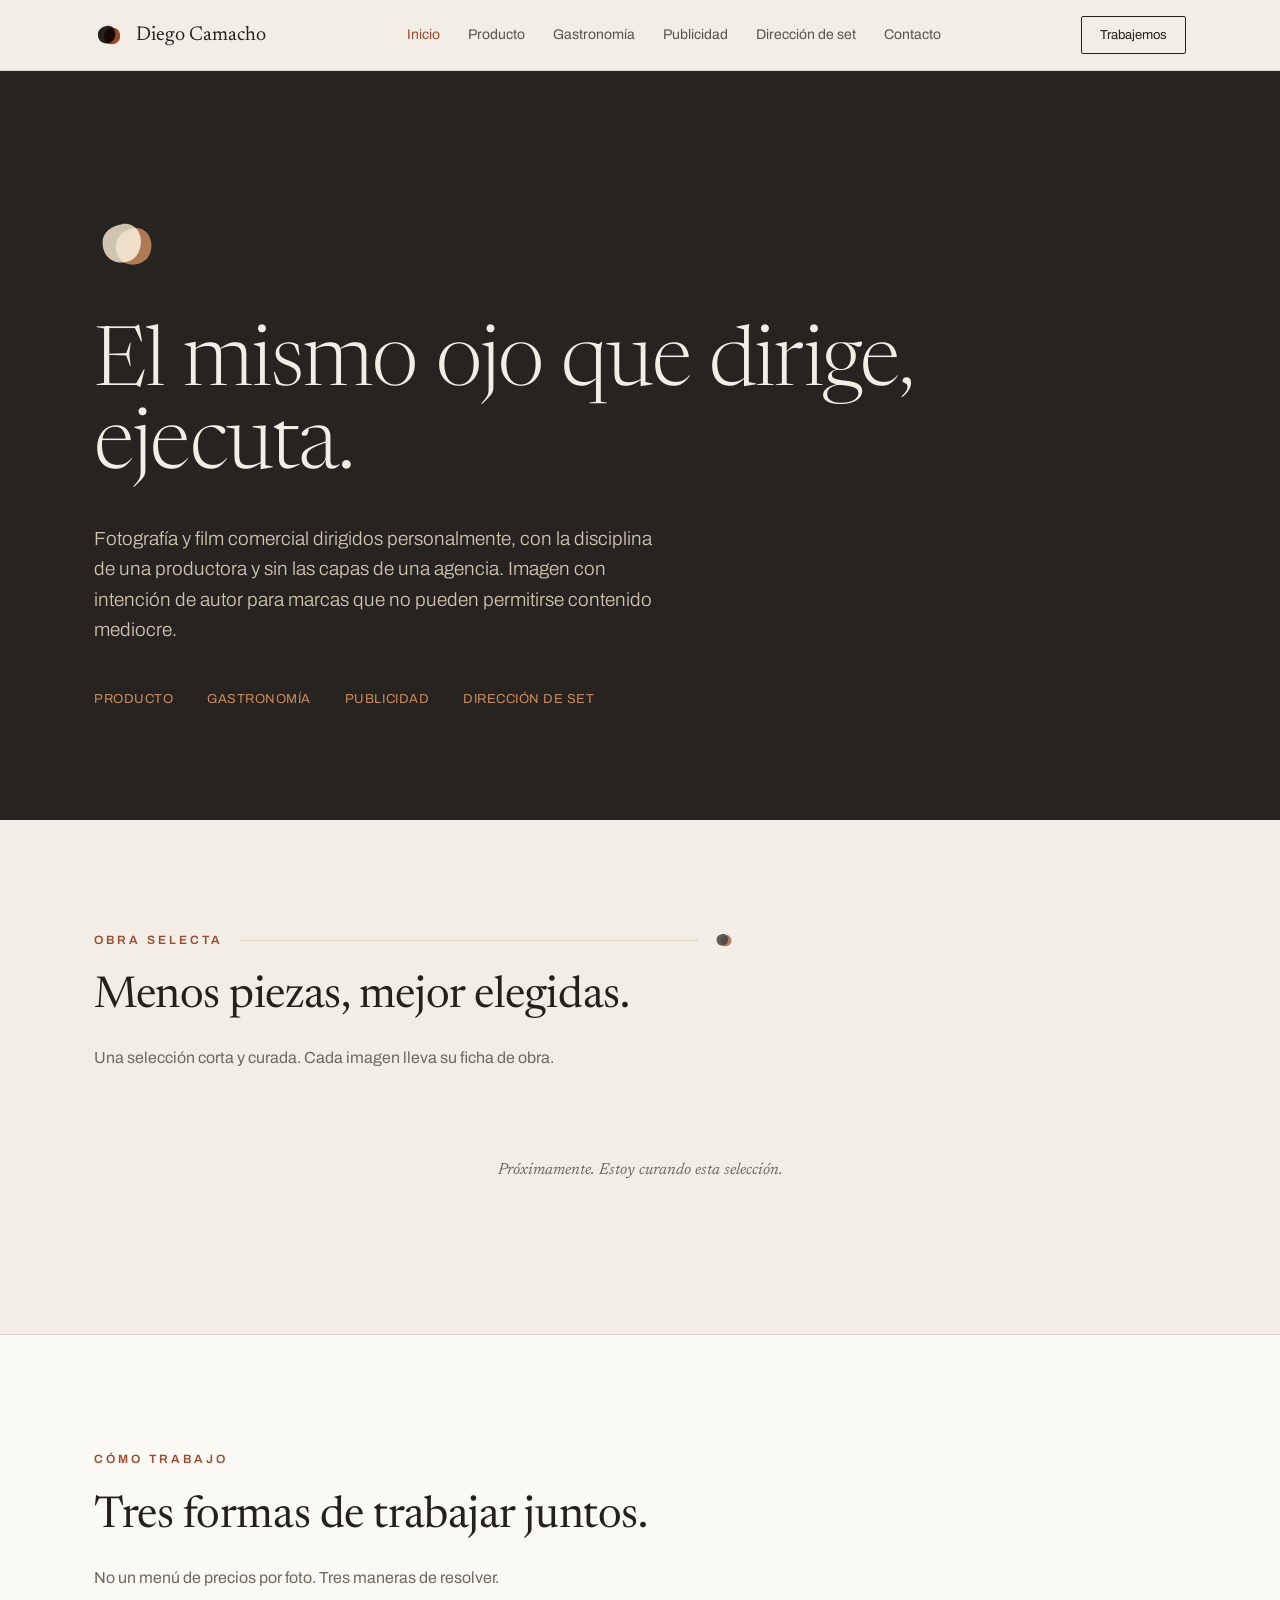
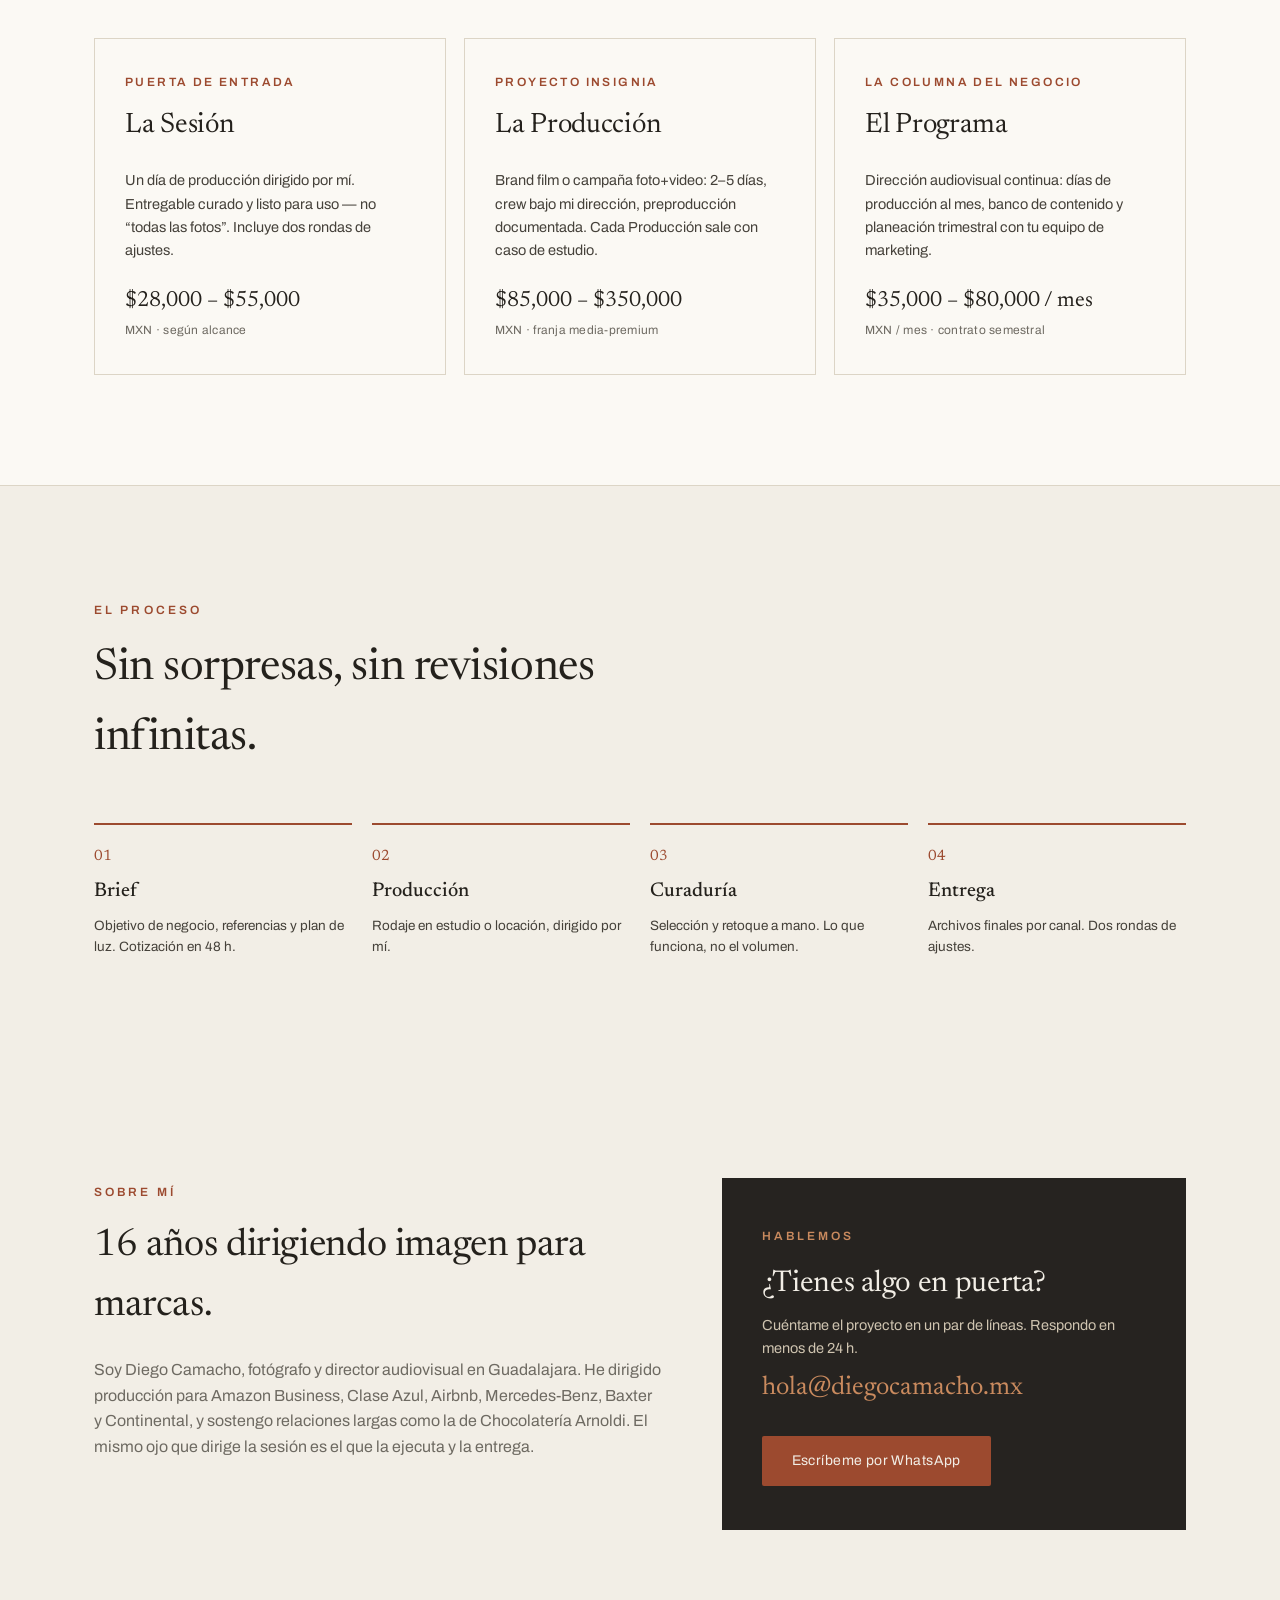
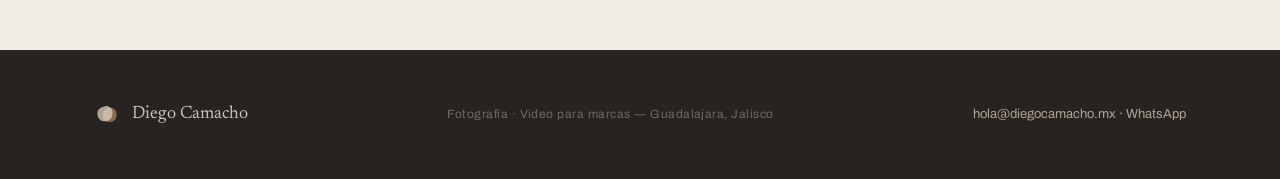
==== index.html @ 3be28b1e "Add files via upload" ====
<!DOCTYPE html><html lang="es"><head>
<meta charset="utf-8"><meta name="viewport" content="width=device-width,initial-scale=1">
<title>Diego Camacho — Fotografía y video para marcas</title><meta name="description" content="Firma audiovisual de autor con operación de productora. Fotografía comercial, gastronomía, producto y dirección de set en Guadalajara.">
<link rel="icon" href="assets/favicon.ico"><link rel="apple-touch-icon" href="assets/apple-touch-icon.png">
<link rel="preconnect" href="https://fonts.googleapis.com"><link rel="preconnect" href="https://fonts.gstatic.com" crossorigin><link href="https://fonts.googleapis.com/css2?family=Newsreader:ital,opsz,wght@0,6..72,300;0,6..72,400;0,6..72,500;1,6..72,400&family=Archivo:wght@400;500;600;700&display=swap" rel="stylesheet"><link rel="stylesheet" href="assets/style.css"><script defer src="assets/app.js"></script></head><body>
<nav class="top"><div class="wrap">
<a class="brand" href="index.html"><img src="assets/simbolo-principal.svg" alt=""> Diego Camacho</a>
<div class="links"><a href="index.html" class="active">Inicio</a><a href="producto.html" class="">Producto</a><a href="gastronomia.html" class="">Gastronomía</a><a href="publicidad.html" class="">Publicidad</a><a href="direccion.html" class="">Dirección de set</a><a href="index.html#contacto" class="">Contacto</a></div><a class="nav-cta" href="index.html#contacto">Trabajemos</a>
</div></nav>
<header class="hero"><div class="wrap">
  <img class="sym" src="assets/simbolo-oscuro.svg" alt="">
  <h1 data-site="heroTitle">El mismo ojo que dirige, ejecuta.</h1>
  <p class="lede" data-site="heroLede"></p>
  <div class="meta"><span>PRODUCTO</span><span>GASTRONOMÍA</span><span>PUBLICIDAD</span><span>DIRECCIÓN DE SET</span></div>
</div></header>
<section><div class="wrap">
  <div class="sec-head"><div class="line-sym"><span class="eyebrow">Obra selecta</span><hr><img src="assets/simbolo-principal.svg" alt=""></div>
  <h2>Menos piezas, mejor elegidas.</h2><p class="muted">Una selección corta y curada. Cada imagen lleva su ficha de obra.</p></div>
  <div class="grid" data-gallery="home"></div></div></section>
<section style="background:#FBF9F4;border-top:1px solid var(--lino);border-bottom:1px solid var(--lino)"><div class="wrap">
  <div class="sec-head"><span class="eyebrow">Cómo trabajo</span><h2>Tres formas de trabajar juntos.</h2><p class="muted">No un menú de precios por foto. Tres maneras de resolver.</p></div>
  <div class="ofertas" data-ofertas></div></div></section>
<section><div class="wrap">
  <div class="sec-head"><span class="eyebrow">El proceso</span><h2>Sin sorpresas, sin revisiones infinitas.</h2></div>
  <div class="proceso">
    <div class="step"><div class="num">01</div><h4>Brief</h4><p>Objetivo de negocio, referencias y plan de luz. Cotización en 48 h.</p></div>
    <div class="step"><div class="num">02</div><h4>Producción</h4><p>Rodaje en estudio o locación, dirigido por mí.</p></div>
    <div class="step"><div class="num">03</div><h4>Curaduría</h4><p>Selección y retoque a mano. Lo que funciona, no el volumen.</p></div>
    <div class="step"><div class="num">04</div><h4>Entrega</h4><p>Archivos finales por canal. Dos rondas de ajustes.</p></div>
  </div></div></section>
<section id="contacto" style="padding-bottom:clamp(80px,10vw,120px)"><div class="wrap"><div class="split">
  <div><span class="eyebrow">Sobre mí</span>
    <h2 style="font-size:clamp(26px,3.4vw,38px);margin:12px 0 20px">16 años dirigiendo imagen para marcas.</h2>
    <p class="muted" data-site="aboutText"></p></div>
  <div class="contact-card"><span class="eyebrow" style="color:var(--cobre)">Hablemos</span>
    <h2 style="font-size:30px;margin:12px 0 6px">¿Tienes algo en puerta?</h2>
    <p style="color:var(--hueso);font-size:14.5px">Cuéntame el proyecto en un par de líneas. Respondo en menos de 24 h.</p>
    <a class="big" data-site-mail="text" href="mailto:hola@diegocamacho.mx">hola@diegocamacho.mx</a><br>
    <a class="btn" data-site-wa href="#">Escríbeme por WhatsApp</a></div>
</div></div></section><footer><div class="wrap">
<a class="brand" href="index.html"><img src="assets/simbolo-oscuro.svg" alt=""> Diego Camacho</a>
<div class="tag">Fotografía · Video para marcas — Guadalajara, Jalisco</div>
<div><a data-site-mail="text" href="mailto:hola@diegocamacho.mx">hola@diegocamacho.mx</a> · <a data-site-wa href="#">WhatsApp</a></div>
</div></footer></body></html>
---- assets/style.css ----
:root{
  --tinta:#24211C; --papel:#F2EEE6; --lino:#DCD5C6; --barro:#9C4A2F;
  --nogal:#262320; --hueso:#CFC4B0; --cobre:#C98A5E; --gris:#6E6A62;
}
*{box-sizing:border-box;margin:0;padding:0}
html{scroll-behavior:smooth}
body{background:var(--papel);color:var(--tinta);font-family:Archivo,system-ui,sans-serif;font-weight:400;line-height:1.6;-webkit-font-smoothing:antialiased}
h1,h2,h3,.serif{font-family:Newsreader,Georgia,serif;font-weight:400;letter-spacing:-.01em}
em{color:var(--barro);font-style:italic}
a{color:inherit;text-decoration:none}
.wrap{max-width:1180px;margin:0 auto;padding:0 clamp(20px,4vw,44px)}
.eyebrow{font-size:12px;letter-spacing:.26em;text-transform:uppercase;color:var(--barro);font-weight:600}
.muted{color:var(--gris)}

/* NAV */
nav.top{position:sticky;top:0;z-index:50;background:rgba(242,238,230,.9);backdrop-filter:blur(8px);border-bottom:1px solid var(--lino)}
nav.top .wrap{display:flex;align-items:center;justify-content:space-between;height:70px}
nav.top .brand{display:flex;align-items:center;gap:12px;font-family:Newsreader,serif;font-size:20px}
nav.top .brand img{width:30px;height:30px}
nav.top .links{display:flex;gap:28px;font-size:14px}
nav.top .links a{color:var(--tinta);opacity:.75;transition:opacity .2s}
nav.top .links a:hover,nav.top .links a.active{opacity:1;color:var(--barro)}
.nav-cta{border:1px solid var(--tinta);padding:8px 18px;border-radius:2px;font-size:13px}
.nav-cta:hover{background:var(--tinta);color:var(--papel)}
@media(max-width:720px){nav.top .links{display:none}}

/* HERO */
.hero{background:var(--nogal);color:var(--hueso);padding:clamp(70px,12vw,140px) 0 clamp(60px,9vw,110px)}
.hero .sym{width:66px;height:66px;margin-bottom:40px}
.hero h1{color:var(--papel);font-size:clamp(40px,7vw,82px);font-weight:300;line-height:1.02}
.hero p.lede{color:var(--hueso);max-width:560px;margin-top:32px;font-size:clamp(16px,2vw,19px);font-weight:300}
.hero .meta{margin-top:44px;display:flex;gap:34px;flex-wrap:wrap;font-size:13px;letter-spacing:.04em;color:var(--cobre)}

/* SECTION */
section{padding:clamp(64px,9vw,110px) 0}
.sec-head{max-width:640px;margin-bottom:48px}
.sec-head h2{font-size:clamp(28px,4vw,44px);margin:12px 0}
.line-sym{display:flex;align-items:center;gap:16px;margin:0 0 8px}
.line-sym hr{flex:1;border:none;border-top:1px solid var(--lino)}
.line-sym img{width:20px;height:20px;opacity:.7}

/* OBRA GRID (placeholders) */
.grid{display:grid;grid-template-columns:repeat(auto-fill,minmax(min(340px,100%),1fr));gap:14px}
.slot{position:relative;aspect-ratio:4/5;background:var(--lino);overflow:hidden;display:flex;align-items:center;justify-content:center;border:1px solid #ccc4b4}
.slot.wide{aspect-ratio:16/10;grid-column:span 2}
@media(max-width:720px){.slot.wide{grid-column:span 1}}
.slot img{width:100%;height:100%;object-fit:cover;display:block}
.slot .ph{text-align:center;color:var(--gris);font-size:12px;padding:16px;line-height:1.5}
.slot .ph b{display:block;font-family:Newsreader,serif;font-size:16px;color:var(--tinta);margin-bottom:4px;font-style:italic}
.ficha{display:flex;justify-content:space-between;font-size:12px;color:var(--gris);margin-top:8px;letter-spacing:.02em}
.ficha .n{color:var(--barro)}

/* OFERTAS */
.ofertas{display:grid;grid-template-columns:repeat(auto-fit,minmax(min(300px,100%),1fr));gap:18px}
.oferta{border:1px solid var(--lino);background:#FBF9F4;padding:34px 30px;display:flex;flex-direction:column}
.oferta .k{font-size:12px;letter-spacing:.2em;text-transform:uppercase;color:var(--barro);font-weight:600}
.oferta h3{font-size:28px;margin:10px 0 4px}
.oferta .role{font-size:13px;color:var(--gris);margin-bottom:18px}
.oferta p{font-size:14.5px;color:#45413A;flex:1}
.oferta .price{margin-top:22px;font-family:Newsreader,serif;font-size:22px;color:var(--tinta)}
.oferta .price small{display:block;font-family:Archivo;font-size:12px;color:var(--gris);letter-spacing:.02em;margin-top:2px}

/* PROCESO */
.proceso{display:grid;grid-template-columns:repeat(auto-fit,minmax(min(220px,100%),1fr));gap:20px;counter-reset:step}
.step{padding-top:20px;border-top:2px solid var(--barro)}
.step .num{font-family:Newsreader,serif;font-size:15px;color:var(--barro)}
.step h4{font-family:Newsreader,serif;font-size:20px;margin:6px 0 8px;font-weight:500}
.step p{font-size:13.5px;color:#45413A}

/* SOBRE / CONTACTO */
.split{display:grid;grid-template-columns:1.1fr .9fr;gap:60px;align-items:start}
@media(max-width:820px){.split{grid-template-columns:1fr;gap:36px}}
.contact-card{background:var(--nogal);color:var(--hueso);padding:44px 40px}
.contact-card h2{color:var(--papel)}
.contact-card a.big{display:inline-block;margin-top:8px;font-family:Newsreader,serif;font-size:26px;color:var(--cobre)}
.btn{display:inline-block;margin-top:26px;background:var(--barro);color:var(--papel);padding:14px 30px;font-size:14px;letter-spacing:.03em;border-radius:2px}
.btn:hover{background:#88402a}

/* FOOTER */
footer{background:var(--nogal);color:var(--hueso);padding:50px 0;font-size:13px}
footer .wrap{display:flex;justify-content:space-between;flex-wrap:wrap;gap:20px;align-items:center}
footer .brand{display:flex;align-items:center;gap:12px;font-family:Newsreader,serif;font-size:18px;color:var(--papel)}
footer .brand img{width:26px;height:26px}
footer a{color:var(--hueso);opacity:.8}
footer a:hover{opacity:1;color:var(--cobre)}
.tag{font-size:12px;color:var(--gris);letter-spacing:.04em}
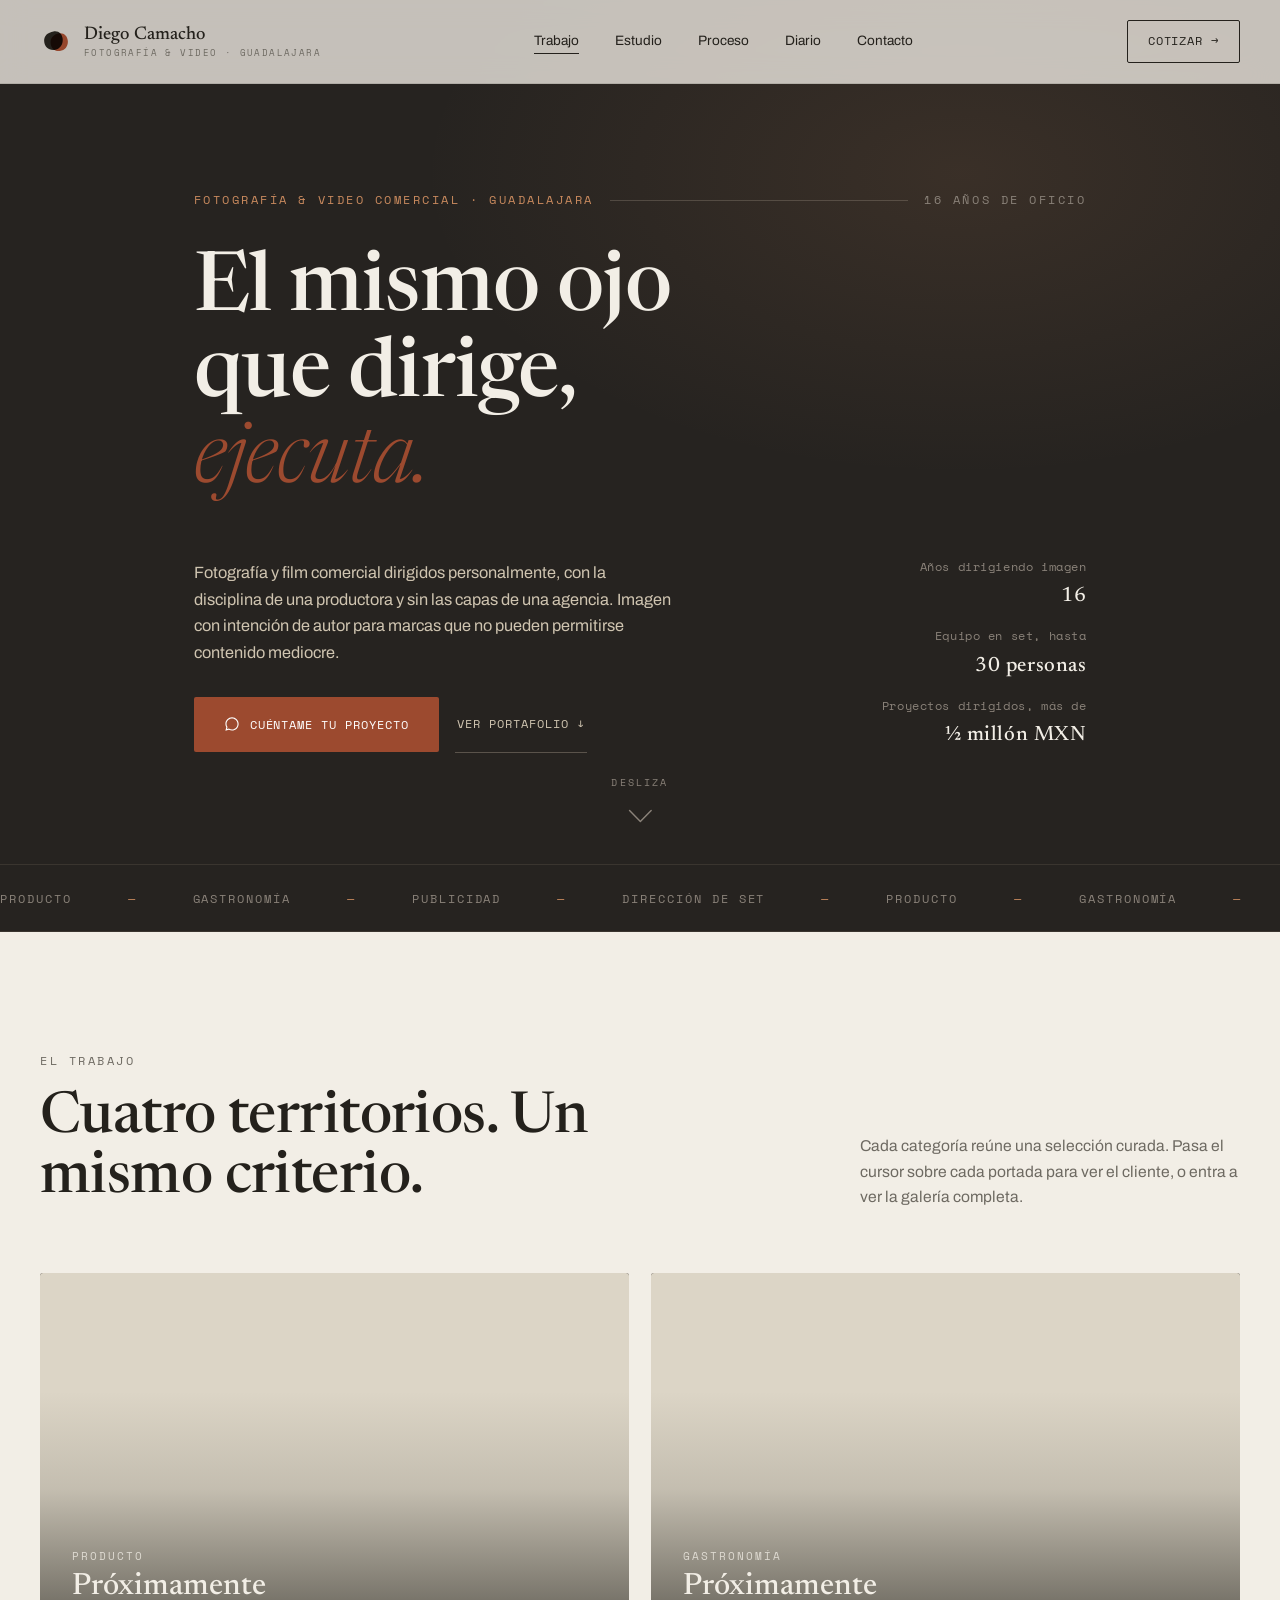
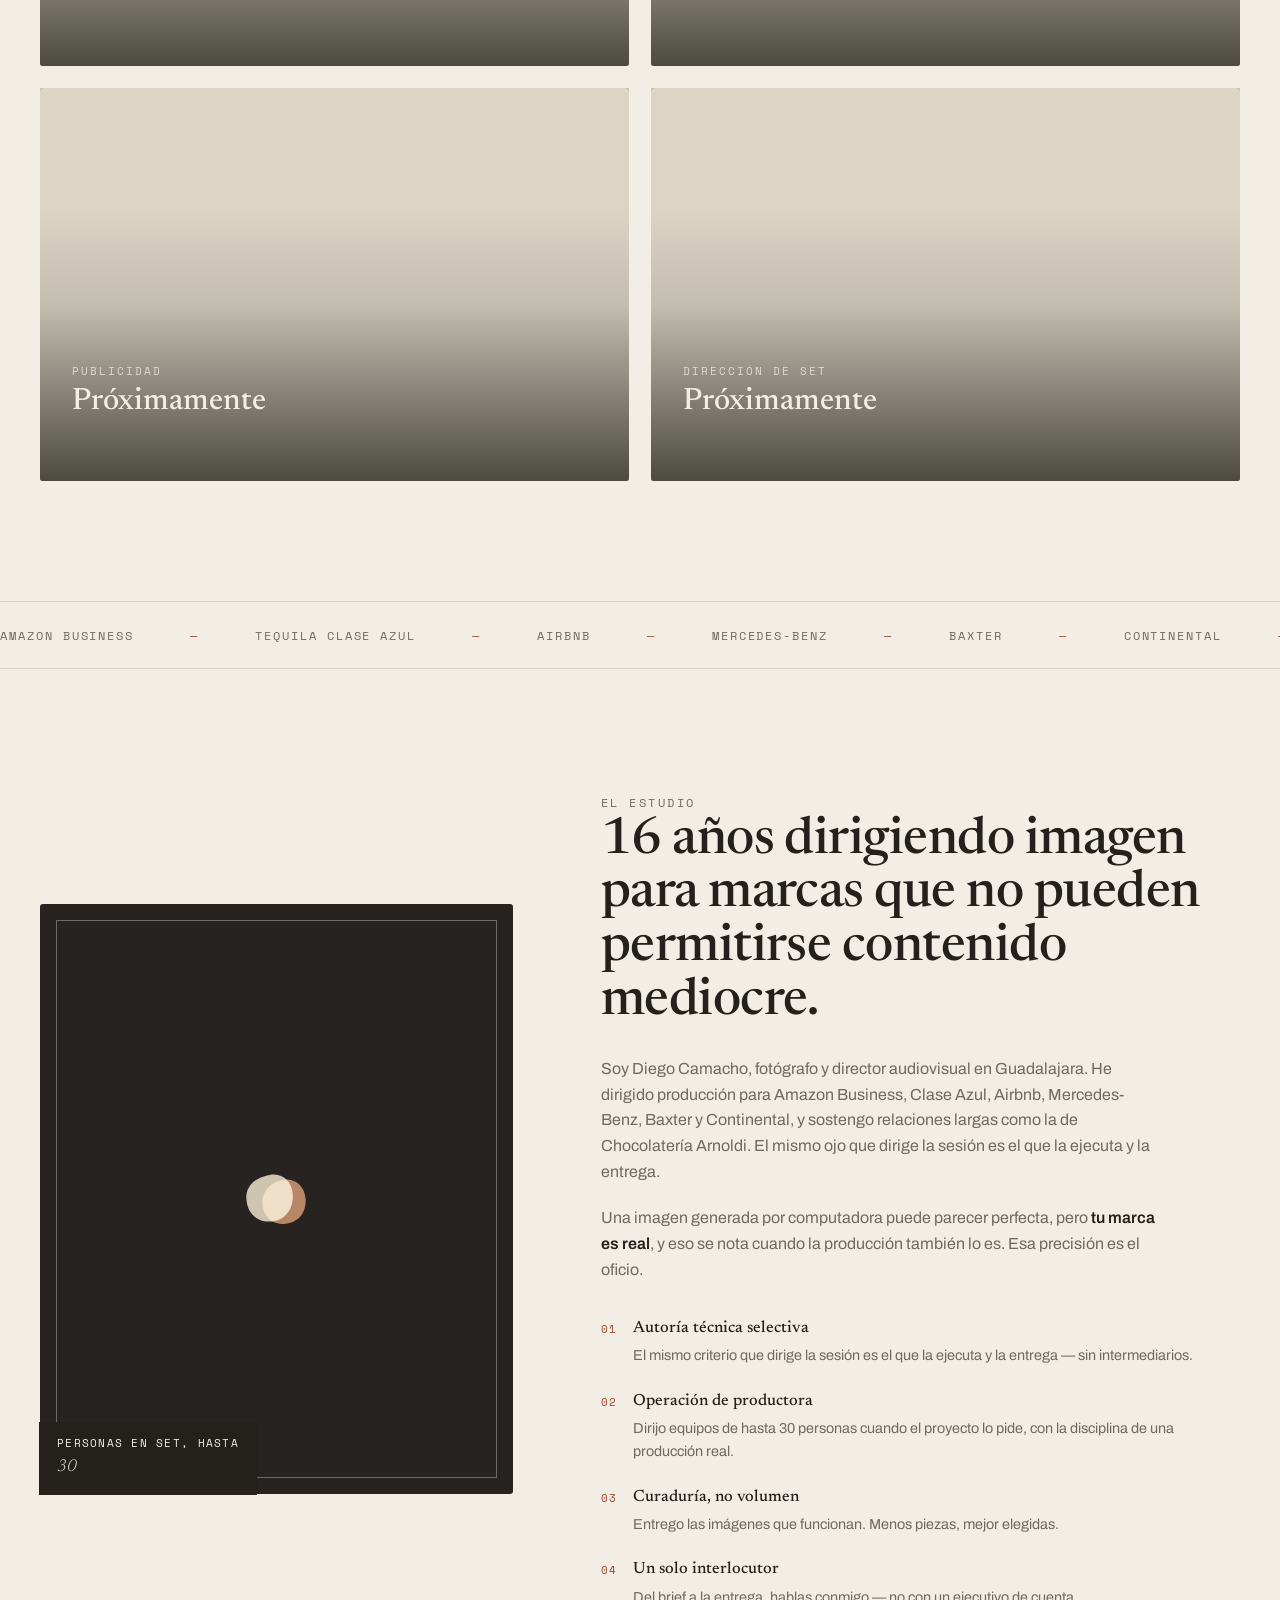
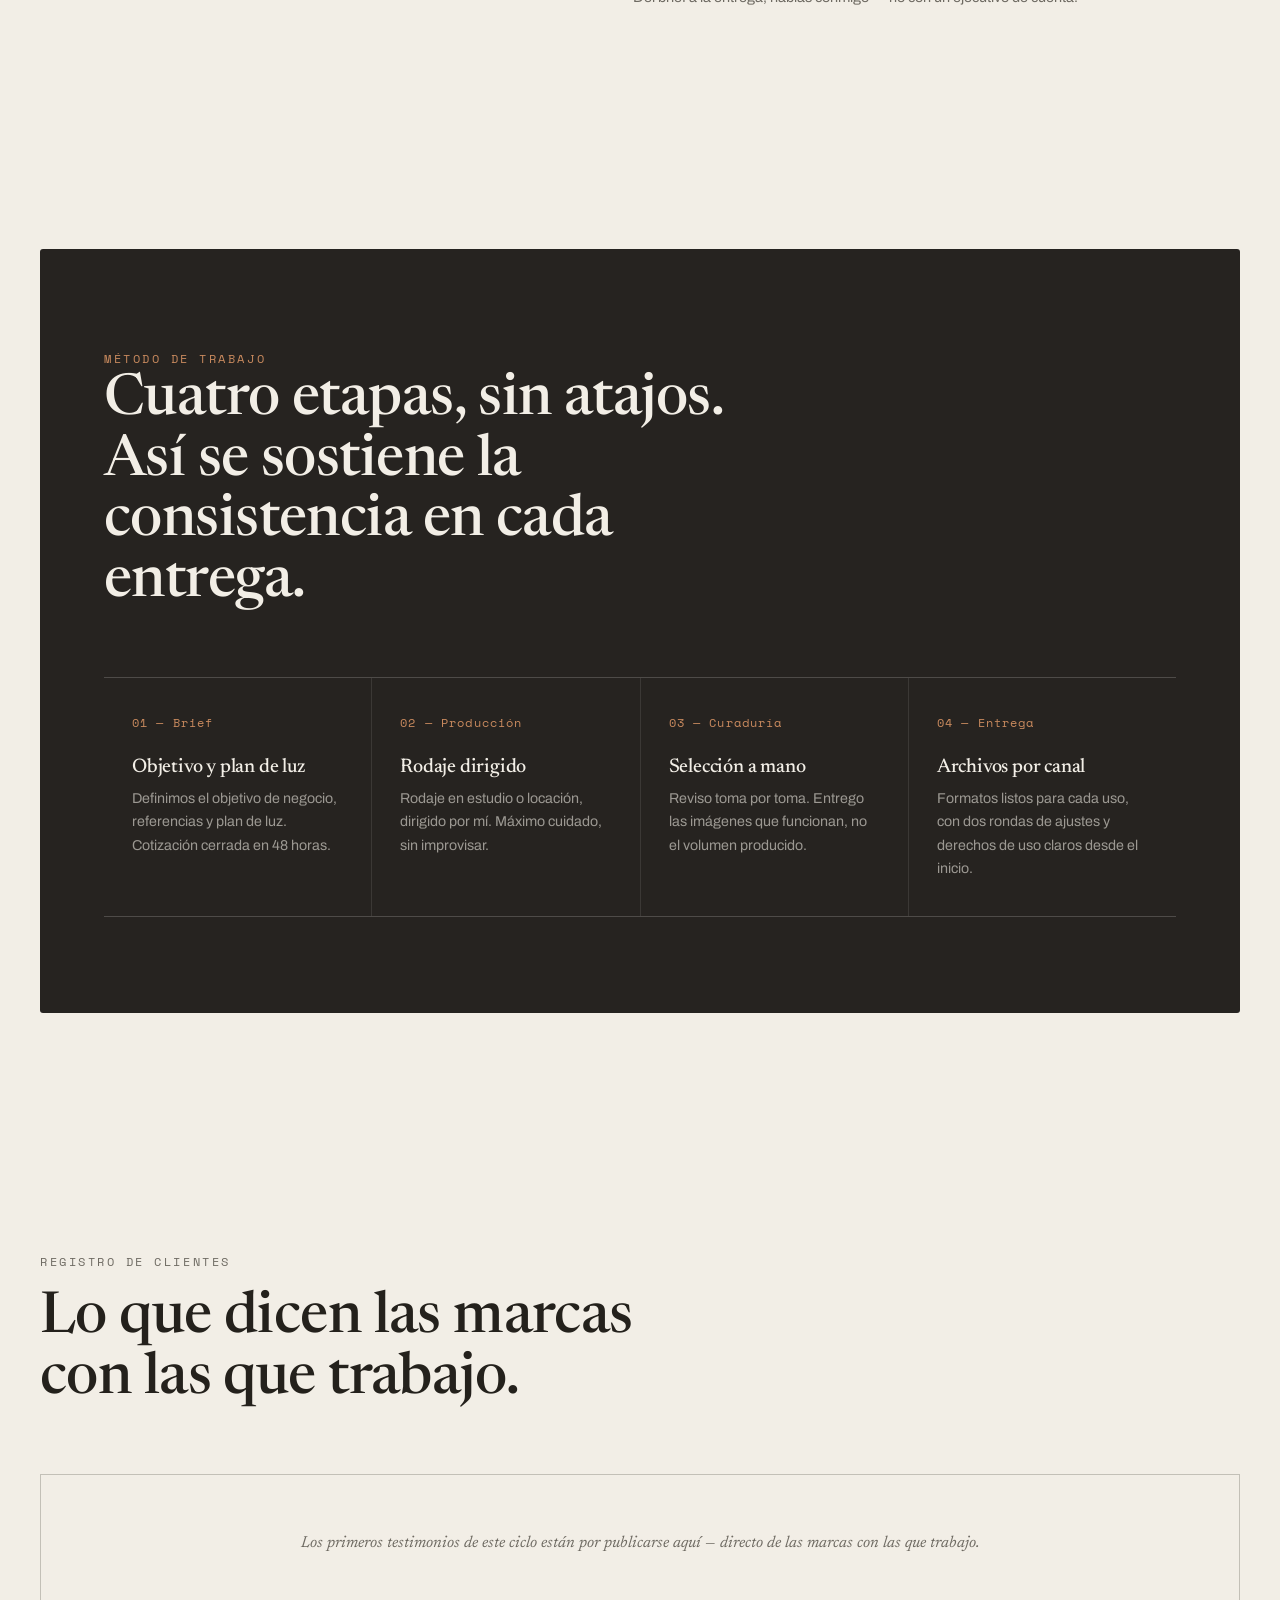
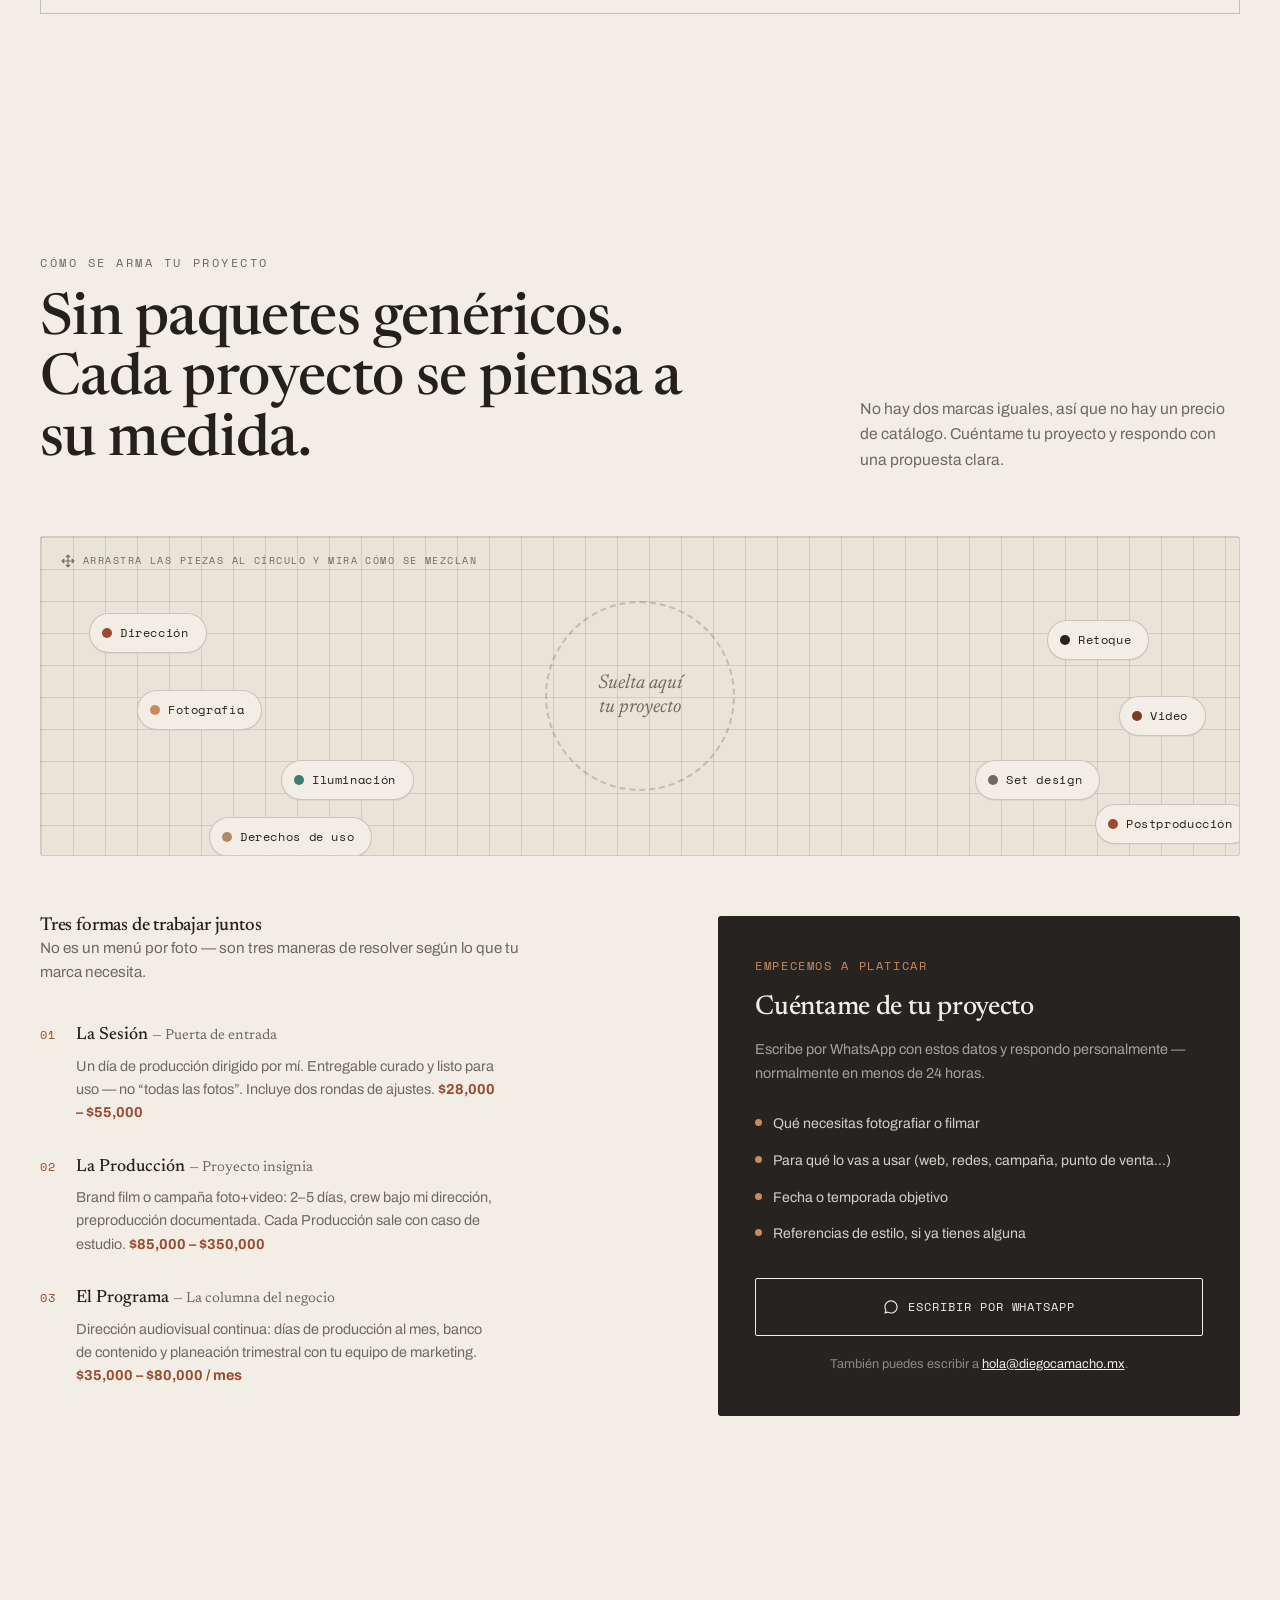
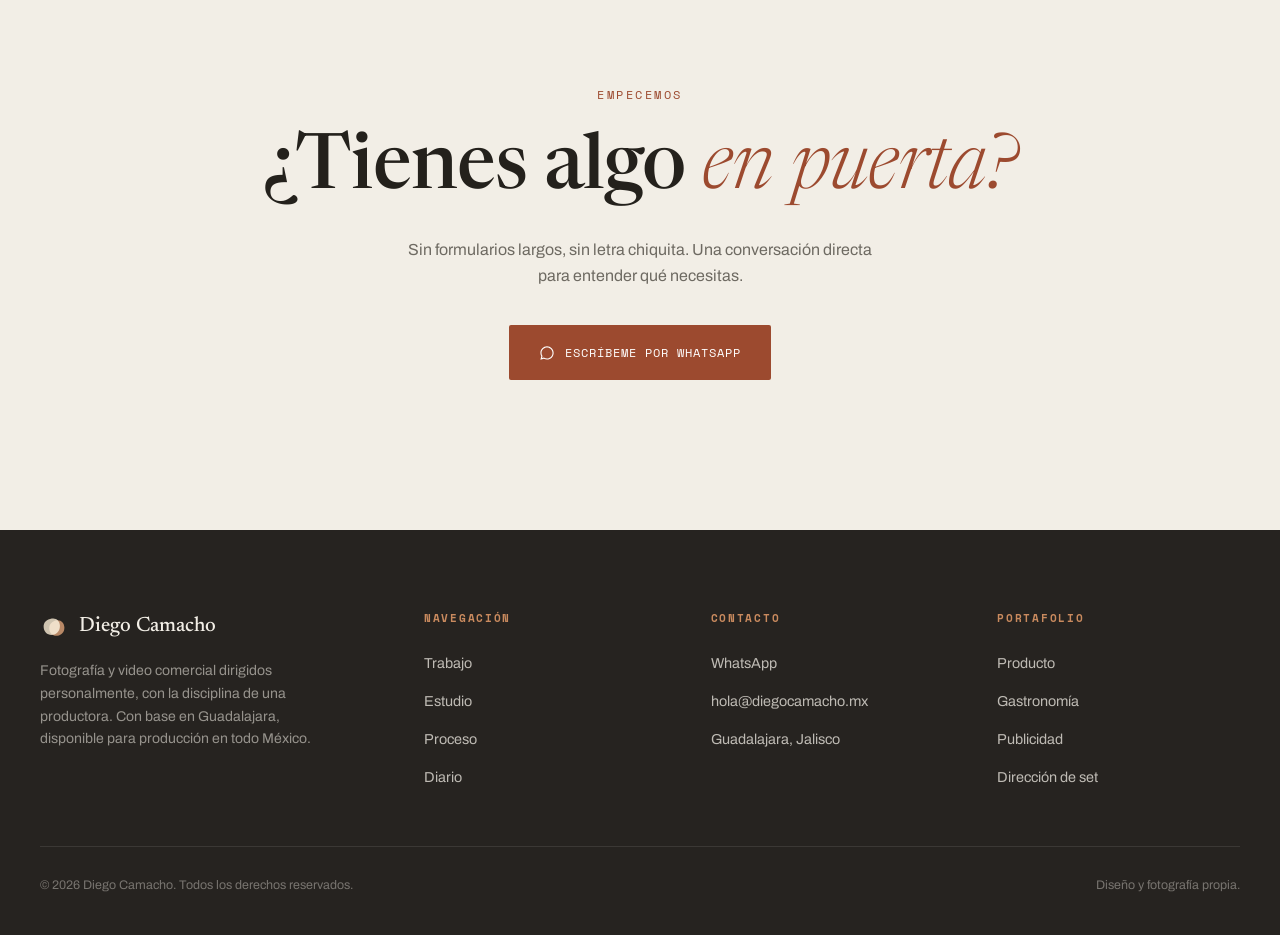
==== commit e21ddc3a: "Add files via upload" ====
--- a/index.html
+++ b/index.html
@@ -1,44 +1,270 @@
-<!DOCTYPE html><html lang="es"><head>
-<meta charset="utf-8"><meta name="viewport" content="width=device-width,initial-scale=1">
-<title>Diego Camacho — Fotografía y video para marcas</title><meta name="description" content="Firma audiovisual de autor con operación de productora. Fotografía comercial, gastronomía, producto y dirección de set en Guadalajara.">
-<link rel="icon" href="assets/favicon.ico"><link rel="apple-touch-icon" href="assets/apple-touch-icon.png">
-<link rel="preconnect" href="https://fonts.googleapis.com"><link rel="preconnect" href="https://fonts.gstatic.com" crossorigin><link href="https://fonts.googleapis.com/css2?family=Newsreader:ital,opsz,wght@0,6..72,300;0,6..72,400;0,6..72,500;1,6..72,400&family=Archivo:wght@400;500;600;700&display=swap" rel="stylesheet"><link rel="stylesheet" href="assets/style.css"><script defer src="assets/app.js"></script></head><body>
-<nav class="top"><div class="wrap">
-<a class="brand" href="index.html"><img src="assets/simbolo-principal.svg" alt=""> Diego Camacho</a>
-<div class="links"><a href="index.html" class="active">Inicio</a><a href="producto.html" class="">Producto</a><a href="gastronomia.html" class="">Gastronomía</a><a href="publicidad.html" class="">Publicidad</a><a href="direccion.html" class="">Dirección de set</a><a href="index.html#contacto" class="">Contacto</a></div><a class="nav-cta" href="index.html#contacto">Trabajemos</a>
-</div></nav>
-<header class="hero"><div class="wrap">
-  <img class="sym" src="assets/simbolo-oscuro.svg" alt="">
-  <h1 data-site="heroTitle">El mismo ojo que dirige, ejecuta.</h1>
-  <p class="lede" data-site="heroLede"></p>
-  <div class="meta"><span>PRODUCTO</span><span>GASTRONOMÍA</span><span>PUBLICIDAD</span><span>DIRECCIÓN DE SET</span></div>
-</div></header>
-<section><div class="wrap">
-  <div class="sec-head"><div class="line-sym"><span class="eyebrow">Obra selecta</span><hr><img src="assets/simbolo-principal.svg" alt=""></div>
-  <h2>Menos piezas, mejor elegidas.</h2><p class="muted">Una selección corta y curada. Cada imagen lleva su ficha de obra.</p></div>
-  <div class="grid" data-gallery="home"></div></div></section>
-<section style="background:#FBF9F4;border-top:1px solid var(--lino);border-bottom:1px solid var(--lino)"><div class="wrap">
-  <div class="sec-head"><span class="eyebrow">Cómo trabajo</span><h2>Tres formas de trabajar juntos.</h2><p class="muted">No un menú de precios por foto. Tres maneras de resolver.</p></div>
-  <div class="ofertas" data-ofertas></div></div></section>
-<section><div class="wrap">
-  <div class="sec-head"><span class="eyebrow">El proceso</span><h2>Sin sorpresas, sin revisiones infinitas.</h2></div>
-  <div class="proceso">
-    <div class="step"><div class="num">01</div><h4>Brief</h4><p>Objetivo de negocio, referencias y plan de luz. Cotización en 48 h.</p></div>
-    <div class="step"><div class="num">02</div><h4>Producción</h4><p>Rodaje en estudio o locación, dirigido por mí.</p></div>
-    <div class="step"><div class="num">03</div><h4>Curaduría</h4><p>Selección y retoque a mano. Lo que funciona, no el volumen.</p></div>
-    <div class="step"><div class="num">04</div><h4>Entrega</h4><p>Archivos finales por canal. Dos rondas de ajustes.</p></div>
-  </div></div></section>
-<section id="contacto" style="padding-bottom:clamp(80px,10vw,120px)"><div class="wrap"><div class="split">
-  <div><span class="eyebrow">Sobre mí</span>
-    <h2 style="font-size:clamp(26px,3.4vw,38px);margin:12px 0 20px">16 años dirigiendo imagen para marcas.</h2>
-    <p class="muted" data-site="aboutText"></p></div>
-  <div class="contact-card"><span class="eyebrow" style="color:var(--cobre)">Hablemos</span>
-    <h2 style="font-size:30px;margin:12px 0 6px">¿Tienes algo en puerta?</h2>
-    <p style="color:var(--hueso);font-size:14.5px">Cuéntame el proyecto en un par de líneas. Respondo en menos de 24 h.</p>
-    <a class="big" data-site-mail="text" href="mailto:hola@diegocamacho.mx">hola@diegocamacho.mx</a><br>
-    <a class="btn" data-site-wa href="#">Escríbeme por WhatsApp</a></div>
-</div></div></section><footer><div class="wrap">
-<a class="brand" href="index.html"><img src="assets/simbolo-oscuro.svg" alt=""> Diego Camacho</a>
-<div class="tag">Fotografía · Video para marcas — Guadalajara, Jalisco</div>
-<div><a data-site-mail="text" href="mailto:hola@diegocamacho.mx">hola@diegocamacho.mx</a> · <a data-site-wa href="#">WhatsApp</a></div>
-</div></footer></body></html>+<!DOCTYPE html>
+<html lang="es">
+<head>
+<meta charset="UTF-8">
+<meta name="viewport" content="width=device-width, initial-scale=1.0">
+
+<title>Diego Camacho — Fotografía y Video Comercial en Guadalajara</title>
+<meta name="description" content="Fotografía y video comercial dirigidos personalmente por Diego Camacho en Guadalajara: producto, gastronomía, publicidad y dirección de set. 16 años de oficio.">
+<link rel="canonical" href="https://www.diegocamacho.mx/">
+<link rel="icon" href="assets/favicon.ico">
+<link rel="apple-touch-icon" href="assets/apple-touch-icon.png">
+
+<meta property="og:type" content="website">
+<meta property="og:url" content="https://www.diegocamacho.mx/">
+<meta property="og:title" content="Diego Camacho — Fotografía y Video Comercial en Guadalajara">
+<meta property="og:description" content="Fotografía y video comercial dirigidos personalmente por Diego Camacho en Guadalajara: producto, gastronomía, publicidad y dirección de set. 16 años de oficio.">
+<meta property="og:locale" content="es_MX">
+<meta name="twitter:card" content="summary_large_image">
+<meta name="twitter:title" content="Diego Camacho — Fotografía y Video Comercial en Guadalajara">
+<meta name="twitter:description" content="Fotografía y video comercial dirigidos personalmente por Diego Camacho en Guadalajara: producto, gastronomía, publicidad y dirección de set. 16 años de oficio.">
+
+<script type="application/ld+json">
+{
+  "@context": "https://schema.org",
+  "@type": "Person",
+  "@id": "https://www.diegocamacho.mx/#persona",
+  "name": "Diego Camacho",
+  "jobTitle": "Fotógrafo y director audiovisual comercial",
+  "description": "Firma audiovisual de autor con operación de productora. Fotografía y video comercial en Guadalajara, con 16 años de experiencia dirigiendo imagen para marcas.",
+  "url": "https://www.diegocamacho.mx/",
+  "address": { "@type": "PostalAddress", "addressLocality": "Guadalajara", "addressRegion": "Jalisco", "addressCountry": "MX" },
+  "knowsAbout": ["Fotografía de producto", "Fotografía gastronómica", "Fotografía publicitaria", "Dirección de set", "Producción audiovisual"],
+  "makesOffer": {
+    "@type": "Offer",
+    "priceSpecification": { "@type": "PriceSpecification", "price": "Cotización por proyecto" },
+    "itemOffered": { "@type": "Service", "name": "Fotografía y video comercial", "description": "Producción fotográfica y audiovisual dirigida personalmente para marcas: producto, gastronomía, publicidad y dirección de set." }
+  }
+}
+</script>
+
+<link rel="preconnect" href="https://fonts.googleapis.com">
+<link rel="preconnect" href="https://fonts.gstatic.com" crossorigin>
+<link href="https://fonts.googleapis.com/css2?family=Newsreader:ital,opsz,wght@0,6..72,300;0,6..72,400;0,6..72,500;0,6..72,600;1,6..72,300;1,6..72,400&family=Archivo:wght@400;500;600;700&family=Space+Mono:wght@400;700&display=swap" rel="stylesheet">
+<link rel="stylesheet" href="assets/style.css">
+<script defer src="assets/app.js"></script>
+</head>
+<body>
+
+<div class="preloader" id="preloader">
+  <div class="preloader-mark"><svg viewBox="0 0 100 100" xmlns="http://www.w3.org/2000/svg"><path d="M42,20 C58,17 70,28 71,44 C72,61 63,76 45,78 C27,80 14,68 13,50 C12,33 25,23 42,20 Z" fill="#24211C"/><path d="M60,26 C75,24 86,35 87,50 C88,66 79,79 62,81 C46,83 34,72 33,56 C32,41 44,28 60,26 Z" fill="#9C4A2F" style="mix-blend-mode:multiply"/></svg><span>Diego Camacho</span></div>
+  <div class="preloader-rule"></div>
+</div>
+<header id="header">
+  <nav class="nav">
+    <a href="index.html" class="logo" aria-label="Diego Camacho — inicio">
+      <span class="logo-mark"><svg viewBox="0 0 100 100" xmlns="http://www.w3.org/2000/svg"><path d="M42,20 C58,17 70,28 71,44 C72,61 63,76 45,78 C27,80 14,68 13,50 C12,33 25,23 42,20 Z" fill="#24211C"/><path d="M60,26 C75,24 86,35 87,50 C88,66 79,79 62,81 C46,83 34,72 33,56 C32,41 44,28 60,26 Z" fill="#9C4A2F" style="mix-blend-mode:multiply"/></svg></span>
+      <span class="logo-text">Diego Camacho<span class="logo-sub">Fotografía &amp; Video · Guadalajara</span></span>
+    </a>
+    <ul class="nav-links"><li><a href="index.html#trabajo" class="active">Trabajo</a></li><li><a href="index.html#sobre-mi">Estudio</a></li><li><a href="index.html#proceso">Proceso</a></li><li><a href="diario.html">Diario</a></li><li><a href="index.html#contacto">Contacto</a></li></ul>
+    <a class="nav-cta" data-site-wa data-wa-msg="Hola, vi tu portafolio y quiero platicar sobre un proyecto." href="#" target="_blank">Cotizar →</a>
+  </nav>
+</header>
+<main>
+
+  <section class="hero" id="hero">
+    <div class="wrap">
+      <div class="hero-eyebrow-row">
+        <span class="eyebrow">Fotografía &amp; video comercial · Guadalajara</span>
+        <div class="rule"></div>
+        <span class="eyebrow muted">16 años de oficio</span>
+      </div>
+      <h1>
+        <span class="line"><span>El mismo ojo</span></span>
+        <span class="line"><span>que dirige,</span></span>
+        <span class="line"><span><em>ejecuta.</em></span></span>
+      </h1>
+      <div class="hero-bottom">
+        <div>
+          <p data-site="heroLede">Fotografía y film comercial dirigidos personalmente, con la disciplina de una productora y sin las capas de una agencia.</p>
+          <div class="hero-actions">
+            <a class="btn-primary" data-site-wa data-wa-msg="Hola, quiero platicar sobre un proyecto de fotografía o video." href="#" target="_blank"><svg width="16" height="16" viewBox="0 0 24 24" fill="currentColor"><path d="M12.04 2c-5.46 0-9.91 4.45-9.91 9.91 0 1.75.46 3.45 1.32 4.95L2.05 22l5.25-1.38c1.45.79 3.08 1.21 4.74 1.21 5.46 0 9.91-4.45 9.91-9.91S17.5 2 12.04 2zm0 18.15c-1.48 0-2.93-.4-4.2-1.15l-.3-.18-3.12.82.83-3.04-.2-.31a8.21 8.21 0 01-1.26-4.38c0-4.54 3.7-8.24 8.25-8.24 4.54 0 8.24 3.7 8.24 8.24 0 4.55-3.7 8.24-8.24 8.24z"/></svg>Cuéntame tu proyecto</a>
+            <a class="btn-secondary" href="#trabajo">Ver portafolio ↓</a>
+          </div>
+        </div>
+        <div class="hero-meta">
+          <div>Años dirigiendo imagen<span>16</span></div>
+          <div>Equipo en set, hasta<span>30 personas</span></div>
+          <div>Proyectos dirigidos, más de<span>½ millón MXN</span></div>
+        </div>
+      </div>
+    </div>
+    <a href="#trabajo" class="scroll-cue" aria-label="Desliza hacia abajo">
+      <span class="scroll-cue-text">Desliza</span>
+      <svg class="scroll-cue-arrow" width="26" height="36" viewBox="0 0 28 40" fill="none" aria-hidden="true"><path d="M2 14 L14 26 L26 14" stroke="currentColor" stroke-width="1.6" stroke-linecap="round" stroke-linejoin="round"/></svg>
+    </a>
+  </section>
+
+  <div class="marquee dark"><div class="marquee-track">
+    <span>Producto</span><span>Gastronomía</span><span>Publicidad</span><span>Dirección de set</span>
+    <span>Producto</span><span>Gastronomía</span><span>Publicidad</span><span>Dirección de set</span>
+  </div></div>
+
+  <section id="trabajo">
+    <div class="wrap">
+      <div class="section-head reveal">
+        <div><span class="eyebrow muted">El trabajo</span><h2>Cuatro territorios. Un mismo criterio.</h2></div>
+        <p>Cada categoría reúne una selección curada. Pasa el cursor sobre cada portada para ver el cliente, o entra a ver la galería completa.</p>
+      </div>
+      <div class="covers" data-covers></div>
+
+      <div class="featured">
+        <div class="featured-head">
+          <span class="eyebrow muted">Obra selecta</span>
+          <p>Un vistazo rápido a piezas de distintas categorías. Desliza para ver más, o entra a cada galería.</p>
+        </div>
+        <div class="featured-strip" data-featured-strip></div>
+        <div class="featured-foot">
+          <span class="featured-hint">← Desliza para ver más →</span>
+          <a class="featured-all" href="producto.html">Ver todo el portafolio <span class="arrow">→</span></a>
+        </div>
+      </div>
+    </div>
+  </section>
+
+  <div class="marquee"><div class="marquee-track">
+    <span>Amazon Business</span><span>Tequila Clase Azul</span><span>Airbnb</span><span>Mercedes-Benz</span><span>Baxter</span><span>Continental</span><span>Chocolatería Arnoldi</span><span>Amazon Business</span><span>Tequila Clase Azul</span><span>Airbnb</span><span>Mercedes-Benz</span><span>Baxter</span><span>Continental</span><span>Chocolatería Arnoldi</span>
+  </div></div>
+
+  <section id="sobre-mi">
+    <div class="wrap">
+      <div class="about">
+        <div class="about-visual reveal-img">
+          <div style="width:100%;aspect-ratio:4/5;background:var(--nogal);border-radius:3px;display:flex;align-items:center;justify-content:center"><svg viewBox="0 0 100 100" style="width:80px;height:80px" xmlns="http://www.w3.org/2000/svg"><path d="M42,20 C58,17 70,28 71,44 C72,61 63,76 45,78 C27,80 14,68 13,50 C12,33 25,23 42,20 Z" fill="#CFC4B0"/><path d="M60,26 C75,24 86,35 87,50 C88,66 79,79 62,81 C46,83 34,72 33,56 C32,41 44,28 60,26 Z" fill="#C98A5E" opacity="0.85" style="mix-blend-mode:screen"/></svg></div>
+          <div class="about-frame"></div>
+          <div class="about-tag">Personas en set, hasta<strong>30</strong></div>
+        </div>
+        <div class="about-text reveal">
+          <span class="eyebrow muted">El estudio</span>
+          <h2>16 años dirigiendo imagen para marcas que no pueden permitirse contenido mediocre.</h2>
+          <p data-site="aboutText">Soy Diego Camacho, fotógrafo y director audiovisual en Guadalajara.</p>
+          <p>Una imagen generada por computadora puede parecer perfecta, pero <strong>tu marca es real</strong>, y eso se nota cuando la producción también lo es. Esa precisión es el oficio.</p>
+          <ul class="about-list">
+            <li><span class="li-num">01</span><div><h4>Autoría técnica selectiva</h4><p>El mismo criterio que dirige la sesión es el que la ejecuta y la entrega — sin intermediarios.</p></div></li>
+            <li><span class="li-num">02</span><div><h4>Operación de productora</h4><p>Dirijo equipos de hasta 30 personas cuando el proyecto lo pide, con la disciplina de una producción real.</p></div></li>
+            <li><span class="li-num">03</span><div><h4>Curaduría, no volumen</h4><p>Entrego las imágenes que funcionan. Menos piezas, mejor elegidas.</p></div></li>
+            <li><span class="li-num">04</span><div><h4>Un solo interlocutor</h4><p>Del brief a la entrega, hablas conmigo — no con un ejecutivo de cuenta.</p></div></li>
+          </ul>
+        </div>
+      </div>
+    </div>
+  </section>
+
+  <section id="proceso">
+    <div class="wrap">
+      <div class="process reveal">
+        <div class="process-inner">
+          <span class="eyebrow">Método de trabajo</span>
+          <h2>Cuatro etapas, sin atajos. Así se sostiene la consistencia en cada entrega.</h2>
+          <div class="process-steps">
+            <div class="process-step"><span class="num">01 — Brief</span><h3>Objetivo y plan de luz</h3><p>Definimos el objetivo de negocio, referencias y plan de luz. Cotización cerrada en 48 horas.</p></div>
+            <div class="process-step"><span class="num">02 — Producción</span><h3>Rodaje dirigido</h3><p>Rodaje en estudio o locación, dirigido por mí. Máximo cuidado, sin improvisar.</p></div>
+            <div class="process-step"><span class="num">03 — Curaduría</span><h3>Selección a mano</h3><p>Reviso toma por toma. Entrego las imágenes que funcionan, no el volumen producido.</p></div>
+            <div class="process-step"><span class="num">04 — Entrega</span><h3>Archivos por canal</h3><p>Formatos listos para cada uso, con dos rondas de ajustes y derechos de uso claros desde el inicio.</p></div>
+          </div>
+        </div>
+      </div>
+    </div>
+  </section>
+
+  <section id="testimonios">
+    <div class="wrap">
+      <div class="section-head reveal">
+        <div><span class="eyebrow muted">Registro de clientes</span><h2>Lo que dicen las marcas con las que trabajo.</h2></div>
+      </div>
+      <div class="testimonials-grid" data-testimonios></div>
+    </div>
+  </section>
+
+  <section id="cotizacion">
+    <div class="wrap">
+      <div class="section-head reveal">
+        <div><span class="eyebrow muted">Cómo se arma tu proyecto</span><h2>Sin paquetes genéricos. Cada proyecto se piensa a su medida.</h2></div>
+        <p>No hay dos marcas iguales, así que no hay un precio de catálogo. Cuéntame tu proyecto y respondo con una propuesta clara.</p>
+      </div>
+
+      <div class="build-field" id="buildField">
+        <div class="build-hint"><svg viewBox="0 0 24 24" fill="none" stroke="currentColor" stroke-width="2" stroke-linecap="round" stroke-linejoin="round"><path d="M5 9l-3 3 3 3M9 5l3-3 3 3M15 19l-3 3-3-3M19 9l3 3-3 3M2 12h20M12 2v20"/></svg>Arrastra las piezas al círculo y mira cómo se mezclan</div>
+        <div class="build-zone" id="buildZone"><span>Suelta aquí<br>tu proyecto</span></div>
+        <div class="build-count" id="buildCount"></div>
+        <span class="chip" data-color="#9C4A2F" style="--c:#9C4A2F; --d:0s;   --x:4%;  --y:24%;">Dirección</span>
+        <span class="chip" data-color="#3E7D6A" style="--c:#3E7D6A; --d:1.2s; --x:20%; --y:70%;">Iluminación</span>
+        <span class="chip" data-color="#C98A5E" style="--c:#C98A5E; --d:0.6s; --x:8%;  --y:48%;">Fotografía</span>
+        <span class="chip" data-color="#6E6A62" style="--c:#6E6A62; --d:2.1s; --x:78%; --y:70%;">Set design</span>
+        <span class="chip" data-color="#262320" style="--c:#262320; --d:1.6s; --x:84%; --y:26%;">Retoque</span>
+        <span class="chip" data-color="#7A3A24" style="--c:#7A3A24; --d:0.9s; --x:90%; --y:50%;">Video</span>
+        <span class="chip" data-color="#B08968" style="--c:#B08968; --d:2.6s; --x:14%; --y:88%;">Derechos de uso</span>
+        <span class="chip" data-color="#9C4A2F" style="--c:#9C4A2F; --d:3s;  --x:88%; --y:84%;">Postproducción</span>
+      </div>
+
+      <div class="quote-grid">
+        <div class="quote-factors">
+          <h3 class="reveal">Tres formas de trabajar juntos</h3>
+          <p class="quote-intro reveal">No es un menú por foto — son tres maneras de resolver según lo que tu marca necesita.</p>
+          <ul class="quote-list" data-ofertas-list></ul>
+        </div>
+        <div class="quote-card reveal">
+          <span class="package-name">Empecemos a platicar</span>
+          <h3>Cuéntame de tu proyecto</h3>
+          <p>Escribe por WhatsApp con estos datos y respondo personalmente — normalmente en menos de 24 horas.</p>
+          <ul class="package-list">
+            <li>Qué necesitas fotografiar o filmar</li>
+            <li>Para qué lo vas a usar (web, redes, campaña, punto de venta...)</li>
+            <li>Fecha o temporada objetivo</li>
+            <li>Referencias de estilo, si ya tienes alguna</li>
+          </ul>
+          <a class="package-cta" data-site-wa data-wa-msg="Hola, vi tu portafolio y quiero platicarte sobre mi proyecto:&#10;&#10;Qué necesito: &#10;Uso de las imágenes: &#10;Fecha objetivo: " href="#" target="_blank"><svg width="16" height="16" viewBox="0 0 24 24" fill="currentColor"><path d="M12.04 2c-5.46 0-9.91 4.45-9.91 9.91 0 1.75.46 3.45 1.32 4.95L2.05 22l5.25-1.38c1.45.79 3.08 1.21 4.74 1.21 5.46 0 9.91-4.45 9.91-9.91S17.5 2 12.04 2zm0 18.15c-1.48 0-2.93-.4-4.2-1.15l-.3-.18-3.12.82.83-3.04-.2-.31a8.21 8.21 0 01-1.26-4.38c0-4.54 3.7-8.24 8.25-8.24 4.54 0 8.24 3.7 8.24 8.24 0 4.55-3.7 8.24-8.24 8.24z"/></svg>Escribir por WhatsApp</a>
+          <span class="quote-note">También puedes escribir a <a data-site-mail="text" href="#">hola@diegocamacho.mx</a>.</span>
+        </div>
+      </div>
+    </div>
+  </section>
+
+  <section id="contacto" class="cta-band">
+    <div class="wrap">
+      <span class="eyebrow reveal" style="justify-content:center;display:flex">Empecemos</span>
+      <h2 class="reveal">¿Tienes algo <em>en puerta?</em></h2>
+      <p class="cta-band-sub reveal">Sin formularios largos, sin letra chiquita. Una conversación directa para entender qué necesitas.</p>
+      <a class="btn-primary reveal" data-site-wa data-wa-msg="Hola, vi tu portafolio y quiero platicar sobre un proyecto." href="#" target="_blank"><svg width="16" height="16" viewBox="0 0 24 24" fill="currentColor"><path d="M12.04 2c-5.46 0-9.91 4.45-9.91 9.91 0 1.75.46 3.45 1.32 4.95L2.05 22l5.25-1.38c1.45.79 3.08 1.21 4.74 1.21 5.46 0 9.91-4.45 9.91-9.91S17.5 2 12.04 2zm0 18.15c-1.48 0-2.93-.4-4.2-1.15l-.3-.18-3.12.82.83-3.04-.2-.31a8.21 8.21 0 01-1.26-4.38c0-4.54 3.7-8.24 8.25-8.24 4.54 0 8.24 3.7 8.24 8.24 0 4.55-3.7 8.24-8.24 8.24z"/></svg>Escríbeme por WhatsApp</a>
+    </div>
+  </section>
+</main>
+
+<footer>
+  <div class="wrap">
+    <div class="footer-top">
+      <div class="footer-brand">
+        <div class="footer-logo"><svg viewBox="0 0 100 100" xmlns="http://www.w3.org/2000/svg"><path d="M42,20 C58,17 70,28 71,44 C72,61 63,76 45,78 C27,80 14,68 13,50 C12,33 25,23 42,20 Z" fill="#CFC4B0"/><path d="M60,26 C75,24 86,35 87,50 C88,66 79,79 62,81 C46,83 34,72 33,56 C32,41 44,28 60,26 Z" fill="#C98A5E" opacity="0.85" style="mix-blend-mode:screen"/></svg>Diego Camacho</div>
+        <p>Fotografía y video comercial dirigidos personalmente, con la disciplina de una productora. Con base en Guadalajara, disponible para producción en todo México.</p>
+      </div>
+      <div><h4>Navegación</h4><ul>
+        <li><a href="index.html#trabajo">Trabajo</a></li>
+        <li><a href="index.html#sobre-mi">Estudio</a></li>
+        <li><a href="index.html#proceso">Proceso</a></li>
+        <li><a href="diario.html">Diario</a></li>
+      </ul></div>
+      <div><h4>Contacto</h4><ul>
+        <li><a data-site-wa href="#" target="_blank">WhatsApp</a></li>
+        <li><a data-site-mail="text" href="#">hola@diegocamacho.mx</a></li>
+        <li><a href="#">Guadalajara, Jalisco</a></li>
+      </ul></div>
+      <div><h4>Portafolio</h4><ul>
+        <li><a href="producto.html">Producto</a></li>
+        <li><a href="gastronomia.html">Gastronomía</a></li>
+        <li><a href="publicidad.html">Publicidad</a></li>
+        <li><a href="direccion.html">Dirección de set</a></li>
+      </ul></div>
+    </div>
+    <div class="footer-bottom">
+      <span>© 2026 Diego Camacho. Todos los derechos reservados.</span>
+      <span>Diseño y fotografía propia.</span>
+    </div>
+  </div>
+</footer>
+
+<a class="whatsapp-float" id="whatsappFloat" data-site-wa data-wa-msg="Hola, vi tu portafolio y tengo una duda." href="#" target="_blank">
+  <svg viewBox="0 0 24 24" fill="currentColor"><path d="M12.04 2c-5.46 0-9.91 4.45-9.91 9.91 0 1.75.46 3.45 1.32 4.95L2.05 22l5.25-1.38c1.45.79 3.08 1.21 4.74 1.21 5.46 0 9.91-4.45 9.91-9.91S17.5 2 12.04 2zm0 18.15c-1.48 0-2.93-.4-4.2-1.15l-.3-.18-3.12.82.83-3.04-.2-.31a8.21 8.21 0 01-1.26-4.38c0-4.54 3.7-8.24 8.25-8.24 4.54 0 8.24 3.7 8.24 8.24 0 4.55-3.7 8.24-8.24 8.24z"/></svg><span>WhatsApp</span>
+</a>
+
+</body>
+</html>
--- a/assets/style.css
+++ b/assets/style.css
@@ -1,86 +1,315 @@
 :root{
-  --tinta:#24211C; --papel:#F2EEE6; --lino:#DCD5C6; --barro:#9C4A2F;
-  --nogal:#262320; --hueso:#CFC4B0; --cobre:#C98A5E; --gris:#6E6A62;
+  --tinta:#24211C; --papel:#F2EEE6; --papel-dim:#E9E4D8; --lino:#DCD5C6;
+  --barro:#9C4A2F; --barro-deep:#7A3A24; --nogal:#262320; --hueso:#CFC4B0; --cobre:#C98A5E;
+  --gris:#6E6A62; --linea: rgba(36,33,28,.12); --linea-fuerte: rgba(36,33,28,.2);
+  --crema:#FBF9F4;
+  --ease: cubic-bezier(.16,.84,.32,1);
+  --ease-soft: cubic-bezier(.4,0,.2,1);
 }
-*{box-sizing:border-box;margin:0;padding:0}
+*{margin:0;padding:0;box-sizing:border-box}
 html{scroll-behavior:smooth}
-body{background:var(--papel);color:var(--tinta);font-family:Archivo,system-ui,sans-serif;font-weight:400;line-height:1.6;-webkit-font-smoothing:antialiased}
-h1,h2,h3,.serif{font-family:Newsreader,Georgia,serif;font-weight:400;letter-spacing:-.01em}
-em{color:var(--barro);font-style:italic}
-a{color:inherit;text-decoration:none}
-.wrap{max-width:1180px;margin:0 auto;padding:0 clamp(20px,4vw,44px)}
-.eyebrow{font-size:12px;letter-spacing:.26em;text-transform:uppercase;color:var(--barro);font-weight:600}
+body{background:var(--papel);color:var(--tinta);font-family:Archivo,system-ui,sans-serif;font-weight:400;line-height:1.62;-webkit-font-smoothing:antialiased;overflow-x:hidden}
+@media(prefers-reduced-motion:reduce){html{scroll-behavior:auto}*{animation:none!important;transition:none!important}}
+img{display:block;max-width:100%}
+a{color:inherit}
+:focus-visible{outline:2px solid var(--barro);outline-offset:3px}
+.wrap{max-width:1320px;margin:0 auto;padding:0 40px}
+@media(max-width:720px){.wrap{padding:0 22px}}
+
+h1,h2,h3{font-family:Newsreader,Georgia,serif;font-weight:500;letter-spacing:-.01em;line-height:1.05}
+em{font-style:italic;color:var(--barro);font-weight:300}
+.eyebrow{font-family:'Space Mono',monospace;font-size:.72rem;letter-spacing:.22em;text-transform:uppercase;color:var(--barro)}
+.eyebrow.muted{color:var(--gris)}
 .muted{color:var(--gris)}
 
-/* NAV */
-nav.top{position:sticky;top:0;z-index:50;background:rgba(242,238,230,.9);backdrop-filter:blur(8px);border-bottom:1px solid var(--lino)}
-nav.top .wrap{display:flex;align-items:center;justify-content:space-between;height:70px}
-nav.top .brand{display:flex;align-items:center;gap:12px;font-family:Newsreader,serif;font-size:20px}
-nav.top .brand img{width:30px;height:30px}
-nav.top .links{display:flex;gap:28px;font-size:14px}
-nav.top .links a{color:var(--tinta);opacity:.75;transition:opacity .2s}
-nav.top .links a:hover,nav.top .links a.active{opacity:1;color:var(--barro)}
-.nav-cta{border:1px solid var(--tinta);padding:8px 18px;border-radius:2px;font-size:13px}
+/* ===================== PRELOADER ===================== */
+.preloader{position:fixed;inset:0;z-index:1000;background:var(--papel);display:flex;align-items:center;justify-content:center;transition:opacity 1s var(--ease),visibility 1s var(--ease)}
+.preloader.done{opacity:0;visibility:hidden;pointer-events:none}
+.preloader-mark{display:flex;flex-direction:column;align-items:center;gap:14px;opacity:0;transform:scale(.94);transition:opacity 1.1s var(--ease),transform 1.1s var(--ease)}
+.preloader.ready .preloader-mark{opacity:1;transform:scale(1)}
+.preloader-mark svg{width:44px;height:44px}
+.preloader-mark span{font-family:Newsreader,serif;font-style:italic;font-weight:300;font-size:clamp(1.6rem,5vw,2.4rem);color:var(--tinta)}
+.preloader-rule{position:absolute;bottom:0;left:0;height:2px;width:0%;background:var(--barro);transition:width 1.4s var(--ease)}
+.preloader.ready .preloader-rule{width:100%}
+
+/* ===================== HEADER ===================== */
+header{position:fixed;top:0;left:0;right:0;z-index:100;background:rgba(242,238,230,.78);backdrop-filter:blur(14px);border-bottom:1px solid var(--linea);transform:translateY(-100%);transition:transform .8s var(--ease) .3s,background .4s}
+header.shown{transform:translateY(0)}
+header.scrolled{background:rgba(242,238,230,.94)}
+.nav{display:flex;align-items:center;justify-content:space-between;padding:20px 40px;max-width:1320px;margin:0 auto}
+@media(max-width:720px){.nav{padding:16px 22px}}
+.logo{display:flex;align-items:center;gap:12px;text-decoration:none}
+.logo-mark{width:32px;height:32px;flex-shrink:0;transition:transform .5s var(--ease)}
+.logo:hover .logo-mark{transform:rotate(-8deg) scale(1.06)}
+.logo-text{font-family:Newsreader,serif;font-weight:500;font-size:1.15rem;letter-spacing:.005em;display:flex;flex-direction:column;line-height:1.15;color:var(--tinta)}
+.logo-sub{font-family:'Space Mono',monospace;font-size:.55rem;color:var(--gris);letter-spacing:.16em;text-transform:uppercase;margin-top:3px}
+@media(max-width:720px){.logo-sub{display:none}.logo-mark{width:28px;height:28px}}
+.nav-links{display:flex;gap:36px;list-style:none;font-size:.85rem}
+.nav-links a{text-decoration:none;position:relative;padding-bottom:6px}
+.nav-links a::after{content:'';position:absolute;left:0;bottom:0;width:0;height:1px;background:var(--tinta);transition:width .35s var(--ease)}
+.nav-links a:hover::after,.nav-links a.active::after{width:100%}
+@media(max-width:900px){.nav-links{display:none}}
+.nav-cta{display:inline-flex;align-items:center;gap:9px;font-family:'Space Mono',monospace;font-size:.72rem;letter-spacing:.08em;text-transform:uppercase;text-decoration:none;border:1px solid var(--tinta);color:var(--tinta);padding:11px 20px;border-radius:2px;transition:background .3s var(--ease),color .3s var(--ease)}
 .nav-cta:hover{background:var(--tinta);color:var(--papel)}
-@media(max-width:720px){nav.top .links{display:none}}
-
-/* HERO */
-.hero{background:var(--nogal);color:var(--hueso);padding:clamp(70px,12vw,140px) 0 clamp(60px,9vw,110px)}
-.hero .sym{width:66px;height:66px;margin-bottom:40px}
-.hero h1{color:var(--papel);font-size:clamp(40px,7vw,82px);font-weight:300;line-height:1.02}
-.hero p.lede{color:var(--hueso);max-width:560px;margin-top:32px;font-size:clamp(16px,2vw,19px);font-weight:300}
-.hero .meta{margin-top:44px;display:flex;gap:34px;flex-wrap:wrap;font-size:13px;letter-spacing:.04em;color:var(--cobre)}
-
-/* SECTION */
-section{padding:clamp(64px,9vw,110px) 0}
-.sec-head{max-width:640px;margin-bottom:48px}
-.sec-head h2{font-size:clamp(28px,4vw,44px);margin:12px 0}
-.line-sym{display:flex;align-items:center;gap:16px;margin:0 0 8px}
-.line-sym hr{flex:1;border:none;border-top:1px solid var(--lino)}
-.line-sym img{width:20px;height:20px;opacity:.7}
-
-/* OBRA GRID (placeholders) */
-.grid{display:grid;grid-template-columns:repeat(auto-fill,minmax(min(340px,100%),1fr));gap:14px}
-.slot{position:relative;aspect-ratio:4/5;background:var(--lino);overflow:hidden;display:flex;align-items:center;justify-content:center;border:1px solid #ccc4b4}
+
+/* ===================== HERO ===================== */
+.hero{min-height:96vh;display:flex;flex-direction:column;justify-content:center;position:relative;padding:140px 0 60px;background:var(--nogal);color:var(--hueso);overflow:hidden}
+.hero::before{content:'';position:absolute;inset:0;background:radial-gradient(ellipse 60% 50% at 75% 20%,rgba(201,138,94,.12),transparent 70%)}
+.hero-eyebrow-row{display:flex;align-items:center;gap:16px;margin-bottom:38px;opacity:0;transform:translateY(14px);transition:opacity 1s var(--ease) .2s,transform 1s var(--ease) .2s;position:relative}
+.hero.in .hero-eyebrow-row{opacity:1;transform:translateY(0)}
+.hero-eyebrow-row .rule{flex:1;height:1px;background:rgba(207,196,176,.22)}
+.hero .eyebrow{color:var(--cobre)}
+.hero .eyebrow.muted{color:#8a8279}
+.hero h1{font-size:clamp(2.3rem,6.4vw,5.3rem);overflow:hidden;color:var(--papel);position:relative}
+.hero h1 .line{display:block;overflow:hidden}
+.hero h1 .line span{display:block;transform:translateY(112%);transition:transform 1.1s var(--ease)}
+.hero.in h1 .line span{transform:translateY(0)}
+.hero h1 .line:nth-child(1) span{transition-delay:.05s}
+.hero h1 .line:nth-child(2) span{transition-delay:.18s}
+.hero h1 .line:nth-child(3) span{transition-delay:.31s}
+.hero-bottom{display:grid;grid-template-columns:1.4fr 1fr;gap:70px;margin-top:52px;align-items:end;opacity:0;transform:translateY(20px);transition:opacity 1s var(--ease) .55s,transform 1s var(--ease) .55s;position:relative}
+.hero.in .hero-bottom{opacity:1;transform:translateY(0)}
+.hero p{max-width:480px;color:var(--hueso);font-size:1.02rem}
+.hero-actions{display:flex;gap:16px;flex-wrap:wrap;align-items:center;margin-top:30px}
+.btn-primary{display:inline-flex;align-items:center;gap:10px;background:var(--barro);color:#fff;text-decoration:none;font-family:'Space Mono',monospace;font-size:.76rem;letter-spacing:.08em;text-transform:uppercase;padding:18px 30px;border-radius:2px;transition:background .4s var(--ease),transform .3s var(--ease),letter-spacing .4s,box-shadow .3s}
+.btn-primary:hover{background:#a9502f;letter-spacing:.11em;transform:translateY(-2px);box-shadow:0 12px 26px -14px rgba(156,74,47,.6)}
+.btn-secondary{display:inline-flex;align-items:center;gap:10px;text-decoration:none;font-family:'Space Mono',monospace;font-size:.76rem;letter-spacing:.08em;text-transform:uppercase;color:var(--hueso);padding:18px 2px;border-bottom:1px solid rgba(207,196,176,.3);transition:border-color .3s,color .3s}
+.btn-secondary:hover{border-color:var(--hueso);color:var(--papel)}
+.hero-meta{font-family:'Space Mono',monospace;font-size:.72rem;letter-spacing:.05em;color:#8a8279;display:grid;gap:13px;justify-self:end;text-align:right}
+.hero-meta div span{display:block;color:var(--papel);font-family:Newsreader,serif;font-size:1.3rem;font-weight:500;margin-top:4px}
+@media(max-width:1100px){.hero-bottom{grid-template-columns:1fr;gap:36px}.hero-meta{justify-self:start;text-align:left}}
+@media(max-width:720px){.hero{padding:118px 0 56px;min-height:auto}.hero-actions{flex-direction:column;align-items:flex-start;gap:16px}.btn-primary,.btn-secondary{width:100%;justify-content:center}.btn-secondary{border-bottom:none;justify-content:flex-start;padding-left:0}}
+
+.scroll-cue{position:absolute;bottom:30px;left:50%;transform:translateX(-50%);display:flex;flex-direction:column;align-items:center;gap:7px;text-decoration:none;color:#8a8279;opacity:0;transition:opacity 1s var(--ease) 1.1s,color .3s}
+.hero.in .scroll-cue{opacity:1}
+.scroll-cue:hover{color:var(--hueso)}
+.scroll-cue-text{font-family:'Space Mono',monospace;font-size:.62rem;letter-spacing:.22em;text-transform:uppercase}
+.scroll-cue-arrow{animation:scroll-bounce 2.4s var(--ease) infinite}
+@keyframes scroll-bounce{0%,100%{transform:translateY(0);opacity:.5}50%{transform:translateY(8px);opacity:1}}
+@media(max-width:720px){.scroll-cue{display:none}}
+
+/* ===================== MARQUESINA ===================== */
+.marquee{border-top:1px solid var(--linea);border-bottom:1px solid var(--linea);padding:20px 0;overflow:hidden;white-space:nowrap;background:var(--papel)}
+.marquee-track{display:inline-flex;gap:56px;animation:scroll-left 34s linear infinite;font-family:'Space Mono',monospace;font-size:.76rem;letter-spacing:.16em;text-transform:uppercase;color:var(--gris)}
+.marquee-track span{display:inline-flex;align-items:center;gap:56px}
+.marquee-track span::after{content:'—';color:var(--barro)}
+@keyframes scroll-left{from{transform:translateX(0)}to{transform:translateX(-50%)}}
+.marquee.dark{background:var(--nogal);border-color:#3a352f}
+.marquee.dark .marquee-track{color:#8a8279}
+.marquee.dark .marquee-track span::after{color:var(--cobre)}
+
+/* ===================== SECCIÓN GENÉRICA ===================== */
+section{padding:120px 0}
+@media(max-width:720px){section{padding:84px 0}}
+.section-head{display:flex;justify-content:space-between;align-items:flex-end;gap:44px;margin-bottom:64px;flex-wrap:wrap}
+.section-head h2{font-size:clamp(2rem,4.6vw,3.6rem);max-width:660px}
+.section-head .eyebrow{margin-bottom:18px;display:block}
+.section-head p{max-width:380px;color:var(--gris);font-size:.98rem}
+
+/* ===================== PORTADAS ===================== */
+.covers{display:grid;grid-template-columns:repeat(2,1fr);gap:22px;margin-top:20px}
+@media(max-width:900px){.covers{grid-template-columns:1fr}}
+.cover{position:relative;display:block;text-decoration:none;overflow:hidden;border-radius:3px;background:var(--nogal);aspect-ratio:3/2}
+.cover-img{position:absolute;inset:0;overflow:hidden;background:var(--lino)}
+.cover-img img{width:100%;height:100%;object-fit:cover;transform:scale(1.03);filter:saturate(.94) brightness(.86);transition:transform 1.1s var(--ease),filter 1.1s var(--ease)}
+.cover:hover .cover-img img{transform:scale(1.08);filter:saturate(1.02) brightness(.72)}
+.cover::after{content:'';position:absolute;inset:0;background:linear-gradient(to top,rgba(21,20,15,.72) 0%,rgba(21,20,15,.12) 45%,rgba(21,20,15,0) 70%);pointer-events:none}
+.cover-meta{position:absolute;inset:0;z-index:2;display:flex;flex-direction:column;justify-content:flex-end;padding:30px 32px;color:var(--papel)}
+.cover-line{display:flex;flex-direction:column;gap:5px;transform:translateY(8px);transition:transform .6s var(--ease)}
+.cover:hover .cover-line{transform:translateY(0)}
+.cover-group{font-family:'Space Mono',monospace;font-size:.7rem;letter-spacing:.18em;text-transform:uppercase;color:var(--papel);opacity:.78}
+.cover-client{font-family:Newsreader,serif;font-size:clamp(1.4rem,2.4vw,1.95rem);font-weight:500;line-height:1.12;color:var(--papel)}
+.cover-cta{display:inline-flex;align-items:center;gap:9px;margin-top:16px;font-family:'Space Mono',monospace;font-size:.72rem;letter-spacing:.1em;text-transform:uppercase;color:var(--papel);padding-bottom:4px;border-bottom:1px solid rgba(242,238,230,.5);opacity:0;transform:translateY(10px);transition:opacity .5s var(--ease),transform .5s var(--ease)}
+.cover:hover .cover-cta{opacity:1;transform:translateY(0)}
+.cover-cta .arrow{display:inline-block;transition:transform .4s var(--ease)}
+.cover:hover .cover-cta .arrow{transform:translateX(5px)}
+
+/* ===================== TIRA HORIZONTAL ===================== */
+.featured{margin-top:56px}
+.featured-head{display:flex;justify-content:space-between;align-items:flex-end;gap:36px;margin-bottom:24px;flex-wrap:wrap}
+.featured-head p{max-width:420px;color:var(--gris);font-size:.94rem}
+.featured-strip{display:flex;gap:13px;overflow-x:auto;overflow-y:hidden;padding:6px 2px 16px;scroll-snap-type:x mandatory;-webkit-overflow-scrolling:touch;scrollbar-width:thin;scrollbar-color:var(--linea-fuerte) transparent}
+.featured-strip::-webkit-scrollbar{height:6px}
+.featured-strip::-webkit-scrollbar-thumb{background:var(--linea-fuerte);border-radius:999px}
+.fphoto{position:relative;flex:0 0 auto;width:280px;height:360px;border-radius:3px;overflow:hidden;background:var(--lino);scroll-snap-align:start;text-decoration:none}
+.fphoto img{width:100%;height:100%;object-fit:cover;filter:saturate(.94) brightness(.94);transition:transform 1s var(--ease),filter 1s var(--ease)}
+.fphoto:hover img{transform:scale(1.06);filter:saturate(1.03) brightness(.82)}
+.fphoto::after{content:'';position:absolute;inset:0;background:linear-gradient(to top,rgba(36,33,28,.62),rgba(36,33,28,0) 50%);opacity:0;transition:opacity .4s var(--ease)}
+.fphoto:hover::after{opacity:1}
+.fphoto-tag{position:absolute;left:14px;bottom:14px;z-index:2;font-family:'Space Mono',monospace;font-size:.64rem;letter-spacing:.06em;text-transform:uppercase;color:var(--papel);opacity:0;transform:translateY(8px);transition:opacity .4s var(--ease),transform .4s var(--ease)}
+.fphoto:hover .fphoto-tag{opacity:1;transform:translateY(0)}
+.featured-foot{display:flex;justify-content:space-between;align-items:center;margin-top:16px;flex-wrap:wrap;gap:14px}
+.featured-hint{font-family:'Space Mono',monospace;font-size:.66rem;letter-spacing:.12em;text-transform:uppercase;color:var(--gris)}
+.featured-all{display:inline-flex;align-items:center;gap:9px;font-family:'Space Mono',monospace;font-size:.76rem;letter-spacing:.08em;text-transform:uppercase;text-decoration:none;color:var(--tinta);border-bottom:1px solid var(--tinta);padding-bottom:4px;transition:gap .3s var(--ease),color .3s,border-color .3s}
+.featured-all:hover{gap:14px;color:var(--barro);border-color:var(--barro)}
+@media(max-width:720px){.fphoto{width:230px;height:300px}.featured-hint{display:none}}
+
+/* ===================== SOBRE MÍ ===================== */
+.about{display:grid;grid-template-columns:.85fr 1.15fr;gap:88px;align-items:center}
+@media(max-width:1100px){.about{grid-template-columns:1fr;gap:48px}.about-visual{max-width:420px}}
+.about-visual{position:relative}
+.about-visual img{width:100%;border-radius:3px;aspect-ratio:4/5;object-fit:cover;background:var(--nogal)}
+.about-frame{position:absolute;inset:16px;border:1px solid rgba(242,238,230,.35);pointer-events:none}
+.about-tag{position:absolute;bottom:-1px;left:-1px;background:var(--tinta);color:var(--papel);font-family:'Space Mono',monospace;font-size:.66rem;letter-spacing:.12em;text-transform:uppercase;padding:13px 18px}
+.about-tag strong{font-family:Newsreader,serif;font-style:italic;font-weight:300;font-size:1.08rem;display:block;color:var(--papel);text-transform:none;letter-spacing:0;margin-top:2px}
+.about-text h2{font-size:clamp(1.9rem,4.2vw,3.2rem);margin-bottom:26px}
+.about-text>p{color:var(--gris);margin-bottom:20px;max-width:560px}
+.about-text>p strong{color:var(--tinta);font-weight:600}
+.about-list{list-style:none;margin-top:32px;display:grid;gap:20px}
+.about-list li{display:flex;gap:16px;align-items:flex-start}
+.about-list .li-num{font-family:'Space Mono',monospace;font-size:.7rem;color:var(--barro);letter-spacing:.1em;padding-top:5px;flex-shrink:0}
+.about-list h4{font-family:Newsreader,serif;font-weight:500;font-size:1.02rem}
+.about-list p{color:var(--gris);font-size:.9rem;margin-top:3px}
+
+/* ===================== PROCESO ===================== */
+.process{background:var(--nogal);color:var(--papel);border-radius:3px;overflow:hidden}
+.process-inner{padding:96px 64px}
+@media(max-width:720px){.process-inner{padding:56px 26px}}
+.process .eyebrow{color:var(--cobre)}
+.process h2{color:var(--papel);font-size:clamp(2rem,4.6vw,3.6rem);max-width:660px;margin-bottom:64px}
+.process-steps{display:grid;grid-template-columns:repeat(4,1fr);gap:1px;background:rgba(242,238,230,.1);border-top:1px solid rgba(242,238,230,.1);border-bottom:1px solid rgba(242,238,230,.1)}
+@media(max-width:1100px){.process-steps{grid-template-columns:repeat(2,1fr)}}
+@media(max-width:720px){.process-steps{grid-template-columns:1fr}}
+.process-step{background:var(--nogal);padding:36px 28px;transition:background .3s}
+.process-step:hover{background:#2e2a25}
+.process-step .num{font-family:'Space Mono',monospace;font-size:.72rem;color:var(--cobre);letter-spacing:.1em;margin-bottom:24px;display:block}
+.process-step h3{color:var(--papel);font-size:1.24rem;margin-bottom:10px;font-weight:500}
+.process-step p{color:rgba(242,238,230,.58);font-size:.89rem}
+
+/* ===================== CLIENTES ===================== */
+.clients-band{background:var(--crema);border-top:1px solid var(--linea);border-bottom:1px solid var(--linea)}
+.clients-grid{display:grid;grid-template-columns:repeat(4,1fr);gap:1px;background:var(--linea)}
+@media(max-width:900px){.clients-grid{grid-template-columns:repeat(2,1fr)}}
+.client-cell{background:var(--crema);padding:34px 30px;display:flex;align-items:center;min-height:90px}
+.client-cell span{font-family:Newsreader,serif;font-size:1.2rem;color:var(--tinta)}
+
+/* ===================== TESTIMONIOS ===================== */
+.testimonials-grid{display:grid;grid-template-columns:repeat(3,1fr);gap:1px;background:var(--linea);border:1px solid var(--linea)}
+@media(max-width:900px){.testimonials-grid{grid-template-columns:1fr}}
+.testimonial{background:var(--papel);padding:40px 34px;display:flex;flex-direction:column;justify-content:space-between}
+.testimonial blockquote{font-family:Newsreader,serif;font-size:1.18rem;font-weight:400;line-height:1.5;margin-bottom:30px;font-style:italic}
+.testimonial-author{display:flex;align-items:center;gap:13px;font-size:.85rem}
+.testimonial-author .avatar{width:40px;height:40px;border-radius:50%;background:var(--tinta);color:var(--papel);display:flex;align-items:center;justify-content:center;font-family:Newsreader,serif;font-weight:500;flex-shrink:0}
+.testimonial-author span{color:var(--gris);display:block;font-size:.78rem;margin-top:2px}
+.testimonials-empty{grid-column:1/-1;text-align:center;padding:56px 30px;font-family:Newsreader,serif;font-style:italic;color:var(--gris);background:var(--papel)}
+
+/* ===================== TABLERO ===================== */
+.build-field{position:relative;height:320px;margin:8px 0 60px;border:1px solid var(--linea);border-radius:3px;background:linear-gradient(var(--linea) 1px,transparent 1px) 0 0/100% 32px,linear-gradient(90deg,var(--linea) 1px,transparent 1px) 0 0/32px 100%,var(--papel-dim);overflow:hidden;touch-action:none;user-select:none}
+.build-hint{position:absolute;top:16px;left:20px;z-index:1;font-family:'Space Mono',monospace;font-size:.64rem;letter-spacing:.14em;text-transform:uppercase;color:var(--gris);pointer-events:none;display:flex;align-items:center;gap:8px}
+.build-hint svg{width:14px;height:14px}
+.build-zone{position:absolute;top:50%;left:50%;transform:translate(-50%,-50%);width:190px;height:190px;border-radius:50%;border:2px dashed var(--linea-fuerte);display:flex;align-items:center;justify-content:center;pointer-events:none;background:var(--mix,rgba(156,74,47,0));transition:border-color .3s var(--ease),box-shadow .4s var(--ease),background .6s var(--ease-soft);animation:zone-pulse 2.6s var(--ease) infinite}
+@keyframes zone-pulse{0%,100%{box-shadow:0 0 0 0 rgba(156,74,47,0),inset 0 0 0 0 rgba(156,74,47,0)}50%{box-shadow:0 0 0 12px rgba(156,74,47,.05),inset 0 0 22px rgba(156,74,47,.06)}}
+.build-zone.hot{border-color:var(--barro);border-style:solid;animation:none;box-shadow:0 0 0 14px rgba(156,74,47,.08)}
+.build-zone.filled{border-style:solid;animation:none}
+.build-zone span{font-family:Newsreader,serif;font-style:italic;font-size:1.24rem;color:var(--gris);transition:opacity .3s;text-align:center;line-height:1.2;padding:0 14px;mix-blend-mode:difference}
+.build-zone.filled span{opacity:0}
+.build-count{position:absolute;top:50%;left:50%;transform:translate(-50%,-50%);font-family:'Space Mono',monospace;font-size:.68rem;letter-spacing:.1em;text-transform:uppercase;color:#fff;mix-blend-mode:difference;opacity:0;transition:opacity .4s;pointer-events:none;text-align:center}
+.build-zone.filled~.build-count{opacity:1}
+.chip{position:absolute;left:var(--x);top:var(--y);font-family:'Space Mono',monospace;font-size:.78rem;letter-spacing:.05em;padding:9px 17px 9px 30px;border:1px solid var(--linea-fuerte);border-radius:999px;background:var(--papel);color:var(--tinta);white-space:nowrap;cursor:grab;z-index:2;box-shadow:0 1px 0 rgba(36,33,28,.06);transition:box-shadow .25s var(--ease),transform .25s var(--ease);animation:chip-bob 6s ease-in-out infinite;animation-delay:var(--d);will-change:transform,left,top;touch-action:none}
+.chip::before{content:'';position:absolute;left:12px;top:50%;transform:translateY(-50%);width:10px;height:10px;border-radius:50%;background:var(--c,var(--barro))}
+.chip:hover{box-shadow:0 6px 18px rgba(36,33,28,.14)}
+.chip.dragging{cursor:grabbing;z-index:10;animation:none;box-shadow:0 14px 34px rgba(36,33,28,.2);transform:scale(1.04)}
+.chip.placed{animation:none}
+@keyframes chip-bob{0%,100%{transform:translateY(0)}50%{transform:translateY(-11px)}}
+@media(max-width:720px){.build-field{height:230px;touch-action:auto}.build-zone,.build-hint{display:none}.chip{cursor:default}}
+
+.quote-grid{display:grid;grid-template-columns:1.2fr 1fr;gap:52px;align-items:start}
+@media(max-width:1100px){.quote-grid{grid-template-columns:1fr}}
+.quote-intro{color:var(--gris);font-size:.95rem;max-width:480px;margin-bottom:36px}
+.quote-list{list-style:none;display:grid;gap:28px}
+.quote-list li{display:flex;gap:20px;align-items:flex-start}
+@media(max-width:720px){.quote-list li{flex-direction:column;gap:6px}}
+.quote-num{font-family:'Space Mono',monospace;font-size:.76rem;letter-spacing:.08em;color:var(--barro);flex-shrink:0;padding-top:4px}
+.quote-list h4{font-family:Newsreader,serif;font-weight:500;font-size:1.1rem;margin-bottom:5px}
+.quote-list p{color:var(--gris);font-size:.9rem;max-width:420px}
+.quote-card{border:1px solid var(--linea);border-radius:3px;padding:40px 36px;background:var(--nogal);color:var(--papel);position:sticky;top:110px}
+@media(max-width:1100px){.quote-card{position:relative;top:0}}
+.quote-card h3{font-size:1.7rem;margin-bottom:16px;color:var(--papel);font-weight:500}
+.quote-card>p{color:rgba(242,238,230,.62);font-size:.9rem;margin-bottom:28px}
+.package-name{font-family:'Space Mono',monospace;font-size:.72rem;letter-spacing:.14em;text-transform:uppercase;color:var(--cobre);margin-bottom:18px;display:block}
+.package-list{list-style:none;display:grid;gap:14px;margin-bottom:32px}
+.package-list li{display:flex;gap:11px;align-items:flex-start;font-size:.88rem;color:rgba(242,238,230,.85)}
+.package-list li::before{content:'';flex-shrink:0;width:7px;height:7px;margin-top:6px;background:var(--cobre);border-radius:50%}
+.package-cta{display:inline-flex;align-items:center;justify-content:center;gap:9px;text-decoration:none;font-family:'Space Mono',monospace;font-size:.76rem;letter-spacing:.08em;text-transform:uppercase;padding:18px;border:1px solid var(--papel);border-radius:2px;color:var(--papel);width:100%;transition:all .35s var(--ease)}
+.package-cta:hover{background:var(--barro);border-color:var(--barro);letter-spacing:.11em}
+.quote-note{display:block;margin-top:18px;text-align:center;font-size:.8rem;color:rgba(242,238,230,.5)}
+.quote-note a{color:var(--papel);text-decoration:underline}
+
+/* ===================== BANDA CTA ===================== */
+.cta-band{text-align:center;padding:150px 0}
+@media(max-width:720px){.cta-band{padding:96px 0}}
+.cta-band .eyebrow{justify-content:center;display:flex;margin-bottom:26px}
+.cta-band h2{font-size:clamp(2.2rem,6.2vw,4.8rem);max-width:800px;margin:0 auto 26px}
+.cta-band-sub{color:var(--gris);font-size:1rem;max-width:480px;margin:0 auto 36px}
+
+/* ===================== FOOTER ===================== */
+footer{background:var(--nogal);color:var(--papel);padding:80px 0 40px}
+.footer-top{display:grid;grid-template-columns:1.4fr 1fr 1fr 1fr;gap:44px;padding-bottom:56px;border-bottom:1px solid rgba(242,238,230,.1)}
+@media(max-width:900px){.footer-top{grid-template-columns:1fr 1fr;gap:36px}}
+@media(max-width:600px){.footer-top{grid-template-columns:1fr}}
+.footer-brand .footer-logo{font-family:Newsreader,serif;font-weight:500;font-size:1.3rem;color:var(--papel);display:flex;align-items:center;gap:11px}
+.footer-brand .footer-logo svg{width:28px;height:28px;flex-shrink:0}
+.footer-brand p{color:rgba(242,238,230,.55);margin-top:16px;max-width:280px;font-size:.88rem}
+footer h4{font-family:'Space Mono',monospace;font-size:.68rem;letter-spacing:.16em;text-transform:uppercase;color:var(--cobre);margin-bottom:22px}
+footer ul{list-style:none;display:grid;gap:12px}
+footer a{text-decoration:none;color:rgba(242,238,230,.75);font-size:.9rem;transition:color .25s}
+footer a:hover{color:var(--papel)}
+.footer-bottom{display:flex;justify-content:space-between;align-items:center;padding-top:28px;font-size:.78rem;color:rgba(242,238,230,.4);flex-wrap:wrap;gap:12px}
+
+/* ===================== WHATSAPP FLOTANTE ===================== */
+.whatsapp-float{position:fixed;bottom:26px;right:26px;z-index:200;display:flex;align-items:center;gap:9px;background:#25D366;color:#fff;text-decoration:none;padding:15px 20px;border-radius:999px;font-family:'Space Mono',monospace;font-size:.76rem;letter-spacing:.05em;text-transform:uppercase;box-shadow:0 8px 24px rgba(0,0,0,.18);opacity:0;transform:translateY(16px);transition:opacity .6s var(--ease),transform .35s var(--ease)}
+.whatsapp-float.shown{opacity:1;transform:translateY(0)}
+.whatsapp-float:hover{transform:scale(1.05)}
+.whatsapp-float svg{width:19px;height:19px;flex-shrink:0}
+@media(max-width:720px){.whatsapp-float span{display:none}.whatsapp-float{padding:15px}}
+
+/* ===================== LIGHTBOX ===================== */
+.lightbox{position:fixed;inset:0;background:rgba(23,22,19,.94);display:flex;align-items:center;justify-content:center;z-index:300;opacity:0;visibility:hidden;transition:opacity .4s var(--ease);padding:36px}
+.lightbox.active{opacity:1;visibility:visible}
+.lightbox figure{max-width:92vw;max-height:88vh}
+.lightbox img{max-width:92vw;max-height:76vh;object-fit:contain;border-radius:2px;transform:scale(.96);transition:transform .4s var(--ease);margin:0 auto}
+.lightbox.active img{transform:scale(1)}
+.lightbox figcaption{text-align:center;color:var(--hueso);font-family:'Space Mono',monospace;font-size:.72rem;letter-spacing:.06em;margin-top:16px}
+.lightbox-close{position:absolute;top:28px;right:28px;color:var(--papel);font-family:'Space Mono',monospace;font-size:.78rem;letter-spacing:.1em;text-transform:uppercase;background:transparent;border:1px solid rgba(242,238,230,.3);padding:10px 20px;border-radius:999px;cursor:pointer;transition:border-color .3s}
+.lightbox-close:hover{border-color:var(--papel)}
+
+/* ===================== GALERÍA DE CATEGORÍA ===================== */
+.cat-hero{background:var(--nogal);color:var(--hueso);padding:150px 0 90px;position:relative;overflow:hidden}
+.cat-hero .sym{width:44px;height:44px;margin-bottom:26px}
+.cat-hero h1{color:var(--papel);font-size:clamp(2.2rem,6vw,4.4rem);font-weight:300;margin:8px 0 16px}
+.cat-hero p{color:var(--hueso);max-width:520px;font-weight:300}
+.grid{display:grid;grid-template-columns:repeat(auto-fill,minmax(min(320px,100%),1fr));gap:14px}
+.slot{position:relative;aspect-ratio:4/5;background:var(--lino);overflow:hidden;border:1px solid #ccc4b4;border-radius:3px;cursor:zoom-in}
 .slot.wide{aspect-ratio:16/10;grid-column:span 2}
 @media(max-width:720px){.slot.wide{grid-column:span 1}}
-.slot img{width:100%;height:100%;object-fit:cover;display:block}
-.slot .ph{text-align:center;color:var(--gris);font-size:12px;padding:16px;line-height:1.5}
-.slot .ph b{display:block;font-family:Newsreader,serif;font-size:16px;color:var(--tinta);margin-bottom:4px;font-style:italic}
+.slot img{width:100%;height:100%;object-fit:cover;display:block;transition:transform .8s var(--ease)}
+.slot:hover img{transform:scale(1.045)}
 .ficha{display:flex;justify-content:space-between;font-size:12px;color:var(--gris);margin-top:8px;letter-spacing:.02em}
 .ficha .n{color:var(--barro)}
 
-/* OFERTAS */
-.ofertas{display:grid;grid-template-columns:repeat(auto-fit,minmax(min(300px,100%),1fr));gap:18px}
-.oferta{border:1px solid var(--lino);background:#FBF9F4;padding:34px 30px;display:flex;flex-direction:column}
-.oferta .k{font-size:12px;letter-spacing:.2em;text-transform:uppercase;color:var(--barro);font-weight:600}
-.oferta h3{font-size:28px;margin:10px 0 4px}
-.oferta .role{font-size:13px;color:var(--gris);margin-bottom:18px}
-.oferta p{font-size:14.5px;color:#45413A;flex:1}
-.oferta .price{margin-top:22px;font-family:Newsreader,serif;font-size:22px;color:var(--tinta)}
-.oferta .price small{display:block;font-family:Archivo;font-size:12px;color:var(--gris);letter-spacing:.02em;margin-top:2px}
-
-/* PROCESO */
-.proceso{display:grid;grid-template-columns:repeat(auto-fit,minmax(min(220px,100%),1fr));gap:20px;counter-reset:step}
-.step{padding-top:20px;border-top:2px solid var(--barro)}
-.step .num{font-family:Newsreader,serif;font-size:15px;color:var(--barro)}
-.step h4{font-family:Newsreader,serif;font-size:20px;margin:6px 0 8px;font-weight:500}
-.step p{font-size:13.5px;color:#45413A}
-
-/* SOBRE / CONTACTO */
-.split{display:grid;grid-template-columns:1.1fr .9fr;gap:60px;align-items:start}
-@media(max-width:820px){.split{grid-template-columns:1fr;gap:36px}}
-.contact-card{background:var(--nogal);color:var(--hueso);padding:44px 40px}
-.contact-card h2{color:var(--papel)}
-.contact-card a.big{display:inline-block;margin-top:8px;font-family:Newsreader,serif;font-size:26px;color:var(--cobre)}
-.btn{display:inline-block;margin-top:26px;background:var(--barro);color:var(--papel);padding:14px 30px;font-size:14px;letter-spacing:.03em;border-radius:2px}
-.btn:hover{background:#88402a}
-
-/* FOOTER */
-footer{background:var(--nogal);color:var(--hueso);padding:50px 0;font-size:13px}
-footer .wrap{display:flex;justify-content:space-between;flex-wrap:wrap;gap:20px;align-items:center}
-footer .brand{display:flex;align-items:center;gap:12px;font-family:Newsreader,serif;font-size:18px;color:var(--papel)}
-footer .brand img{width:26px;height:26px}
-footer a{color:var(--hueso);opacity:.8}
-footer a:hover{opacity:1;color:var(--cobre)}
-.tag{font-size:12px;color:var(--gris);letter-spacing:.04em}
+/* ===================== REVEAL ===================== */
+.reveal{opacity:0;transform:translateY(30px);transition:opacity .85s var(--ease),transform .85s var(--ease)}
+.reveal.visible{opacity:1;transform:translateY(0)}
+.reveal-img{opacity:0;transform:translateY(22px) scale(1.02);transition:opacity 1.05s var(--ease),transform 1.05s var(--ease)}
+.reveal-img.visible{opacity:1;transform:translateY(0) scale(1)}
+.reveal.d1{transition-delay:.08s}.reveal.d2{transition-delay:.16s}.reveal.d3{transition-delay:.24s}.reveal.d4{transition-delay:.32s}
+
+/* ===================== DIARIO ===================== */
+.diario-list{display:grid;gap:1px;background:var(--linea);border:1px solid var(--linea);margin-top:20px}
+.diario-item{background:var(--papel);padding:34px 36px;display:grid;grid-template-columns:140px 1fr auto;gap:28px;align-items:center;text-decoration:none;transition:background .3s}
+.diario-item:hover{background:var(--crema)}
+@media(max-width:720px){.diario-item{grid-template-columns:1fr;gap:10px}}
+.diario-item .df{font-family:'Space Mono',monospace;font-size:.72rem;color:var(--barro);letter-spacing:.06em}
+.diario-item h3{font-size:1.3rem;font-weight:500}
+.diario-item p{color:var(--gris);font-size:.88rem;margin-top:5px}
+.diario-item .arrow{font-family:'Space Mono',monospace;color:var(--gris);transition:transform .3s var(--ease)}
+.diario-item:hover .arrow{transform:translateX(5px);color:var(--barro)}
+.diario-empty{text-align:center;padding:60px 30px;font-family:Newsreader,serif;font-style:italic;color:var(--gris)}
+.post-body{max-width:680px;margin:0 auto;font-size:1.05rem;line-height:1.8}
+.post-body h2{font-size:1.7rem;margin:36px 0 14px}
+.post-body p{margin-bottom:20px;color:#3a352f}
+.post-body a{color:var(--barro);text-decoration:underline}
+.post-head{max-width:680px;margin:0 auto 40px}
+.post-head .eyebrow{margin-bottom:16px;display:block}
+.post-head h1{font-size:clamp(2rem,5vw,3.2rem);margin-bottom:14px}
+.post-cover{width:100%;aspect-ratio:16/9;object-fit:cover;border-radius:3px;margin:0 0 48px;background:var(--lino)}
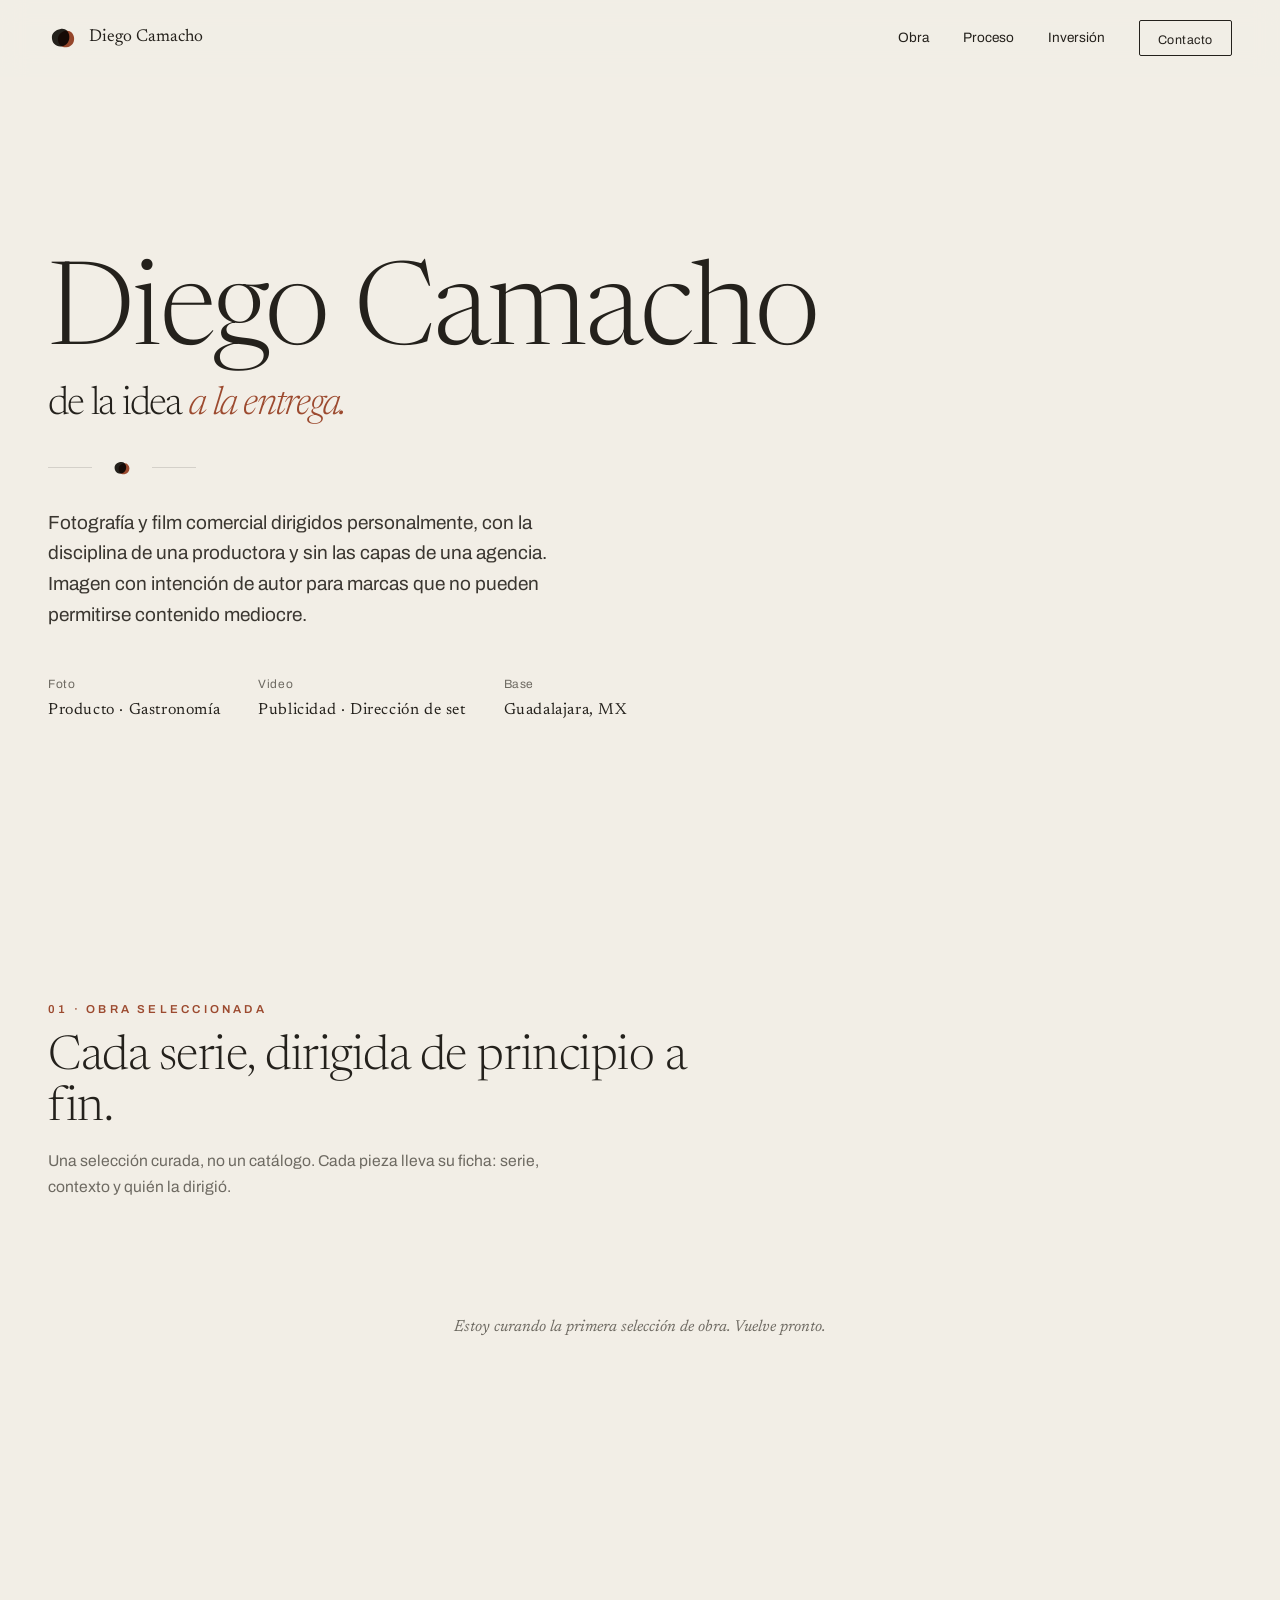
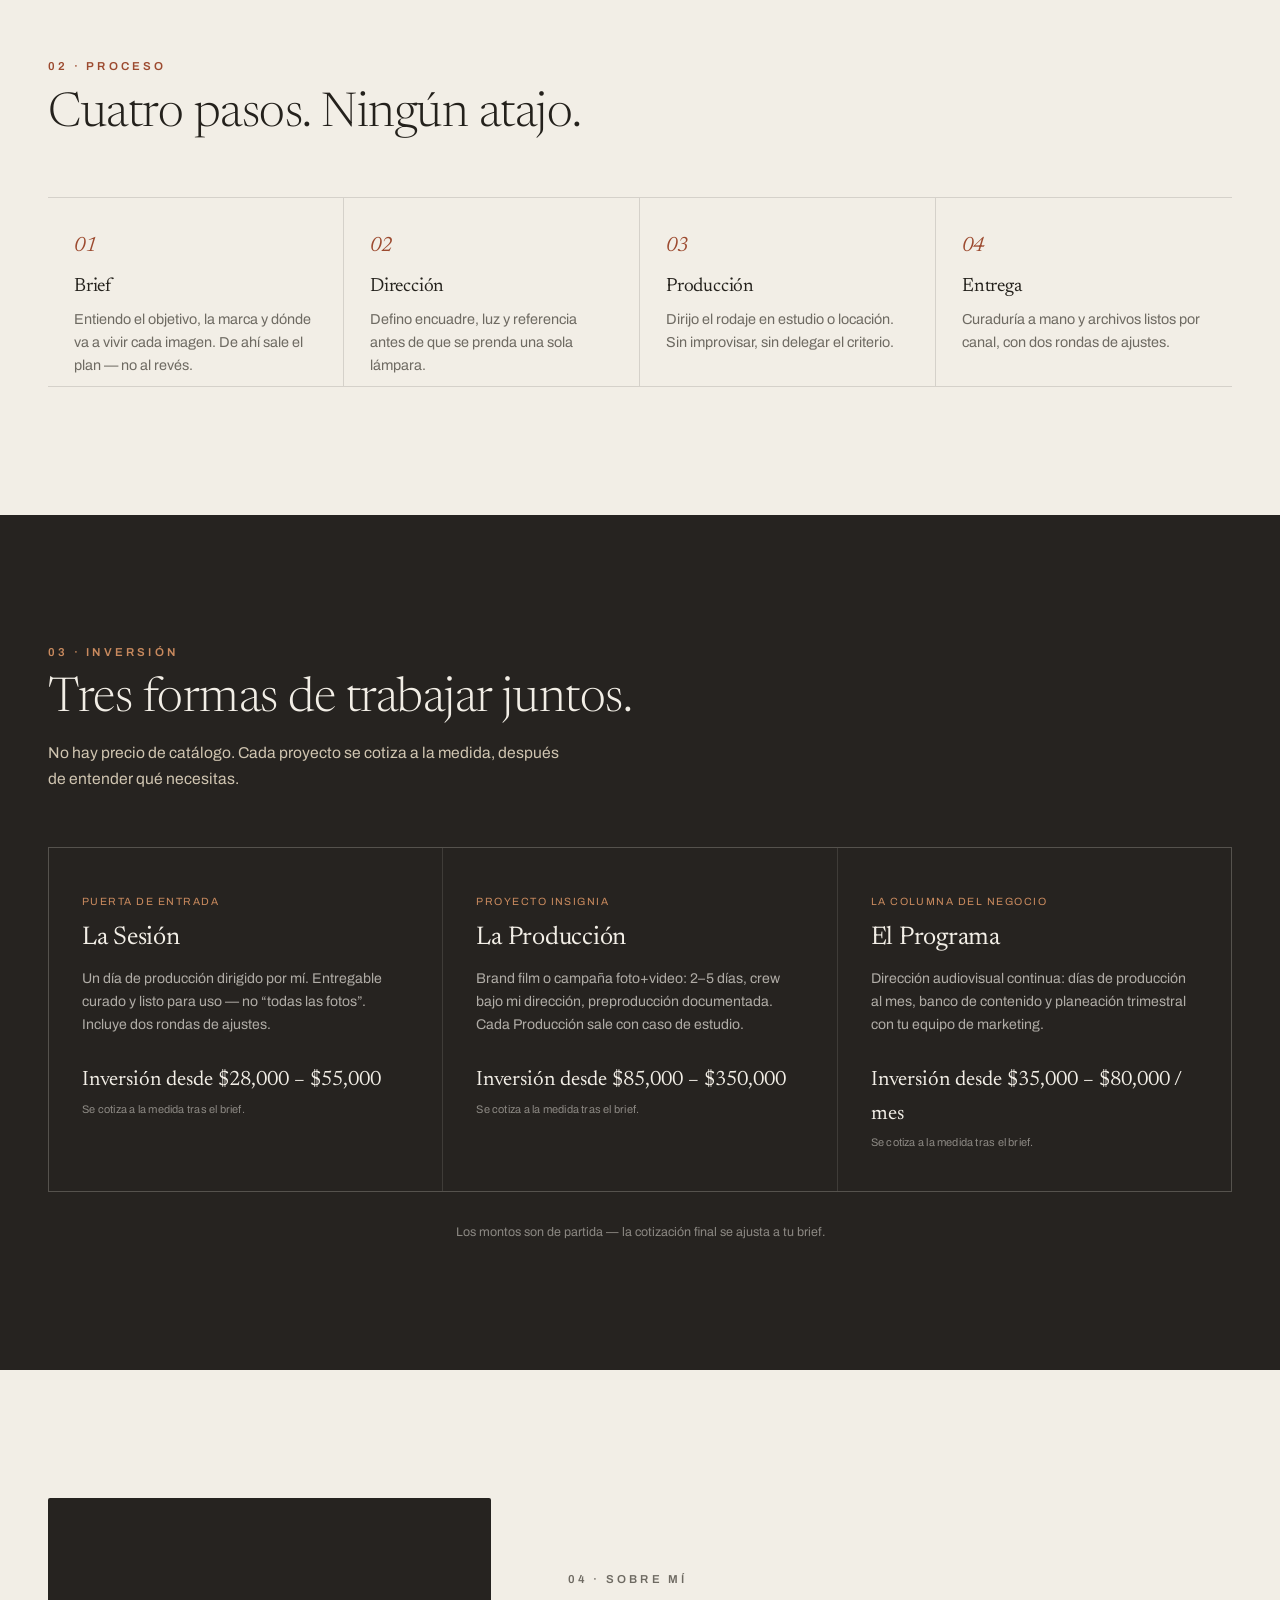
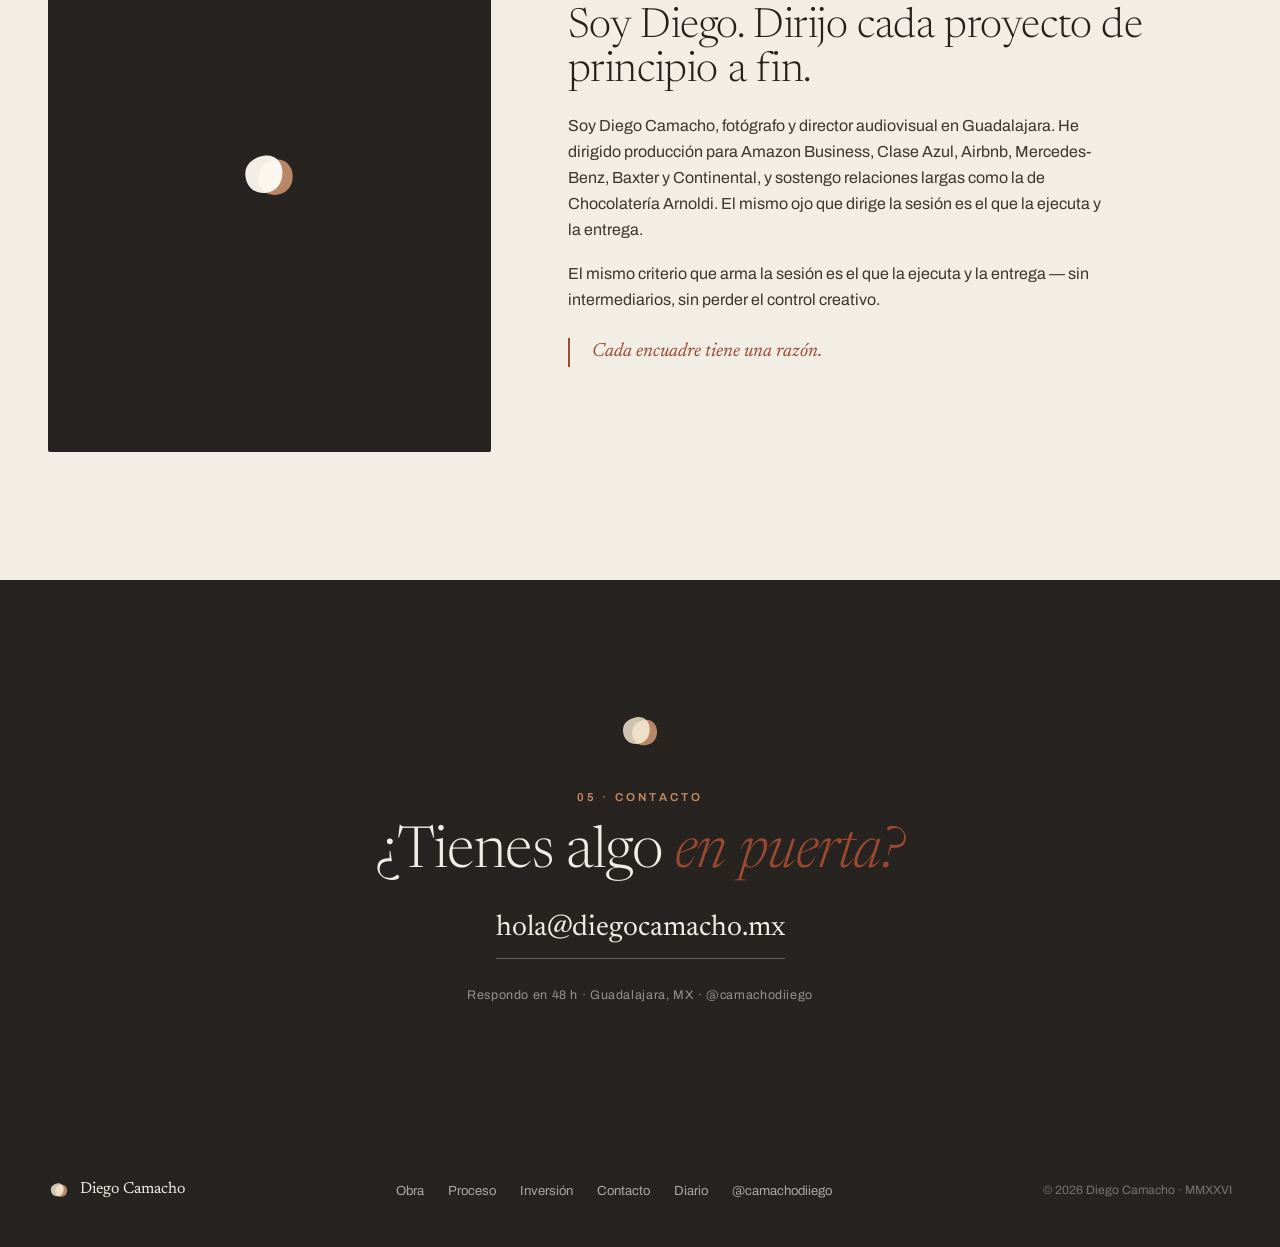
==== commit f1d06254: "Add files via upload" ====
--- a/index.html
+++ b/index.html
@@ -3,22 +3,17 @@
 <head>
 <meta charset="UTF-8">
 <meta name="viewport" content="width=device-width, initial-scale=1.0">
-
 <title>Diego Camacho — Fotografía y Video Comercial en Guadalajara</title>
 <meta name="description" content="Fotografía y video comercial dirigidos personalmente por Diego Camacho en Guadalajara: producto, gastronomía, publicidad y dirección de set. 16 años de oficio.">
 <link rel="canonical" href="https://www.diegocamacho.mx/">
 <link rel="icon" href="assets/favicon.ico">
 <link rel="apple-touch-icon" href="assets/apple-touch-icon.png">
-
 <meta property="og:type" content="website">
 <meta property="og:url" content="https://www.diegocamacho.mx/">
 <meta property="og:title" content="Diego Camacho — Fotografía y Video Comercial en Guadalajara">
-<meta property="og:description" content="Fotografía y video comercial dirigidos personalmente por Diego Camacho en Guadalajara: producto, gastronomía, publicidad y dirección de set. 16 años de oficio.">
+<meta property="og:description" content="Fotografía y video comercial dirigidos personalmente por Diego Camacho en Guadalajara: producto, gastronomía, publicidad y dirección de set.">
 <meta property="og:locale" content="es_MX">
 <meta name="twitter:card" content="summary_large_image">
-<meta name="twitter:title" content="Diego Camacho — Fotografía y Video Comercial en Guadalajara">
-<meta name="twitter:description" content="Fotografía y video comercial dirigidos personalmente por Diego Camacho en Guadalajara: producto, gastronomía, publicidad y dirección de set. 16 años de oficio.">
-
 <script type="application/ld+json">
 {
   "@context": "https://schema.org",
@@ -26,245 +21,128 @@
   "@id": "https://www.diegocamacho.mx/#persona",
   "name": "Diego Camacho",
   "jobTitle": "Fotógrafo y director audiovisual comercial",
-  "description": "Firma audiovisual de autor con operación de productora. Fotografía y video comercial en Guadalajara, con 16 años de experiencia dirigiendo imagen para marcas.",
+  "description": "Firma audiovisual de autor con operación de productora. Fotografía y video comercial en Guadalajara, 16 años dirigiendo imagen para marcas.",
   "url": "https://www.diegocamacho.mx/",
   "address": { "@type": "PostalAddress", "addressLocality": "Guadalajara", "addressRegion": "Jalisco", "addressCountry": "MX" },
-  "knowsAbout": ["Fotografía de producto", "Fotografía gastronómica", "Fotografía publicitaria", "Dirección de set", "Producción audiovisual"],
-  "makesOffer": {
-    "@type": "Offer",
-    "priceSpecification": { "@type": "PriceSpecification", "price": "Cotización por proyecto" },
-    "itemOffered": { "@type": "Service", "name": "Fotografía y video comercial", "description": "Producción fotográfica y audiovisual dirigida personalmente para marcas: producto, gastronomía, publicidad y dirección de set." }
-  }
+  "knowsAbout": ["Fotografía de producto", "Fotografía gastronómica", "Fotografía publicitaria", "Dirección de set"],
+  "makesOffer": { "@type": "Offer", "priceSpecification": { "@type": "PriceSpecification", "price": "Cotización por proyecto" },
+    "itemOffered": { "@type": "Service", "name": "Fotografía y video comercial", "description": "Producción fotográfica y audiovisual dirigida personalmente para marcas." } }
 }
 </script>
-
 <link rel="preconnect" href="https://fonts.googleapis.com">
 <link rel="preconnect" href="https://fonts.gstatic.com" crossorigin>
-<link href="https://fonts.googleapis.com/css2?family=Newsreader:ital,opsz,wght@0,6..72,300;0,6..72,400;0,6..72,500;0,6..72,600;1,6..72,300;1,6..72,400&family=Archivo:wght@400;500;600;700&family=Space+Mono:wght@400;700&display=swap" rel="stylesheet">
+<link href="https://fonts.googleapis.com/css2?family=Newsreader:ital,opsz,wght@0,6..72,300;0,6..72,400;1,6..72,300;1,6..72,400&family=Archivo:wght@400;500;600;700&display=swap" rel="stylesheet">
 <link rel="stylesheet" href="assets/style.css">
 <script defer src="assets/app.js"></script>
 </head>
 <body>
 
-<div class="preloader" id="preloader">
-  <div class="preloader-mark"><svg viewBox="0 0 100 100" xmlns="http://www.w3.org/2000/svg"><path d="M42,20 C58,17 70,28 71,44 C72,61 63,76 45,78 C27,80 14,68 13,50 C12,33 25,23 42,20 Z" fill="#24211C"/><path d="M60,26 C75,24 86,35 87,50 C88,66 79,79 62,81 C46,83 34,72 33,56 C32,41 44,28 60,26 Z" fill="#9C4A2F" style="mix-blend-mode:multiply"/></svg><span>Diego Camacho</span></div>
-  <div class="preloader-rule"></div>
-</div>
-<header id="header">
+<div class="preloader" id="preloader"><div class="preloader-mark"><svg viewBox="0 0 100 100" xmlns="http://www.w3.org/2000/svg"><path d="M42,20 C58,17 70,28 71,44 C72,61 63,76 45,78 C27,80 14,68 13,50 C12,33 25,23 42,20 Z" fill="#24211C"/><path d="M60,26 C75,24 86,35 87,50 C88,66 79,79 62,81 C46,83 34,72 33,56 C32,41 44,28 60,26 Z" fill="#9C4A2F" style="mix-blend-mode:multiply"/></svg></div></div>
+<a id="top"></a><header id="header">
   <nav class="nav">
-    <a href="index.html" class="logo" aria-label="Diego Camacho — inicio">
-      <span class="logo-mark"><svg viewBox="0 0 100 100" xmlns="http://www.w3.org/2000/svg"><path d="M42,20 C58,17 70,28 71,44 C72,61 63,76 45,78 C27,80 14,68 13,50 C12,33 25,23 42,20 Z" fill="#24211C"/><path d="M60,26 C75,24 86,35 87,50 C88,66 79,79 62,81 C46,83 34,72 33,56 C32,41 44,28 60,26 Z" fill="#9C4A2F" style="mix-blend-mode:multiply"/></svg></span>
-      <span class="logo-text">Diego Camacho<span class="logo-sub">Fotografía &amp; Video · Guadalajara</span></span>
-    </a>
-    <ul class="nav-links"><li><a href="index.html#trabajo" class="active">Trabajo</a></li><li><a href="index.html#sobre-mi">Estudio</a></li><li><a href="index.html#proceso">Proceso</a></li><li><a href="diario.html">Diario</a></li><li><a href="index.html#contacto">Contacto</a></li></ul>
-    <a class="nav-cta" data-site-wa data-wa-msg="Hola, vi tu portafolio y quiero platicar sobre un proyecto." href="#" target="_blank">Cotizar →</a>
+    <a href="#top" class="logo" aria-label="Diego Camacho — inicio"><span class="logo-mark"><svg viewBox="0 0 100 100" xmlns="http://www.w3.org/2000/svg"><path d="M42,20 C58,17 70,28 71,44 C72,61 63,76 45,78 C27,80 14,68 13,50 C12,33 25,23 42,20 Z" fill="#24211C"/><path d="M60,26 C75,24 86,35 87,50 C88,66 79,79 62,81 C46,83 34,72 33,56 C32,41 44,28 60,26 Z" fill="#9C4A2F" style="mix-blend-mode:multiply"/></svg></span><span class="logo-text">Diego Camacho</span></a>
+    <ul class="nav-links">
+      <li><a href="#obra">Obra</a></li>
+      <li><a href="#proceso">Proceso</a></li>
+      <li><a href="#inversion">Inversión</a></li>
+      <li><a class="nav-cta" href="#contacto">Contacto</a></li>
+    </ul>
+    <button class="hamburger" id="hamburger" aria-label="Abrir menú" aria-expanded="false"><span></span><span></span><span></span></button>
   </nav>
 </header>
+<div class="mobile-menu" id="mobileMenu">
+  <a href="#obra">Obra</a><a href="#proceso">Proceso</a><a href="#inversion">Inversión</a>
+  <a class="nav-cta" href="#contacto">Contacto</a>
+</div>
 <main>
-
-  <section class="hero" id="hero">
-    <div class="wrap">
-      <div class="hero-eyebrow-row">
-        <span class="eyebrow">Fotografía &amp; video comercial · Guadalajara</span>
-        <div class="rule"></div>
-        <span class="eyebrow muted">16 años de oficio</span>
-      </div>
-      <h1>
-        <span class="line"><span>El mismo ojo</span></span>
-        <span class="line"><span>que dirige,</span></span>
-        <span class="line"><span><em>ejecuta.</em></span></span>
-      </h1>
-      <div class="hero-bottom">
-        <div>
-          <p data-site="heroLede">Fotografía y film comercial dirigidos personalmente, con la disciplina de una productora y sin las capas de una agencia.</p>
-          <div class="hero-actions">
-            <a class="btn-primary" data-site-wa data-wa-msg="Hola, quiero platicar sobre un proyecto de fotografía o video." href="#" target="_blank"><svg width="16" height="16" viewBox="0 0 24 24" fill="currentColor"><path d="M12.04 2c-5.46 0-9.91 4.45-9.91 9.91 0 1.75.46 3.45 1.32 4.95L2.05 22l5.25-1.38c1.45.79 3.08 1.21 4.74 1.21 5.46 0 9.91-4.45 9.91-9.91S17.5 2 12.04 2zm0 18.15c-1.48 0-2.93-.4-4.2-1.15l-.3-.18-3.12.82.83-3.04-.2-.31a8.21 8.21 0 01-1.26-4.38c0-4.54 3.7-8.24 8.25-8.24 4.54 0 8.24 3.7 8.24 8.24 0 4.55-3.7 8.24-8.24 8.24z"/></svg>Cuéntame tu proyecto</a>
-            <a class="btn-secondary" href="#trabajo">Ver portafolio ↓</a>
-          </div>
-        </div>
-        <div class="hero-meta">
-          <div>Años dirigiendo imagen<span>16</span></div>
-          <div>Equipo en set, hasta<span>30 personas</span></div>
-          <div>Proyectos dirigidos, más de<span>½ millón MXN</span></div>
-        </div>
-      </div>
+<section class="hero" id="hero">
+  <div class="wrap">
+    <div class="hero-top">
+      <h1>Diego Camacho<span class="sub">de la idea <em>a la entrega.</em></span></h1>
     </div>
-    <a href="#trabajo" class="scroll-cue" aria-label="Desliza hacia abajo">
-      <span class="scroll-cue-text">Desliza</span>
-      <svg class="scroll-cue-arrow" width="26" height="36" viewBox="0 0 28 40" fill="none" aria-hidden="true"><path d="M2 14 L14 26 L26 14" stroke="currentColor" stroke-width="1.6" stroke-linecap="round" stroke-linejoin="round"/></svg>
-    </a>
-  </section>
-
-  <div class="marquee dark"><div class="marquee-track">
-    <span>Producto</span><span>Gastronomía</span><span>Publicidad</span><span>Dirección de set</span>
-    <span>Producto</span><span>Gastronomía</span><span>Publicidad</span><span>Dirección de set</span>
-  </div></div>
-
-  <section id="trabajo">
-    <div class="wrap">
-      <div class="section-head reveal">
-        <div><span class="eyebrow muted">El trabajo</span><h2>Cuatro territorios. Un mismo criterio.</h2></div>
-        <p>Cada categoría reúne una selección curada. Pasa el cursor sobre cada portada para ver el cliente, o entra a ver la galería completa.</p>
-      </div>
-      <div class="covers" data-covers></div>
-
-      <div class="featured">
-        <div class="featured-head">
-          <span class="eyebrow muted">Obra selecta</span>
-          <p>Un vistazo rápido a piezas de distintas categorías. Desliza para ver más, o entra a cada galería.</p>
-        </div>
-        <div class="featured-strip" data-featured-strip></div>
-        <div class="featured-foot">
-          <span class="featured-hint">← Desliza para ver más →</span>
-          <a class="featured-all" href="producto.html">Ver todo el portafolio <span class="arrow">→</span></a>
-        </div>
-      </div>
-    </div>
-  </section>
-
-  <div class="marquee"><div class="marquee-track">
-    <span>Amazon Business</span><span>Tequila Clase Azul</span><span>Airbnb</span><span>Mercedes-Benz</span><span>Baxter</span><span>Continental</span><span>Chocolatería Arnoldi</span><span>Amazon Business</span><span>Tequila Clase Azul</span><span>Airbnb</span><span>Mercedes-Benz</span><span>Baxter</span><span>Continental</span><span>Chocolatería Arnoldi</span>
-  </div></div>
-
-  <section id="sobre-mi">
-    <div class="wrap">
-      <div class="about">
-        <div class="about-visual reveal-img">
-          <div style="width:100%;aspect-ratio:4/5;background:var(--nogal);border-radius:3px;display:flex;align-items:center;justify-content:center"><svg viewBox="0 0 100 100" style="width:80px;height:80px" xmlns="http://www.w3.org/2000/svg"><path d="M42,20 C58,17 70,28 71,44 C72,61 63,76 45,78 C27,80 14,68 13,50 C12,33 25,23 42,20 Z" fill="#CFC4B0"/><path d="M60,26 C75,24 86,35 87,50 C88,66 79,79 62,81 C46,83 34,72 33,56 C32,41 44,28 60,26 Z" fill="#C98A5E" opacity="0.85" style="mix-blend-mode:screen"/></svg></div>
-          <div class="about-frame"></div>
-          <div class="about-tag">Personas en set, hasta<strong>30</strong></div>
-        </div>
-        <div class="about-text reveal">
-          <span class="eyebrow muted">El estudio</span>
-          <h2>16 años dirigiendo imagen para marcas que no pueden permitirse contenido mediocre.</h2>
-          <p data-site="aboutText">Soy Diego Camacho, fotógrafo y director audiovisual en Guadalajara.</p>
-          <p>Una imagen generada por computadora puede parecer perfecta, pero <strong>tu marca es real</strong>, y eso se nota cuando la producción también lo es. Esa precisión es el oficio.</p>
-          <ul class="about-list">
-            <li><span class="li-num">01</span><div><h4>Autoría técnica selectiva</h4><p>El mismo criterio que dirige la sesión es el que la ejecuta y la entrega — sin intermediarios.</p></div></li>
-            <li><span class="li-num">02</span><div><h4>Operación de productora</h4><p>Dirijo equipos de hasta 30 personas cuando el proyecto lo pide, con la disciplina de una producción real.</p></div></li>
-            <li><span class="li-num">03</span><div><h4>Curaduría, no volumen</h4><p>Entrego las imágenes que funcionan. Menos piezas, mejor elegidas.</p></div></li>
-            <li><span class="li-num">04</span><div><h4>Un solo interlocutor</h4><p>Del brief a la entrega, hablas conmigo — no con un ejecutivo de cuenta.</p></div></li>
-          </ul>
-        </div>
-      </div>
-    </div>
-  </section>
-
-  <section id="proceso">
-    <div class="wrap">
-      <div class="process reveal">
-        <div class="process-inner">
-          <span class="eyebrow">Método de trabajo</span>
-          <h2>Cuatro etapas, sin atajos. Así se sostiene la consistencia en cada entrega.</h2>
-          <div class="process-steps">
-            <div class="process-step"><span class="num">01 — Brief</span><h3>Objetivo y plan de luz</h3><p>Definimos el objetivo de negocio, referencias y plan de luz. Cotización cerrada en 48 horas.</p></div>
-            <div class="process-step"><span class="num">02 — Producción</span><h3>Rodaje dirigido</h3><p>Rodaje en estudio o locación, dirigido por mí. Máximo cuidado, sin improvisar.</p></div>
-            <div class="process-step"><span class="num">03 — Curaduría</span><h3>Selección a mano</h3><p>Reviso toma por toma. Entrego las imágenes que funcionan, no el volumen producido.</p></div>
-            <div class="process-step"><span class="num">04 — Entrega</span><h3>Archivos por canal</h3><p>Formatos listos para cada uso, con dos rondas de ajustes y derechos de uso claros desde el inicio.</p></div>
-          </div>
-        </div>
-      </div>
-    </div>
-  </section>
-
-  <section id="testimonios">
-    <div class="wrap">
-      <div class="section-head reveal">
-        <div><span class="eyebrow muted">Registro de clientes</span><h2>Lo que dicen las marcas con las que trabajo.</h2></div>
-      </div>
-      <div class="testimonials-grid" data-testimonios></div>
-    </div>
-  </section>
-
-  <section id="cotizacion">
-    <div class="wrap">
-      <div class="section-head reveal">
-        <div><span class="eyebrow muted">Cómo se arma tu proyecto</span><h2>Sin paquetes genéricos. Cada proyecto se piensa a su medida.</h2></div>
-        <p>No hay dos marcas iguales, así que no hay un precio de catálogo. Cuéntame tu proyecto y respondo con una propuesta clara.</p>
-      </div>
-
-      <div class="build-field" id="buildField">
-        <div class="build-hint"><svg viewBox="0 0 24 24" fill="none" stroke="currentColor" stroke-width="2" stroke-linecap="round" stroke-linejoin="round"><path d="M5 9l-3 3 3 3M9 5l3-3 3 3M15 19l-3 3-3-3M19 9l3 3-3 3M2 12h20M12 2v20"/></svg>Arrastra las piezas al círculo y mira cómo se mezclan</div>
-        <div class="build-zone" id="buildZone"><span>Suelta aquí<br>tu proyecto</span></div>
-        <div class="build-count" id="buildCount"></div>
-        <span class="chip" data-color="#9C4A2F" style="--c:#9C4A2F; --d:0s;   --x:4%;  --y:24%;">Dirección</span>
-        <span class="chip" data-color="#3E7D6A" style="--c:#3E7D6A; --d:1.2s; --x:20%; --y:70%;">Iluminación</span>
-        <span class="chip" data-color="#C98A5E" style="--c:#C98A5E; --d:0.6s; --x:8%;  --y:48%;">Fotografía</span>
-        <span class="chip" data-color="#6E6A62" style="--c:#6E6A62; --d:2.1s; --x:78%; --y:70%;">Set design</span>
-        <span class="chip" data-color="#262320" style="--c:#262320; --d:1.6s; --x:84%; --y:26%;">Retoque</span>
-        <span class="chip" data-color="#7A3A24" style="--c:#7A3A24; --d:0.9s; --x:90%; --y:50%;">Video</span>
-        <span class="chip" data-color="#B08968" style="--c:#B08968; --d:2.6s; --x:14%; --y:88%;">Derechos de uso</span>
-        <span class="chip" data-color="#9C4A2F" style="--c:#9C4A2F; --d:3s;  --x:88%; --y:84%;">Postproducción</span>
-      </div>
-
-      <div class="quote-grid">
-        <div class="quote-factors">
-          <h3 class="reveal">Tres formas de trabajar juntos</h3>
-          <p class="quote-intro reveal">No es un menú por foto — son tres maneras de resolver según lo que tu marca necesita.</p>
-          <ul class="quote-list" data-ofertas-list></ul>
-        </div>
-        <div class="quote-card reveal">
-          <span class="package-name">Empecemos a platicar</span>
-          <h3>Cuéntame de tu proyecto</h3>
-          <p>Escribe por WhatsApp con estos datos y respondo personalmente — normalmente en menos de 24 horas.</p>
-          <ul class="package-list">
-            <li>Qué necesitas fotografiar o filmar</li>
-            <li>Para qué lo vas a usar (web, redes, campaña, punto de venta...)</li>
-            <li>Fecha o temporada objetivo</li>
-            <li>Referencias de estilo, si ya tienes alguna</li>
-          </ul>
-          <a class="package-cta" data-site-wa data-wa-msg="Hola, vi tu portafolio y quiero platicarte sobre mi proyecto:&#10;&#10;Qué necesito: &#10;Uso de las imágenes: &#10;Fecha objetivo: " href="#" target="_blank"><svg width="16" height="16" viewBox="0 0 24 24" fill="currentColor"><path d="M12.04 2c-5.46 0-9.91 4.45-9.91 9.91 0 1.75.46 3.45 1.32 4.95L2.05 22l5.25-1.38c1.45.79 3.08 1.21 4.74 1.21 5.46 0 9.91-4.45 9.91-9.91S17.5 2 12.04 2zm0 18.15c-1.48 0-2.93-.4-4.2-1.15l-.3-.18-3.12.82.83-3.04-.2-.31a8.21 8.21 0 01-1.26-4.38c0-4.54 3.7-8.24 8.25-8.24 4.54 0 8.24 3.7 8.24 8.24 0 4.55-3.7 8.24-8.24 8.24z"/></svg>Escribir por WhatsApp</a>
-          <span class="quote-note">También puedes escribir a <a data-site-mail="text" href="#">hola@diegocamacho.mx</a>.</span>
-        </div>
-      </div>
-    </div>
-  </section>
-
-  <section id="contacto" class="cta-band">
-    <div class="wrap">
-      <span class="eyebrow reveal" style="justify-content:center;display:flex">Empecemos</span>
-      <h2 class="reveal">¿Tienes algo <em>en puerta?</em></h2>
-      <p class="cta-band-sub reveal">Sin formularios largos, sin letra chiquita. Una conversación directa para entender qué necesitas.</p>
-      <a class="btn-primary reveal" data-site-wa data-wa-msg="Hola, vi tu portafolio y quiero platicar sobre un proyecto." href="#" target="_blank"><svg width="16" height="16" viewBox="0 0 24 24" fill="currentColor"><path d="M12.04 2c-5.46 0-9.91 4.45-9.91 9.91 0 1.75.46 3.45 1.32 4.95L2.05 22l5.25-1.38c1.45.79 3.08 1.21 4.74 1.21 5.46 0 9.91-4.45 9.91-9.91S17.5 2 12.04 2zm0 18.15c-1.48 0-2.93-.4-4.2-1.15l-.3-.18-3.12.82.83-3.04-.2-.31a8.21 8.21 0 01-1.26-4.38c0-4.54 3.7-8.24 8.25-8.24 4.54 0 8.24 3.7 8.24 8.24 0 4.55-3.7 8.24-8.24 8.24z"/></svg>Escríbeme por WhatsApp</a>
-    </div>
-  </section>
-</main>
-
-<footer>
-  <div class="wrap">
-    <div class="footer-top">
-      <div class="footer-brand">
-        <div class="footer-logo"><svg viewBox="0 0 100 100" xmlns="http://www.w3.org/2000/svg"><path d="M42,20 C58,17 70,28 71,44 C72,61 63,76 45,78 C27,80 14,68 13,50 C12,33 25,23 42,20 Z" fill="#CFC4B0"/><path d="M60,26 C75,24 86,35 87,50 C88,66 79,79 62,81 C46,83 34,72 33,56 C32,41 44,28 60,26 Z" fill="#C98A5E" opacity="0.85" style="mix-blend-mode:screen"/></svg>Diego Camacho</div>
-        <p>Fotografía y video comercial dirigidos personalmente, con la disciplina de una productora. Con base en Guadalajara, disponible para producción en todo México.</p>
-      </div>
-      <div><h4>Navegación</h4><ul>
-        <li><a href="index.html#trabajo">Trabajo</a></li>
-        <li><a href="index.html#sobre-mi">Estudio</a></li>
-        <li><a href="index.html#proceso">Proceso</a></li>
-        <li><a href="diario.html">Diario</a></li>
-      </ul></div>
-      <div><h4>Contacto</h4><ul>
-        <li><a data-site-wa href="#" target="_blank">WhatsApp</a></li>
-        <li><a data-site-mail="text" href="#">hola@diegocamacho.mx</a></li>
-        <li><a href="#">Guadalajara, Jalisco</a></li>
-      </ul></div>
-      <div><h4>Portafolio</h4><ul>
-        <li><a href="producto.html">Producto</a></li>
-        <li><a href="gastronomia.html">Gastronomía</a></li>
-        <li><a href="publicidad.html">Publicidad</a></li>
-        <li><a href="direccion.html">Dirección de set</a></li>
-      </ul></div>
-    </div>
-    <div class="footer-bottom">
-      <span>© 2026 Diego Camacho. Todos los derechos reservados.</span>
-      <span>Diseño y fotografía propia.</span>
+    <div class="hero-line"><span class="rule"></span><svg viewBox="0 0 100 100" style="width:20px;height:20px" xmlns="http://www.w3.org/2000/svg"><path d="M42,20 C58,17 70,28 71,44 C72,61 63,76 45,78 C27,80 14,68 13,50 C12,33 25,23 42,20 Z" fill="#24211C"/><path d="M60,26 C75,24 86,35 87,50 C88,66 79,79 62,81 C46,83 34,72 33,56 C32,41 44,28 60,26 Z" fill="#9C4A2F" style="mix-blend-mode:multiply"/></svg><span class="rule"></span></div>
+    <p class="lede" data-site="heroLede">Dirijo y ejecuto cada proyecto de principio a fin: fotografía y video comercial para marcas que no pueden permitirse contenido mediocre.</p>
+    <div class="hero-meta">
+      <div>Foto<span>Producto · Gastronomía</span></div>
+      <div>Video<span>Publicidad · Dirección de set</span></div>
+      <div>Base<span>Guadalajara, MX</span></div>
     </div>
   </div>
+</section>
+
+<section id="obra">
+  <div class="wrap">
+    <div class="sec-head">
+      <span class="eyebrow">01 · Obra seleccionada</span>
+      <h2>Cada serie, dirigida de principio a fin.</h2>
+      <p>Una selección curada, no un catálogo. Cada pieza lleva su ficha: serie, contexto y quién la dirigió.</p>
+    </div>
+    <div class="obra-grid" data-obra-grid></div>
+  </div>
+  <div class="obra-fullbleed" data-obra-fullbleed></div>
+</section>
+
+<section id="proceso">
+  <div class="wrap">
+    <div class="sec-head">
+      <span class="eyebrow">02 · Proceso</span>
+      <h2>Cuatro pasos. Ningún atajo.</h2>
+    </div>
+    <div class="proceso-grid">
+      <div class="proceso-step"><span class="n">01</span><h3>Brief</h3><p>Entiendo el objetivo, la marca y dónde va a vivir cada imagen. De ahí sale el plan — no al revés.</p></div>
+      <div class="proceso-step"><span class="n">02</span><h3>Dirección</h3><p>Defino encuadre, luz y referencia antes de que se prenda una sola lámpara.</p></div>
+      <div class="proceso-step"><span class="n">03</span><h3>Producción</h3><p>Dirijo el rodaje en estudio o locación. Sin improvisar, sin delegar el criterio.</p></div>
+      <div class="proceso-step"><span class="n">04</span><h3>Entrega</h3><p>Curaduría a mano y archivos listos por canal, con dos rondas de ajustes.</p></div>
+    </div>
+  </div>
+</section>
+
+<section id="inversion" class="inversion">
+  <div class="wrap">
+    <div class="sec-head">
+      <span class="eyebrow">03 · Inversión</span>
+      <h2>Tres formas de trabajar juntos.</h2>
+      <p>No hay precio de catálogo. Cada proyecto se cotiza a la medida, después de entender qué necesitas.</p>
+    </div>
+    <div class="inv-grid" data-inversion></div>
+    <p class="inv-foot">Los montos son de partida — la cotización final se ajusta a tu brief.</p>
+  </div>
+</section>
+
+<section id="sobre-mi">
+  <div class="wrap sobre-grid">
+    <div class="sobre-visual reveal"><svg viewBox="0 0 100 100" xmlns="http://www.w3.org/2000/svg"><path d="M42,20 C58,17 70,28 71,44 C72,61 63,76 45,78 C27,80 14,68 13,50 C12,33 25,23 42,20 Z" fill="#F2EEE6"/><path d="M60,26 C75,24 86,35 87,50 C88,66 79,79 62,81 C46,83 34,72 33,56 C32,41 44,28 60,26 Z" fill="#C98A5E" opacity="0.85" style="mix-blend-mode:screen"/></svg></div>
+    <div class="sobre-text reveal">
+      <span class="eyebrow muted">04 · Sobre mí</span>
+      <h2 style="margin:14px 0 20px;font-size:clamp(1.8rem,3.6vw,2.6rem)">Soy Diego. Dirijo cada proyecto de principio a fin.</h2>
+      <p data-site="aboutText">Fotógrafo y director audiovisual en Guadalajara. 16 años dirigiendo imagen para marcas que no pueden permitirse contenido mediocre.</p>
+      <p>El mismo criterio que arma la sesión es el que la ejecuta y la entrega — sin intermediarios, sin perder el control creativo.</p>
+      <div class="sobre-quote"><p>Cada encuadre tiene una razón.</p></div>
+    </div>
+  </div>
+</section>
+
+<section id="contacto" class="contacto">
+  <div class="wrap">
+    <svg viewBox="0 0 100 100" xmlns="http://www.w3.org/2000/svg"><path d="M42,20 C58,17 70,28 71,44 C72,61 63,76 45,78 C27,80 14,68 13,50 C12,33 25,23 42,20 Z" fill="#CFC4B0"/><path d="M60,26 C75,24 86,35 87,50 C88,66 79,79 62,81 C46,83 34,72 33,56 C32,41 44,28 60,26 Z" fill="#C98A5E" opacity="0.85" style="mix-blend-mode:screen"/></svg>
+    <span class="eyebrow">05 · Contacto</span>
+    <h2>¿Tienes algo <em>en puerta?</em></h2>
+    <a class="contacto-mail" data-site-mail="text" href="#">hola@diegocamacho.mx</a>
+    <div class="contacto-meta">Respondo en 48 h · Guadalajara, MX · @camachodiiego</div>
+  </div>
+</section>
+</main><footer>
+  <div class="wrap footer-row">
+    <div class="footer-brand"><svg viewBox="0 0 100 100" xmlns="http://www.w3.org/2000/svg"><path d="M42,20 C58,17 70,28 71,44 C72,61 63,76 45,78 C27,80 14,68 13,50 C12,33 25,23 42,20 Z" fill="#CFC4B0"/><path d="M60,26 C75,24 86,35 87,50 C88,66 79,79 62,81 C46,83 34,72 33,56 C32,41 44,28 60,26 Z" fill="#C98A5E" opacity="0.85" style="mix-blend-mode:screen"/></svg>Diego Camacho</div>
+    <ul class="footer-links">
+      <li><a href="#obra">Obra</a></li>
+      <li><a href="#proceso">Proceso</a></li>
+      <li><a href="#inversion">Inversión</a></li>
+      <li><a href="#contacto">Contacto</a></li>
+      <li><a href="diario.html">Diario</a></li>
+      <li><a href="https://instagram.com/camachodiiego" target="_blank">@camachodiiego</a></li>
+    </ul>
+    <span class="footer-credit">© 2026 Diego Camacho · MMXXVI</span>
+  </div>
 </footer>
-
-<a class="whatsapp-float" id="whatsappFloat" data-site-wa data-wa-msg="Hola, vi tu portafolio y tengo una duda." href="#" target="_blank">
-  <svg viewBox="0 0 24 24" fill="currentColor"><path d="M12.04 2c-5.46 0-9.91 4.45-9.91 9.91 0 1.75.46 3.45 1.32 4.95L2.05 22l5.25-1.38c1.45.79 3.08 1.21 4.74 1.21 5.46 0 9.91-4.45 9.91-9.91S17.5 2 12.04 2zm0 18.15c-1.48 0-2.93-.4-4.2-1.15l-.3-.18-3.12.82.83-3.04-.2-.31a8.21 8.21 0 01-1.26-4.38c0-4.54 3.7-8.24 8.25-8.24 4.54 0 8.24 3.7 8.24 8.24 0 4.55-3.7 8.24-8.24 8.24z"/></svg><span>WhatsApp</span>
-</a>
-
-</body>
-</html>
+</body></html>
--- a/assets/style.css
+++ b/assets/style.css
@@ -1,10 +1,8 @@
 :root{
-  --tinta:#24211C; --papel:#F2EEE6; --papel-dim:#E9E4D8; --lino:#DCD5C6;
-  --barro:#9C4A2F; --barro-deep:#7A3A24; --nogal:#262320; --hueso:#CFC4B0; --cobre:#C98A5E;
-  --gris:#6E6A62; --linea: rgba(36,33,28,.12); --linea-fuerte: rgba(36,33,28,.2);
-  --crema:#FBF9F4;
-  --ease: cubic-bezier(.16,.84,.32,1);
-  --ease-soft: cubic-bezier(.4,0,.2,1);
+  --tinta:#24211C; --papel:#F2EEE6; --lino:#DCD5C6; --barro:#9C4A2F;
+  --nogal:#262320; --hueso:#CFC4B0; --cobre:#C98A5E; --gris:#6E6A62;
+  --crema:#FBF9F4; --linea: rgba(36,33,28,.14);
+  --ease: cubic-bezier(.22,.61,.36,1);
 }
 *{margin:0;padding:0;box-sizing:border-box}
 html{scroll-behavior:smooth}
@@ -13,255 +11,160 @@
 img{display:block;max-width:100%}
 a{color:inherit}
 :focus-visible{outline:2px solid var(--barro);outline-offset:3px}
-.wrap{max-width:1320px;margin:0 auto;padding:0 40px}
-@media(max-width:720px){.wrap{padding:0 22px}}
-
-h1,h2,h3{font-family:Newsreader,Georgia,serif;font-weight:500;letter-spacing:-.01em;line-height:1.05}
+.wrap{max-width:1280px;margin:0 auto;padding:0 clamp(20px,4.5vw,48px)}
+h1,h2,h3{font-family:Newsreader,Georgia,serif;font-weight:300;letter-spacing:-.01em;line-height:1.06}
 em{font-style:italic;color:var(--barro);font-weight:300}
-.eyebrow{font-family:'Space Mono',monospace;font-size:.72rem;letter-spacing:.22em;text-transform:uppercase;color:var(--barro)}
+.eyebrow{font-family:Archivo,sans-serif;font-size:11.5px;letter-spacing:.28em;text-transform:uppercase;color:var(--barro);font-weight:600}
 .eyebrow.muted{color:var(--gris)}
 .muted{color:var(--gris)}
 
-/* ===================== PRELOADER ===================== */
-.preloader{position:fixed;inset:0;z-index:1000;background:var(--papel);display:flex;align-items:center;justify-content:center;transition:opacity 1s var(--ease),visibility 1s var(--ease)}
+/* ===================== PRELOADER (solo un fundido — el logo no se anima) ===================== */
+.preloader{position:fixed;inset:0;z-index:1000;background:var(--papel);display:flex;align-items:center;justify-content:center;transition:opacity .9s var(--ease),visibility .9s var(--ease)}
 .preloader.done{opacity:0;visibility:hidden;pointer-events:none}
-.preloader-mark{display:flex;flex-direction:column;align-items:center;gap:14px;opacity:0;transform:scale(.94);transition:opacity 1.1s var(--ease),transform 1.1s var(--ease)}
-.preloader.ready .preloader-mark{opacity:1;transform:scale(1)}
-.preloader-mark svg{width:44px;height:44px}
-.preloader-mark span{font-family:Newsreader,serif;font-style:italic;font-weight:300;font-size:clamp(1.6rem,5vw,2.4rem);color:var(--tinta)}
-.preloader-rule{position:absolute;bottom:0;left:0;height:2px;width:0%;background:var(--barro);transition:width 1.4s var(--ease)}
-.preloader.ready .preloader-rule{width:100%}
-
-/* ===================== HEADER ===================== */
-header{position:fixed;top:0;left:0;right:0;z-index:100;background:rgba(242,238,230,.78);backdrop-filter:blur(14px);border-bottom:1px solid var(--linea);transform:translateY(-100%);transition:transform .8s var(--ease) .3s,background .4s}
-header.shown{transform:translateY(0)}
-header.scrolled{background:rgba(242,238,230,.94)}
-.nav{display:flex;align-items:center;justify-content:space-between;padding:20px 40px;max-width:1320px;margin:0 auto}
-@media(max-width:720px){.nav{padding:16px 22px}}
-.logo{display:flex;align-items:center;gap:12px;text-decoration:none}
-.logo-mark{width:32px;height:32px;flex-shrink:0;transition:transform .5s var(--ease)}
-.logo:hover .logo-mark{transform:rotate(-8deg) scale(1.06)}
-.logo-text{font-family:Newsreader,serif;font-weight:500;font-size:1.15rem;letter-spacing:.005em;display:flex;flex-direction:column;line-height:1.15;color:var(--tinta)}
-.logo-sub{font-family:'Space Mono',monospace;font-size:.55rem;color:var(--gris);letter-spacing:.16em;text-transform:uppercase;margin-top:3px}
-@media(max-width:720px){.logo-sub{display:none}.logo-mark{width:28px;height:28px}}
-.nav-links{display:flex;gap:36px;list-style:none;font-size:.85rem}
-.nav-links a{text-decoration:none;position:relative;padding-bottom:6px}
-.nav-links a::after{content:'';position:absolute;left:0;bottom:0;width:0;height:1px;background:var(--tinta);transition:width .35s var(--ease)}
-.nav-links a:hover::after,.nav-links a.active::after{width:100%}
-@media(max-width:900px){.nav-links{display:none}}
-.nav-cta{display:inline-flex;align-items:center;gap:9px;font-family:'Space Mono',monospace;font-size:.72rem;letter-spacing:.08em;text-transform:uppercase;text-decoration:none;border:1px solid var(--tinta);color:var(--tinta);padding:11px 20px;border-radius:2px;transition:background .3s var(--ease),color .3s var(--ease)}
+.preloader-mark{opacity:0;transition:opacity 1s var(--ease)}
+.preloader.ready .preloader-mark{opacity:1}
+.preloader-mark svg{width:46px;height:46px}
+
+/* ===================== NAV ===================== */
+header{position:fixed;top:0;left:0;right:0;z-index:100;background:rgba(242,238,230,.86);backdrop-filter:blur(12px);transition:border-color .3s}
+header{border-bottom:1px solid transparent}
+header.scrolled{border-bottom-color:var(--linea)}
+.nav{display:flex;align-items:center;justify-content:space-between;padding:20px clamp(20px,4.5vw,48px);max-width:1280px;margin:0 auto}
+.logo{display:flex;align-items:center;gap:11px;text-decoration:none}
+.logo-mark{width:30px;height:30px;flex-shrink:0}
+.logo-text{font-family:Newsreader,serif;font-weight:400;font-size:1.08rem;color:var(--tinta)}
+.nav-links{display:flex;align-items:center;gap:34px;list-style:none;font-size:.85rem}
+.nav-links a{text-decoration:none;position:relative;padding-bottom:5px;color:var(--tinta)}
+.nav-links a::after{content:'';position:absolute;left:0;bottom:0;width:0;height:1px;background:var(--tinta);transition:width .3s var(--ease)}
+.nav-links a:hover::after{width:100%}
+.nav-cta{display:inline-flex;align-items:center;font-size:.78rem;letter-spacing:.04em;text-decoration:none;border:1px solid var(--tinta);color:var(--tinta);padding:9px 18px;border-radius:2px;transition:background .3s var(--ease),color .3s var(--ease)}
 .nav-cta:hover{background:var(--tinta);color:var(--papel)}
+.hamburger{display:none;flex-direction:column;gap:5px;width:26px;background:none;border:none;cursor:pointer;padding:6px}
+.hamburger span{display:block;height:1px;background:var(--tinta);width:100%;transition:transform .3s var(--ease),opacity .3s var(--ease)}
+.mobile-menu{position:fixed;inset:0;background:var(--papel);z-index:99;display:flex;flex-direction:column;align-items:center;justify-content:center;gap:30px;opacity:0;visibility:hidden;transition:opacity .35s var(--ease),visibility .35s var(--ease)}
+.mobile-menu.open{opacity:1;visibility:visible}
+.mobile-menu a{font-family:Newsreader,serif;font-size:1.7rem;text-decoration:none;color:var(--tinta)}
+.mobile-menu .nav-cta{margin-top:10px}
+@media(max-width:860px){
+  .nav-links{display:none}
+  .hamburger{display:flex}
+}
 
 /* ===================== HERO ===================== */
-.hero{min-height:96vh;display:flex;flex-direction:column;justify-content:center;position:relative;padding:140px 0 60px;background:var(--nogal);color:var(--hueso);overflow:hidden}
-.hero::before{content:'';position:absolute;inset:0;background:radial-gradient(ellipse 60% 50% at 75% 20%,rgba(201,138,94,.12),transparent 70%)}
-.hero-eyebrow-row{display:flex;align-items:center;gap:16px;margin-bottom:38px;opacity:0;transform:translateY(14px);transition:opacity 1s var(--ease) .2s,transform 1s var(--ease) .2s;position:relative}
-.hero.in .hero-eyebrow-row{opacity:1;transform:translateY(0)}
-.hero-eyebrow-row .rule{flex:1;height:1px;background:rgba(207,196,176,.22)}
-.hero .eyebrow{color:var(--cobre)}
-.hero .eyebrow.muted{color:#8a8279}
-.hero h1{font-size:clamp(2.3rem,6.4vw,5.3rem);overflow:hidden;color:var(--papel);position:relative}
-.hero h1 .line{display:block;overflow:hidden}
-.hero h1 .line span{display:block;transform:translateY(112%);transition:transform 1.1s var(--ease)}
-.hero.in h1 .line span{transform:translateY(0)}
-.hero h1 .line:nth-child(1) span{transition-delay:.05s}
-.hero h1 .line:nth-child(2) span{transition-delay:.18s}
-.hero h1 .line:nth-child(3) span{transition-delay:.31s}
-.hero-bottom{display:grid;grid-template-columns:1.4fr 1fr;gap:70px;margin-top:52px;align-items:end;opacity:0;transform:translateY(20px);transition:opacity 1s var(--ease) .55s,transform 1s var(--ease) .55s;position:relative}
-.hero.in .hero-bottom{opacity:1;transform:translateY(0)}
-.hero p{max-width:480px;color:var(--hueso);font-size:1.02rem}
-.hero-actions{display:flex;gap:16px;flex-wrap:wrap;align-items:center;margin-top:30px}
-.btn-primary{display:inline-flex;align-items:center;gap:10px;background:var(--barro);color:#fff;text-decoration:none;font-family:'Space Mono',monospace;font-size:.76rem;letter-spacing:.08em;text-transform:uppercase;padding:18px 30px;border-radius:2px;transition:background .4s var(--ease),transform .3s var(--ease),letter-spacing .4s,box-shadow .3s}
-.btn-primary:hover{background:#a9502f;letter-spacing:.11em;transform:translateY(-2px);box-shadow:0 12px 26px -14px rgba(156,74,47,.6)}
-.btn-secondary{display:inline-flex;align-items:center;gap:10px;text-decoration:none;font-family:'Space Mono',monospace;font-size:.76rem;letter-spacing:.08em;text-transform:uppercase;color:var(--hueso);padding:18px 2px;border-bottom:1px solid rgba(207,196,176,.3);transition:border-color .3s,color .3s}
-.btn-secondary:hover{border-color:var(--hueso);color:var(--papel)}
-.hero-meta{font-family:'Space Mono',monospace;font-size:.72rem;letter-spacing:.05em;color:#8a8279;display:grid;gap:13px;justify-self:end;text-align:right}
-.hero-meta div span{display:block;color:var(--papel);font-family:Newsreader,serif;font-size:1.3rem;font-weight:500;margin-top:4px}
-@media(max-width:1100px){.hero-bottom{grid-template-columns:1fr;gap:36px}.hero-meta{justify-self:start;text-align:left}}
-@media(max-width:720px){.hero{padding:118px 0 56px;min-height:auto}.hero-actions{flex-direction:column;align-items:flex-start;gap:16px}.btn-primary,.btn-secondary{width:100%;justify-content:center}.btn-secondary{border-bottom:none;justify-content:flex-start;padding-left:0}}
-
-.scroll-cue{position:absolute;bottom:30px;left:50%;transform:translateX(-50%);display:flex;flex-direction:column;align-items:center;gap:7px;text-decoration:none;color:#8a8279;opacity:0;transition:opacity 1s var(--ease) 1.1s,color .3s}
-.hero.in .scroll-cue{opacity:1}
-.scroll-cue:hover{color:var(--hueso)}
-.scroll-cue-text{font-family:'Space Mono',monospace;font-size:.62rem;letter-spacing:.22em;text-transform:uppercase}
-.scroll-cue-arrow{animation:scroll-bounce 2.4s var(--ease) infinite}
-@keyframes scroll-bounce{0%,100%{transform:translateY(0);opacity:.5}50%{transform:translateY(8px);opacity:1}}
-@media(max-width:720px){.scroll-cue{display:none}}
-
-/* ===================== MARQUESINA ===================== */
-.marquee{border-top:1px solid var(--linea);border-bottom:1px solid var(--linea);padding:20px 0;overflow:hidden;white-space:nowrap;background:var(--papel)}
-.marquee-track{display:inline-flex;gap:56px;animation:scroll-left 34s linear infinite;font-family:'Space Mono',monospace;font-size:.76rem;letter-spacing:.16em;text-transform:uppercase;color:var(--gris)}
-.marquee-track span{display:inline-flex;align-items:center;gap:56px}
-.marquee-track span::after{content:'—';color:var(--barro)}
-@keyframes scroll-left{from{transform:translateX(0)}to{transform:translateX(-50%)}}
-.marquee.dark{background:var(--nogal);border-color:#3a352f}
-.marquee.dark .marquee-track{color:#8a8279}
-.marquee.dark .marquee-track span::after{color:var(--cobre)}
+.hero{min-height:100vh;display:flex;flex-direction:column;justify-content:center;padding:150px 0 70px}
+.hero .wrap{width:100%}
+.hero-top{opacity:0;transform:translateY(16px);transition:opacity .9s var(--ease) .15s,transform .9s var(--ease) .15s}
+.hero.in .hero-top{opacity:1;transform:translateY(0)}
+.hero h1{font-size:clamp(3rem,9vw,7.25rem);font-weight:300;color:var(--tinta);letter-spacing:-.015em}
+.hero h1 .sub{display:block;font-size:.34em;margin-top:.15em}
+.hero-line{display:flex;align-items:center;gap:20px;margin:32px 0 30px;opacity:0;transform:translateY(14px);transition:opacity .9s var(--ease) .35s,transform .9s var(--ease) .35s}
+.hero.in .hero-line{opacity:1;transform:translateY(0)}
+.hero-line .rule{flex:0 0 auto;width:44px;height:1px;background:var(--linea);position:relative}
+.hero-line svg{width:20px;height:20px;flex-shrink:0}
+.hero p.lede{max-width:560px;font-size:clamp(16px,2vw,19px);color:#3a3630;opacity:0;transform:translateY(14px);transition:opacity .9s var(--ease) .5s,transform .9s var(--ease) .5s}
+.hero.in p.lede{opacity:1;transform:translateY(0)}
+.hero-meta{display:flex;gap:38px;flex-wrap:wrap;margin-top:44px;font-size:12px;letter-spacing:.05em;color:var(--gris);opacity:0;transform:translateY(14px);transition:opacity .9s var(--ease) .65s,transform .9s var(--ease) .65s}
+.hero.in .hero-meta{opacity:1;transform:translateY(0)}
+.hero-meta div span{display:block;font-family:Newsreader,serif;font-size:16px;color:var(--tinta);margin-top:4px}
+@media(max-width:720px){.hero{padding:126px 0 56px}.hero-meta{gap:26px}}
+
+/* ===================== REVEAL genérico (secciones estáticas) ===================== */
+.reveal{opacity:0;transform:translateY(24px);transition:opacity .8s var(--ease),transform .8s var(--ease)}
+.reveal.visible{opacity:1;transform:translateY(0)}
+.reveal-fb{opacity:0;transform:translateY(20px);transition:opacity .9s var(--ease),transform .9s var(--ease)}
+.reveal-fb.visible{opacity:1;transform:translateY(0)}
 
 /* ===================== SECCIÓN GENÉRICA ===================== */
-section{padding:120px 0}
-@media(max-width:720px){section{padding:84px 0}}
-.section-head{display:flex;justify-content:space-between;align-items:flex-end;gap:44px;margin-bottom:64px;flex-wrap:wrap}
-.section-head h2{font-size:clamp(2rem,4.6vw,3.6rem);max-width:660px}
-.section-head .eyebrow{margin-bottom:18px;display:block}
-.section-head p{max-width:380px;color:var(--gris);font-size:.98rem}
-
-/* ===================== PORTADAS ===================== */
-.covers{display:grid;grid-template-columns:repeat(2,1fr);gap:22px;margin-top:20px}
-@media(max-width:900px){.covers{grid-template-columns:1fr}}
-.cover{position:relative;display:block;text-decoration:none;overflow:hidden;border-radius:3px;background:var(--nogal);aspect-ratio:3/2}
-.cover-img{position:absolute;inset:0;overflow:hidden;background:var(--lino)}
-.cover-img img{width:100%;height:100%;object-fit:cover;transform:scale(1.03);filter:saturate(.94) brightness(.86);transition:transform 1.1s var(--ease),filter 1.1s var(--ease)}
-.cover:hover .cover-img img{transform:scale(1.08);filter:saturate(1.02) brightness(.72)}
-.cover::after{content:'';position:absolute;inset:0;background:linear-gradient(to top,rgba(21,20,15,.72) 0%,rgba(21,20,15,.12) 45%,rgba(21,20,15,0) 70%);pointer-events:none}
-.cover-meta{position:absolute;inset:0;z-index:2;display:flex;flex-direction:column;justify-content:flex-end;padding:30px 32px;color:var(--papel)}
-.cover-line{display:flex;flex-direction:column;gap:5px;transform:translateY(8px);transition:transform .6s var(--ease)}
-.cover:hover .cover-line{transform:translateY(0)}
-.cover-group{font-family:'Space Mono',monospace;font-size:.7rem;letter-spacing:.18em;text-transform:uppercase;color:var(--papel);opacity:.78}
-.cover-client{font-family:Newsreader,serif;font-size:clamp(1.4rem,2.4vw,1.95rem);font-weight:500;line-height:1.12;color:var(--papel)}
-.cover-cta{display:inline-flex;align-items:center;gap:9px;margin-top:16px;font-family:'Space Mono',monospace;font-size:.72rem;letter-spacing:.1em;text-transform:uppercase;color:var(--papel);padding-bottom:4px;border-bottom:1px solid rgba(242,238,230,.5);opacity:0;transform:translateY(10px);transition:opacity .5s var(--ease),transform .5s var(--ease)}
-.cover:hover .cover-cta{opacity:1;transform:translateY(0)}
-.cover-cta .arrow{display:inline-block;transition:transform .4s var(--ease)}
-.cover:hover .cover-cta .arrow{transform:translateX(5px)}
-
-/* ===================== TIRA HORIZONTAL ===================== */
-.featured{margin-top:56px}
-.featured-head{display:flex;justify-content:space-between;align-items:flex-end;gap:36px;margin-bottom:24px;flex-wrap:wrap}
-.featured-head p{max-width:420px;color:var(--gris);font-size:.94rem}
-.featured-strip{display:flex;gap:13px;overflow-x:auto;overflow-y:hidden;padding:6px 2px 16px;scroll-snap-type:x mandatory;-webkit-overflow-scrolling:touch;scrollbar-width:thin;scrollbar-color:var(--linea-fuerte) transparent}
-.featured-strip::-webkit-scrollbar{height:6px}
-.featured-strip::-webkit-scrollbar-thumb{background:var(--linea-fuerte);border-radius:999px}
-.fphoto{position:relative;flex:0 0 auto;width:280px;height:360px;border-radius:3px;overflow:hidden;background:var(--lino);scroll-snap-align:start;text-decoration:none}
-.fphoto img{width:100%;height:100%;object-fit:cover;filter:saturate(.94) brightness(.94);transition:transform 1s var(--ease),filter 1s var(--ease)}
-.fphoto:hover img{transform:scale(1.06);filter:saturate(1.03) brightness(.82)}
-.fphoto::after{content:'';position:absolute;inset:0;background:linear-gradient(to top,rgba(36,33,28,.62),rgba(36,33,28,0) 50%);opacity:0;transition:opacity .4s var(--ease)}
-.fphoto:hover::after{opacity:1}
-.fphoto-tag{position:absolute;left:14px;bottom:14px;z-index:2;font-family:'Space Mono',monospace;font-size:.64rem;letter-spacing:.06em;text-transform:uppercase;color:var(--papel);opacity:0;transform:translateY(8px);transition:opacity .4s var(--ease),transform .4s var(--ease)}
-.fphoto:hover .fphoto-tag{opacity:1;transform:translateY(0)}
-.featured-foot{display:flex;justify-content:space-between;align-items:center;margin-top:16px;flex-wrap:wrap;gap:14px}
-.featured-hint{font-family:'Space Mono',monospace;font-size:.66rem;letter-spacing:.12em;text-transform:uppercase;color:var(--gris)}
-.featured-all{display:inline-flex;align-items:center;gap:9px;font-family:'Space Mono',monospace;font-size:.76rem;letter-spacing:.08em;text-transform:uppercase;text-decoration:none;color:var(--tinta);border-bottom:1px solid var(--tinta);padding-bottom:4px;transition:gap .3s var(--ease),color .3s,border-color .3s}
-.featured-all:hover{gap:14px;color:var(--barro);border-color:var(--barro)}
-@media(max-width:720px){.fphoto{width:230px;height:300px}.featured-hint{display:none}}
+section{padding:clamp(70px,10vw,130px) 0}
+.sec-head{max-width:660px;margin-bottom:56px}
+.sec-head .eyebrow{display:block;margin-bottom:14px}
+.sec-head h2{font-size:clamp(1.9rem,4vw,3rem)}
+.sec-head p{color:var(--gris);margin-top:14px;max-width:520px;font-size:.98rem}
+
+/* ===================== OBRA — galería envolvente ===================== */
+#obra{padding-top:clamp(60px,8vw,100px)}
+.obra-grid{display:grid;grid-template-columns:repeat(3,1fr);gap:clamp(16px,2.2vw,30px);margin-top:8px}
+@media(max-width:900px){.obra-grid{grid-template-columns:repeat(2,1fr)}}
+@media(max-width:600px){.obra-grid{grid-template-columns:1fr}}
+.obra-piece{opacity:0;transform:translateY(22px);transition:opacity .8s var(--ease),transform .8s var(--ease)}
+.obra-piece.visible{opacity:1;transform:translateY(0)}
+.obra-piece .frame{position:relative;aspect-ratio:4/5;overflow:hidden;background:repeating-linear-gradient(135deg,var(--lino) 0 2px,var(--papel) 2px 14px);cursor:zoom-in}
+.obra-piece.wide{grid-column:span 2}
+.obra-piece.wide .frame{aspect-ratio:16/10}
+@media(max-width:600px){.obra-piece.wide{grid-column:span 1}}
+.obra-piece .frame img{width:100%;height:100%;object-fit:cover;transition:transform .6s var(--ease)}
+.obra-piece .veil{position:absolute;inset:0;background:var(--barro);opacity:0;mix-blend-mode:multiply;transition:opacity .5s var(--ease);pointer-events:none}
+.obra-piece:hover .frame img{transform:scale(1.05)}
+.obra-piece:hover .veil{opacity:.14}
+.obra-piece .ph-label{position:absolute;inset:0;display:flex;align-items:center;justify-content:center;font-family:Newsreader,serif;font-style:italic;color:var(--gris);font-size:.95rem;text-align:center;padding:0 20px}
+.obra-ficha{margin-top:13px;display:flex;justify-content:space-between;align-items:baseline;gap:10px}
+.obra-ficha .t{font-family:Newsreader,serif;font-size:1.02rem;color:var(--tinta)}
+.obra-ficha .ctx{font-size:10px;letter-spacing:.12em;text-transform:uppercase;color:var(--gris);display:block;margin-top:2px}
+.obra-ficha .by{font-size:11px;letter-spacing:.04em;color:var(--barro);white-space:nowrap;flex-shrink:0}
+
+/* full-bleed breakout piece */
+.obra-fullbleed{position:relative;left:50%;right:50%;margin-left:-50vw;margin-right:-50vw;width:100vw;margin-top:clamp(30px,5vw,54px);margin-bottom:clamp(30px,5vw,54px)}
+.obra-fullbleed .frame{aspect-ratio:21/9;background:repeating-linear-gradient(135deg,var(--lino) 0 2px,var(--papel) 2px 14px)}
+@media(max-width:720px){.obra-fullbleed .frame{aspect-ratio:4/5}}
+.obra-fullbleed .ficha-fb{max-width:1280px;margin:14px auto 0;padding:0 clamp(20px,4.5vw,48px);display:flex;justify-content:space-between}
+
+.obra-empty{grid-column:1/-1;text-align:center;padding:60px 20px;font-family:Newsreader,serif;font-style:italic;color:var(--gris)}
+
+/* ===================== PROCESO ===================== */
+.proceso-grid{display:grid;grid-template-columns:repeat(4,1fr);border-top:1px solid var(--linea)}
+@media(max-width:900px){.proceso-grid{grid-template-columns:1fr 1fr}}
+@media(max-width:560px){.proceso-grid{grid-template-columns:1fr}}
+.proceso-step{padding:32px 26px 8px;border-right:1px solid var(--linea);border-bottom:1px solid var(--linea)}
+.proceso-step:last-child{border-right:none}
+@media(max-width:900px){.proceso-step:nth-child(2n){border-right:none}}
+@media(max-width:560px){.proceso-step{border-right:none!important}}
+.proceso-step .n{font-family:Newsreader,serif;font-style:italic;font-size:1.3rem;color:var(--barro)}
+.proceso-step h3{font-size:1.2rem;margin:14px 0 10px;font-weight:400}
+.proceso-step p{font-size:.9rem;color:var(--gris)}
+
+/* ===================== INVERSIÓN ===================== */
+.inversion{background:var(--nogal);color:var(--hueso)}
+.inversion .eyebrow{color:var(--cobre)}
+.inversion .sec-head h2{color:var(--papel)}
+.inversion .sec-head p{color:var(--hueso)}
+.inv-grid{display:grid;grid-template-columns:repeat(3,1fr);gap:1px;background:rgba(242,238,230,.12);border:1px solid rgba(242,238,230,.12)}
+@media(max-width:860px){.inv-grid{grid-template-columns:1fr}}
+.inv-card{background:var(--nogal);padding:38px 32px;border:1px solid transparent;transition:border-color .4s var(--ease),background .4s}
+.inv-card:hover{border-color:var(--cobre);background:#2c2822}
+.inv-card .k{font-size:10.5px;letter-spacing:.14em;text-transform:uppercase;color:var(--cobre)}
+.inv-card h3{color:var(--papel);font-size:1.6rem;margin:12px 0 16px;font-weight:400}
+.inv-card p{color:rgba(242,238,230,.68);font-size:.88rem;margin-bottom:26px;min-height:70px}
+.inv-card .price{font-family:Newsreader,serif;font-size:1.3rem;color:var(--papel)}
+.inv-card .price small{display:block;font-family:Archivo;font-size:11px;color:rgba(242,238,230,.5);margin-top:3px;font-weight:400;letter-spacing:.02em}
+.inv-foot{text-align:center;margin-top:30px;font-size:12.5px;color:rgba(242,238,230,.5)}
 
 /* ===================== SOBRE MÍ ===================== */
-.about{display:grid;grid-template-columns:.85fr 1.15fr;gap:88px;align-items:center}
-@media(max-width:1100px){.about{grid-template-columns:1fr;gap:48px}.about-visual{max-width:420px}}
-.about-visual{position:relative}
-.about-visual img{width:100%;border-radius:3px;aspect-ratio:4/5;object-fit:cover;background:var(--nogal)}
-.about-frame{position:absolute;inset:16px;border:1px solid rgba(242,238,230,.35);pointer-events:none}
-.about-tag{position:absolute;bottom:-1px;left:-1px;background:var(--tinta);color:var(--papel);font-family:'Space Mono',monospace;font-size:.66rem;letter-spacing:.12em;text-transform:uppercase;padding:13px 18px}
-.about-tag strong{font-family:Newsreader,serif;font-style:italic;font-weight:300;font-size:1.08rem;display:block;color:var(--papel);text-transform:none;letter-spacing:0;margin-top:2px}
-.about-text h2{font-size:clamp(1.9rem,4.2vw,3.2rem);margin-bottom:26px}
-.about-text>p{color:var(--gris);margin-bottom:20px;max-width:560px}
-.about-text>p strong{color:var(--tinta);font-weight:600}
-.about-list{list-style:none;margin-top:32px;display:grid;gap:20px}
-.about-list li{display:flex;gap:16px;align-items:flex-start}
-.about-list .li-num{font-family:'Space Mono',monospace;font-size:.7rem;color:var(--barro);letter-spacing:.1em;padding-top:5px;flex-shrink:0}
-.about-list h4{font-family:Newsreader,serif;font-weight:500;font-size:1.02rem}
-.about-list p{color:var(--gris);font-size:.9rem;margin-top:3px}
-
-/* ===================== PROCESO ===================== */
-.process{background:var(--nogal);color:var(--papel);border-radius:3px;overflow:hidden}
-.process-inner{padding:96px 64px}
-@media(max-width:720px){.process-inner{padding:56px 26px}}
-.process .eyebrow{color:var(--cobre)}
-.process h2{color:var(--papel);font-size:clamp(2rem,4.6vw,3.6rem);max-width:660px;margin-bottom:64px}
-.process-steps{display:grid;grid-template-columns:repeat(4,1fr);gap:1px;background:rgba(242,238,230,.1);border-top:1px solid rgba(242,238,230,.1);border-bottom:1px solid rgba(242,238,230,.1)}
-@media(max-width:1100px){.process-steps{grid-template-columns:repeat(2,1fr)}}
-@media(max-width:720px){.process-steps{grid-template-columns:1fr}}
-.process-step{background:var(--nogal);padding:36px 28px;transition:background .3s}
-.process-step:hover{background:#2e2a25}
-.process-step .num{font-family:'Space Mono',monospace;font-size:.72rem;color:var(--cobre);letter-spacing:.1em;margin-bottom:24px;display:block}
-.process-step h3{color:var(--papel);font-size:1.24rem;margin-bottom:10px;font-weight:500}
-.process-step p{color:rgba(242,238,230,.58);font-size:.89rem}
-
-/* ===================== CLIENTES ===================== */
-.clients-band{background:var(--crema);border-top:1px solid var(--linea);border-bottom:1px solid var(--linea)}
-.clients-grid{display:grid;grid-template-columns:repeat(4,1fr);gap:1px;background:var(--linea)}
-@media(max-width:900px){.clients-grid{grid-template-columns:repeat(2,1fr)}}
-.client-cell{background:var(--crema);padding:34px 30px;display:flex;align-items:center;min-height:90px}
-.client-cell span{font-family:Newsreader,serif;font-size:1.2rem;color:var(--tinta)}
-
-/* ===================== TESTIMONIOS ===================== */
-.testimonials-grid{display:grid;grid-template-columns:repeat(3,1fr);gap:1px;background:var(--linea);border:1px solid var(--linea)}
-@media(max-width:900px){.testimonials-grid{grid-template-columns:1fr}}
-.testimonial{background:var(--papel);padding:40px 34px;display:flex;flex-direction:column;justify-content:space-between}
-.testimonial blockquote{font-family:Newsreader,serif;font-size:1.18rem;font-weight:400;line-height:1.5;margin-bottom:30px;font-style:italic}
-.testimonial-author{display:flex;align-items:center;gap:13px;font-size:.85rem}
-.testimonial-author .avatar{width:40px;height:40px;border-radius:50%;background:var(--tinta);color:var(--papel);display:flex;align-items:center;justify-content:center;font-family:Newsreader,serif;font-weight:500;flex-shrink:0}
-.testimonial-author span{color:var(--gris);display:block;font-size:.78rem;margin-top:2px}
-.testimonials-empty{grid-column:1/-1;text-align:center;padding:56px 30px;font-family:Newsreader,serif;font-style:italic;color:var(--gris);background:var(--papel)}
-
-/* ===================== TABLERO ===================== */
-.build-field{position:relative;height:320px;margin:8px 0 60px;border:1px solid var(--linea);border-radius:3px;background:linear-gradient(var(--linea) 1px,transparent 1px) 0 0/100% 32px,linear-gradient(90deg,var(--linea) 1px,transparent 1px) 0 0/32px 100%,var(--papel-dim);overflow:hidden;touch-action:none;user-select:none}
-.build-hint{position:absolute;top:16px;left:20px;z-index:1;font-family:'Space Mono',monospace;font-size:.64rem;letter-spacing:.14em;text-transform:uppercase;color:var(--gris);pointer-events:none;display:flex;align-items:center;gap:8px}
-.build-hint svg{width:14px;height:14px}
-.build-zone{position:absolute;top:50%;left:50%;transform:translate(-50%,-50%);width:190px;height:190px;border-radius:50%;border:2px dashed var(--linea-fuerte);display:flex;align-items:center;justify-content:center;pointer-events:none;background:var(--mix,rgba(156,74,47,0));transition:border-color .3s var(--ease),box-shadow .4s var(--ease),background .6s var(--ease-soft);animation:zone-pulse 2.6s var(--ease) infinite}
-@keyframes zone-pulse{0%,100%{box-shadow:0 0 0 0 rgba(156,74,47,0),inset 0 0 0 0 rgba(156,74,47,0)}50%{box-shadow:0 0 0 12px rgba(156,74,47,.05),inset 0 0 22px rgba(156,74,47,.06)}}
-.build-zone.hot{border-color:var(--barro);border-style:solid;animation:none;box-shadow:0 0 0 14px rgba(156,74,47,.08)}
-.build-zone.filled{border-style:solid;animation:none}
-.build-zone span{font-family:Newsreader,serif;font-style:italic;font-size:1.24rem;color:var(--gris);transition:opacity .3s;text-align:center;line-height:1.2;padding:0 14px;mix-blend-mode:difference}
-.build-zone.filled span{opacity:0}
-.build-count{position:absolute;top:50%;left:50%;transform:translate(-50%,-50%);font-family:'Space Mono',monospace;font-size:.68rem;letter-spacing:.1em;text-transform:uppercase;color:#fff;mix-blend-mode:difference;opacity:0;transition:opacity .4s;pointer-events:none;text-align:center}
-.build-zone.filled~.build-count{opacity:1}
-.chip{position:absolute;left:var(--x);top:var(--y);font-family:'Space Mono',monospace;font-size:.78rem;letter-spacing:.05em;padding:9px 17px 9px 30px;border:1px solid var(--linea-fuerte);border-radius:999px;background:var(--papel);color:var(--tinta);white-space:nowrap;cursor:grab;z-index:2;box-shadow:0 1px 0 rgba(36,33,28,.06);transition:box-shadow .25s var(--ease),transform .25s var(--ease);animation:chip-bob 6s ease-in-out infinite;animation-delay:var(--d);will-change:transform,left,top;touch-action:none}
-.chip::before{content:'';position:absolute;left:12px;top:50%;transform:translateY(-50%);width:10px;height:10px;border-radius:50%;background:var(--c,var(--barro))}
-.chip:hover{box-shadow:0 6px 18px rgba(36,33,28,.14)}
-.chip.dragging{cursor:grabbing;z-index:10;animation:none;box-shadow:0 14px 34px rgba(36,33,28,.2);transform:scale(1.04)}
-.chip.placed{animation:none}
-@keyframes chip-bob{0%,100%{transform:translateY(0)}50%{transform:translateY(-11px)}}
-@media(max-width:720px){.build-field{height:230px;touch-action:auto}.build-zone,.build-hint{display:none}.chip{cursor:default}}
-
-.quote-grid{display:grid;grid-template-columns:1.2fr 1fr;gap:52px;align-items:start}
-@media(max-width:1100px){.quote-grid{grid-template-columns:1fr}}
-.quote-intro{color:var(--gris);font-size:.95rem;max-width:480px;margin-bottom:36px}
-.quote-list{list-style:none;display:grid;gap:28px}
-.quote-list li{display:flex;gap:20px;align-items:flex-start}
-@media(max-width:720px){.quote-list li{flex-direction:column;gap:6px}}
-.quote-num{font-family:'Space Mono',monospace;font-size:.76rem;letter-spacing:.08em;color:var(--barro);flex-shrink:0;padding-top:4px}
-.quote-list h4{font-family:Newsreader,serif;font-weight:500;font-size:1.1rem;margin-bottom:5px}
-.quote-list p{color:var(--gris);font-size:.9rem;max-width:420px}
-.quote-card{border:1px solid var(--linea);border-radius:3px;padding:40px 36px;background:var(--nogal);color:var(--papel);position:sticky;top:110px}
-@media(max-width:1100px){.quote-card{position:relative;top:0}}
-.quote-card h3{font-size:1.7rem;margin-bottom:16px;color:var(--papel);font-weight:500}
-.quote-card>p{color:rgba(242,238,230,.62);font-size:.9rem;margin-bottom:28px}
-.package-name{font-family:'Space Mono',monospace;font-size:.72rem;letter-spacing:.14em;text-transform:uppercase;color:var(--cobre);margin-bottom:18px;display:block}
-.package-list{list-style:none;display:grid;gap:14px;margin-bottom:32px}
-.package-list li{display:flex;gap:11px;align-items:flex-start;font-size:.88rem;color:rgba(242,238,230,.85)}
-.package-list li::before{content:'';flex-shrink:0;width:7px;height:7px;margin-top:6px;background:var(--cobre);border-radius:50%}
-.package-cta{display:inline-flex;align-items:center;justify-content:center;gap:9px;text-decoration:none;font-family:'Space Mono',monospace;font-size:.76rem;letter-spacing:.08em;text-transform:uppercase;padding:18px;border:1px solid var(--papel);border-radius:2px;color:var(--papel);width:100%;transition:all .35s var(--ease)}
-.package-cta:hover{background:var(--barro);border-color:var(--barro);letter-spacing:.11em}
-.quote-note{display:block;margin-top:18px;text-align:center;font-size:.8rem;color:rgba(242,238,230,.5)}
-.quote-note a{color:var(--papel);text-decoration:underline}
-
-/* ===================== BANDA CTA ===================== */
-.cta-band{text-align:center;padding:150px 0}
-@media(max-width:720px){.cta-band{padding:96px 0}}
-.cta-band .eyebrow{justify-content:center;display:flex;margin-bottom:26px}
-.cta-band h2{font-size:clamp(2.2rem,6.2vw,4.8rem);max-width:800px;margin:0 auto 26px}
-.cta-band-sub{color:var(--gris);font-size:1rem;max-width:480px;margin:0 auto 36px}
+.sobre-grid{display:grid;grid-template-columns:.8fr 1.2fr;gap:clamp(30px,6vw,80px);align-items:center}
+@media(max-width:860px){.sobre-grid{grid-template-columns:1fr}}
+.sobre-visual{aspect-ratio:4/5;background:var(--nogal);border-radius:2px;display:flex;align-items:center;justify-content:center}
+.sobre-visual svg{width:64px;height:64px}
+.sobre-text p{color:#3a3630;margin-bottom:18px;max-width:540px;font-size:1rem}
+.sobre-quote{margin-top:26px;padding-left:22px;border-left:2px solid var(--barro)}
+.sobre-quote p{font-family:Newsreader,serif;font-style:italic;color:var(--barro);font-size:1.2rem;line-height:1.5;max-width:420px}
+
+/* ===================== CONTACTO ===================== */
+.contacto{background:var(--nogal);color:var(--hueso);text-align:center}
+.contacto svg{width:46px;height:46px;margin:0 auto 26px}
+.contacto .eyebrow{color:var(--cobre);display:block;margin-bottom:16px}
+.contacto h2{color:var(--papel);font-size:clamp(2rem,5.5vw,3.6rem);max-width:680px;margin:0 auto 22px}
+.contacto-mail{font-family:Newsreader,serif;font-size:clamp(1.3rem,3vw,1.8rem);color:var(--papel);text-decoration:none;display:inline-block;position:relative;padding-bottom:6px;border-bottom:1px solid rgba(242,238,230,.3);transition:border-color .3s,color .3s}
+.contacto-mail:hover{border-color:var(--cobre);color:var(--cobre)}
+.contacto-meta{margin-top:26px;font-size:12.5px;letter-spacing:.05em;color:rgba(242,238,230,.55)}
 
 /* ===================== FOOTER ===================== */
-footer{background:var(--nogal);color:var(--papel);padding:80px 0 40px}
-.footer-top{display:grid;grid-template-columns:1.4fr 1fr 1fr 1fr;gap:44px;padding-bottom:56px;border-bottom:1px solid rgba(242,238,230,.1)}
-@media(max-width:900px){.footer-top{grid-template-columns:1fr 1fr;gap:36px}}
-@media(max-width:600px){.footer-top{grid-template-columns:1fr}}
-.footer-brand .footer-logo{font-family:Newsreader,serif;font-weight:500;font-size:1.3rem;color:var(--papel);display:flex;align-items:center;gap:11px}
-.footer-brand .footer-logo svg{width:28px;height:28px;flex-shrink:0}
-.footer-brand p{color:rgba(242,238,230,.55);margin-top:16px;max-width:280px;font-size:.88rem}
-footer h4{font-family:'Space Mono',monospace;font-size:.68rem;letter-spacing:.16em;text-transform:uppercase;color:var(--cobre);margin-bottom:22px}
-footer ul{list-style:none;display:grid;gap:12px}
-footer a{text-decoration:none;color:rgba(242,238,230,.75);font-size:.9rem;transition:color .25s}
-footer a:hover{color:var(--papel)}
-.footer-bottom{display:flex;justify-content:space-between;align-items:center;padding-top:28px;font-size:.78rem;color:rgba(242,238,230,.4);flex-wrap:wrap;gap:12px}
-
-/* ===================== WHATSAPP FLOTANTE ===================== */
-.whatsapp-float{position:fixed;bottom:26px;right:26px;z-index:200;display:flex;align-items:center;gap:9px;background:#25D366;color:#fff;text-decoration:none;padding:15px 20px;border-radius:999px;font-family:'Space Mono',monospace;font-size:.76rem;letter-spacing:.05em;text-transform:uppercase;box-shadow:0 8px 24px rgba(0,0,0,.18);opacity:0;transform:translateY(16px);transition:opacity .6s var(--ease),transform .35s var(--ease)}
-.whatsapp-float.shown{opacity:1;transform:translateY(0)}
-.whatsapp-float:hover{transform:scale(1.05)}
-.whatsapp-float svg{width:19px;height:19px;flex-shrink:0}
-@media(max-width:720px){.whatsapp-float span{display:none}.whatsapp-float{padding:15px}}
+footer{background:var(--nogal);color:rgba(242,238,230,.6);padding:44px 0}
+.footer-row{display:flex;justify-content:space-between;align-items:center;flex-wrap:wrap;gap:18px}
+.footer-brand{display:flex;align-items:center;gap:10px;font-family:Newsreader,serif;color:var(--papel);font-size:1rem}
+.footer-brand svg{width:22px;height:22px}
+.footer-links{display:flex;gap:24px;list-style:none;flex-wrap:wrap;font-size:.82rem}
+.footer-links a{text-decoration:none;color:rgba(242,238,230,.65);transition:color .25s}
+.footer-links a:hover{color:var(--papel)}
+.footer-credit{font-size:.76rem;color:rgba(242,238,230,.4)}
 
 /* ===================== LIGHTBOX ===================== */
 .lightbox{position:fixed;inset:0;background:rgba(23,22,19,.94);display:flex;align-items:center;justify-content:center;z-index:300;opacity:0;visibility:hidden;transition:opacity .4s var(--ease);padding:36px}
@@ -269,47 +172,30 @@
 .lightbox figure{max-width:92vw;max-height:88vh}
 .lightbox img{max-width:92vw;max-height:76vh;object-fit:contain;border-radius:2px;transform:scale(.96);transition:transform .4s var(--ease);margin:0 auto}
 .lightbox.active img{transform:scale(1)}
-.lightbox figcaption{text-align:center;color:var(--hueso);font-family:'Space Mono',monospace;font-size:.72rem;letter-spacing:.06em;margin-top:16px}
-.lightbox-close{position:absolute;top:28px;right:28px;color:var(--papel);font-family:'Space Mono',monospace;font-size:.78rem;letter-spacing:.1em;text-transform:uppercase;background:transparent;border:1px solid rgba(242,238,230,.3);padding:10px 20px;border-radius:999px;cursor:pointer;transition:border-color .3s}
+.lightbox figcaption{text-align:center;color:var(--hueso);font-size:.8rem;margin-top:16px;font-family:Newsreader,serif;font-style:italic}
+.lightbox-close{position:absolute;top:28px;right:28px;color:var(--papel);font-size:.8rem;letter-spacing:.06em;text-transform:uppercase;background:transparent;border:1px solid rgba(242,238,230,.3);padding:10px 20px;border-radius:999px;cursor:pointer;transition:border-color .3s}
 .lightbox-close:hover{border-color:var(--papel)}
 
-/* ===================== GALERÍA DE CATEGORÍA ===================== */
-.cat-hero{background:var(--nogal);color:var(--hueso);padding:150px 0 90px;position:relative;overflow:hidden}
-.cat-hero .sym{width:44px;height:44px;margin-bottom:26px}
-.cat-hero h1{color:var(--papel);font-size:clamp(2.2rem,6vw,4.4rem);font-weight:300;margin:8px 0 16px}
+/* ===================== DIARIO (páginas secundarias) ===================== */
+.cat-hero{background:var(--nogal);color:var(--hueso);padding:150px 0 80px}
+.cat-hero svg{width:40px;height:40px;margin-bottom:24px}
+.cat-hero h1{color:var(--papel);font-size:clamp(2rem,5.6vw,3.8rem);font-weight:300;margin:8px 0 14px}
 .cat-hero p{color:var(--hueso);max-width:520px;font-weight:300}
-.grid{display:grid;grid-template-columns:repeat(auto-fill,minmax(min(320px,100%),1fr));gap:14px}
-.slot{position:relative;aspect-ratio:4/5;background:var(--lino);overflow:hidden;border:1px solid #ccc4b4;border-radius:3px;cursor:zoom-in}
-.slot.wide{aspect-ratio:16/10;grid-column:span 2}
-@media(max-width:720px){.slot.wide{grid-column:span 1}}
-.slot img{width:100%;height:100%;object-fit:cover;display:block;transition:transform .8s var(--ease)}
-.slot:hover img{transform:scale(1.045)}
-.ficha{display:flex;justify-content:space-between;font-size:12px;color:var(--gris);margin-top:8px;letter-spacing:.02em}
-.ficha .n{color:var(--barro)}
-
-/* ===================== REVEAL ===================== */
-.reveal{opacity:0;transform:translateY(30px);transition:opacity .85s var(--ease),transform .85s var(--ease)}
-.reveal.visible{opacity:1;transform:translateY(0)}
-.reveal-img{opacity:0;transform:translateY(22px) scale(1.02);transition:opacity 1.05s var(--ease),transform 1.05s var(--ease)}
-.reveal-img.visible{opacity:1;transform:translateY(0) scale(1)}
-.reveal.d1{transition-delay:.08s}.reveal.d2{transition-delay:.16s}.reveal.d3{transition-delay:.24s}.reveal.d4{transition-delay:.32s}
-
-/* ===================== DIARIO ===================== */
 .diario-list{display:grid;gap:1px;background:var(--linea);border:1px solid var(--linea);margin-top:20px}
-.diario-item{background:var(--papel);padding:34px 36px;display:grid;grid-template-columns:140px 1fr auto;gap:28px;align-items:center;text-decoration:none;transition:background .3s}
+.diario-item{background:var(--papel);padding:30px 32px;display:grid;grid-template-columns:130px 1fr auto;gap:24px;align-items:center;text-decoration:none;transition:background .3s}
 .diario-item:hover{background:var(--crema)}
-@media(max-width:720px){.diario-item{grid-template-columns:1fr;gap:10px}}
-.diario-item .df{font-family:'Space Mono',monospace;font-size:.72rem;color:var(--barro);letter-spacing:.06em}
-.diario-item h3{font-size:1.3rem;font-weight:500}
-.diario-item p{color:var(--gris);font-size:.88rem;margin-top:5px}
-.diario-item .arrow{font-family:'Space Mono',monospace;color:var(--gris);transition:transform .3s var(--ease)}
+@media(max-width:720px){.diario-item{grid-template-columns:1fr;gap:8px}}
+.diario-item .df{font-size:.72rem;color:var(--barro);letter-spacing:.04em}
+.diario-item h3{font-size:1.24rem;font-weight:400}
+.diario-item p{color:var(--gris);font-size:.86rem;margin-top:4px}
+.diario-item .arrow{font-size:.8rem;color:var(--gris);transition:transform .3s var(--ease)}
 .diario-item:hover .arrow{transform:translateX(5px);color:var(--barro)}
-.diario-empty{text-align:center;padding:60px 30px;font-family:Newsreader,serif;font-style:italic;color:var(--gris)}
-.post-body{max-width:680px;margin:0 auto;font-size:1.05rem;line-height:1.8}
-.post-body h2{font-size:1.7rem;margin:36px 0 14px}
-.post-body p{margin-bottom:20px;color:#3a352f}
+.diario-empty{text-align:center;padding:56px 26px;font-family:Newsreader,serif;font-style:italic;color:var(--gris)}
+.post-body{max-width:660px;margin:0 auto;font-size:1.04rem;line-height:1.82}
+.post-body h2{font-size:1.6rem;margin:34px 0 12px;font-weight:400}
+.post-body p{margin-bottom:19px;color:#3a352f}
 .post-body a{color:var(--barro);text-decoration:underline}
-.post-head{max-width:680px;margin:0 auto 40px}
-.post-head .eyebrow{margin-bottom:16px;display:block}
-.post-head h1{font-size:clamp(2rem,5vw,3.2rem);margin-bottom:14px}
-.post-cover{width:100%;aspect-ratio:16/9;object-fit:cover;border-radius:3px;margin:0 0 48px;background:var(--lino)}
+.post-head{max-width:660px;margin:0 auto 36px}
+.post-head .eyebrow{display:block;margin-bottom:14px}
+.post-head h1{font-size:clamp(1.9rem,4.6vw,2.9rem)}
+.post-cover{width:100%;aspect-ratio:16/9;object-fit:cover;border-radius:2px;margin:0 0 44px;background:var(--lino)}
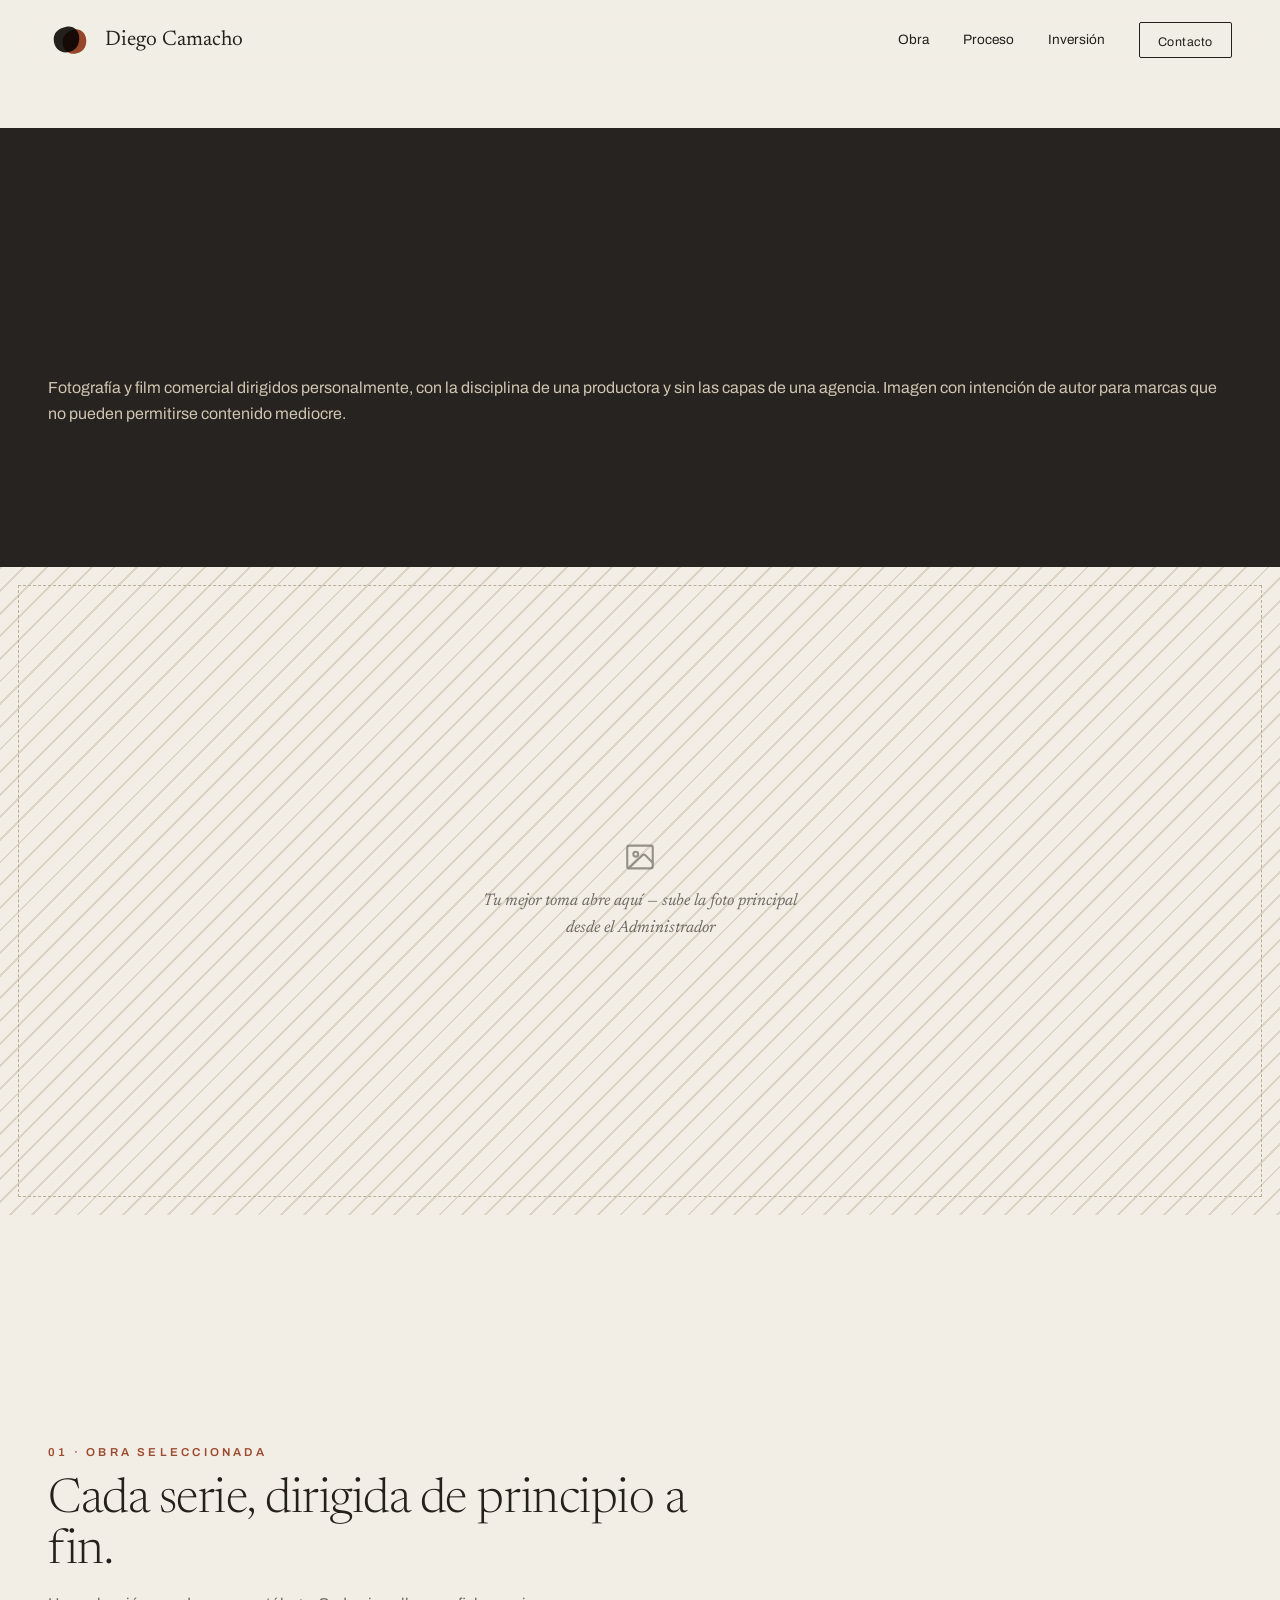
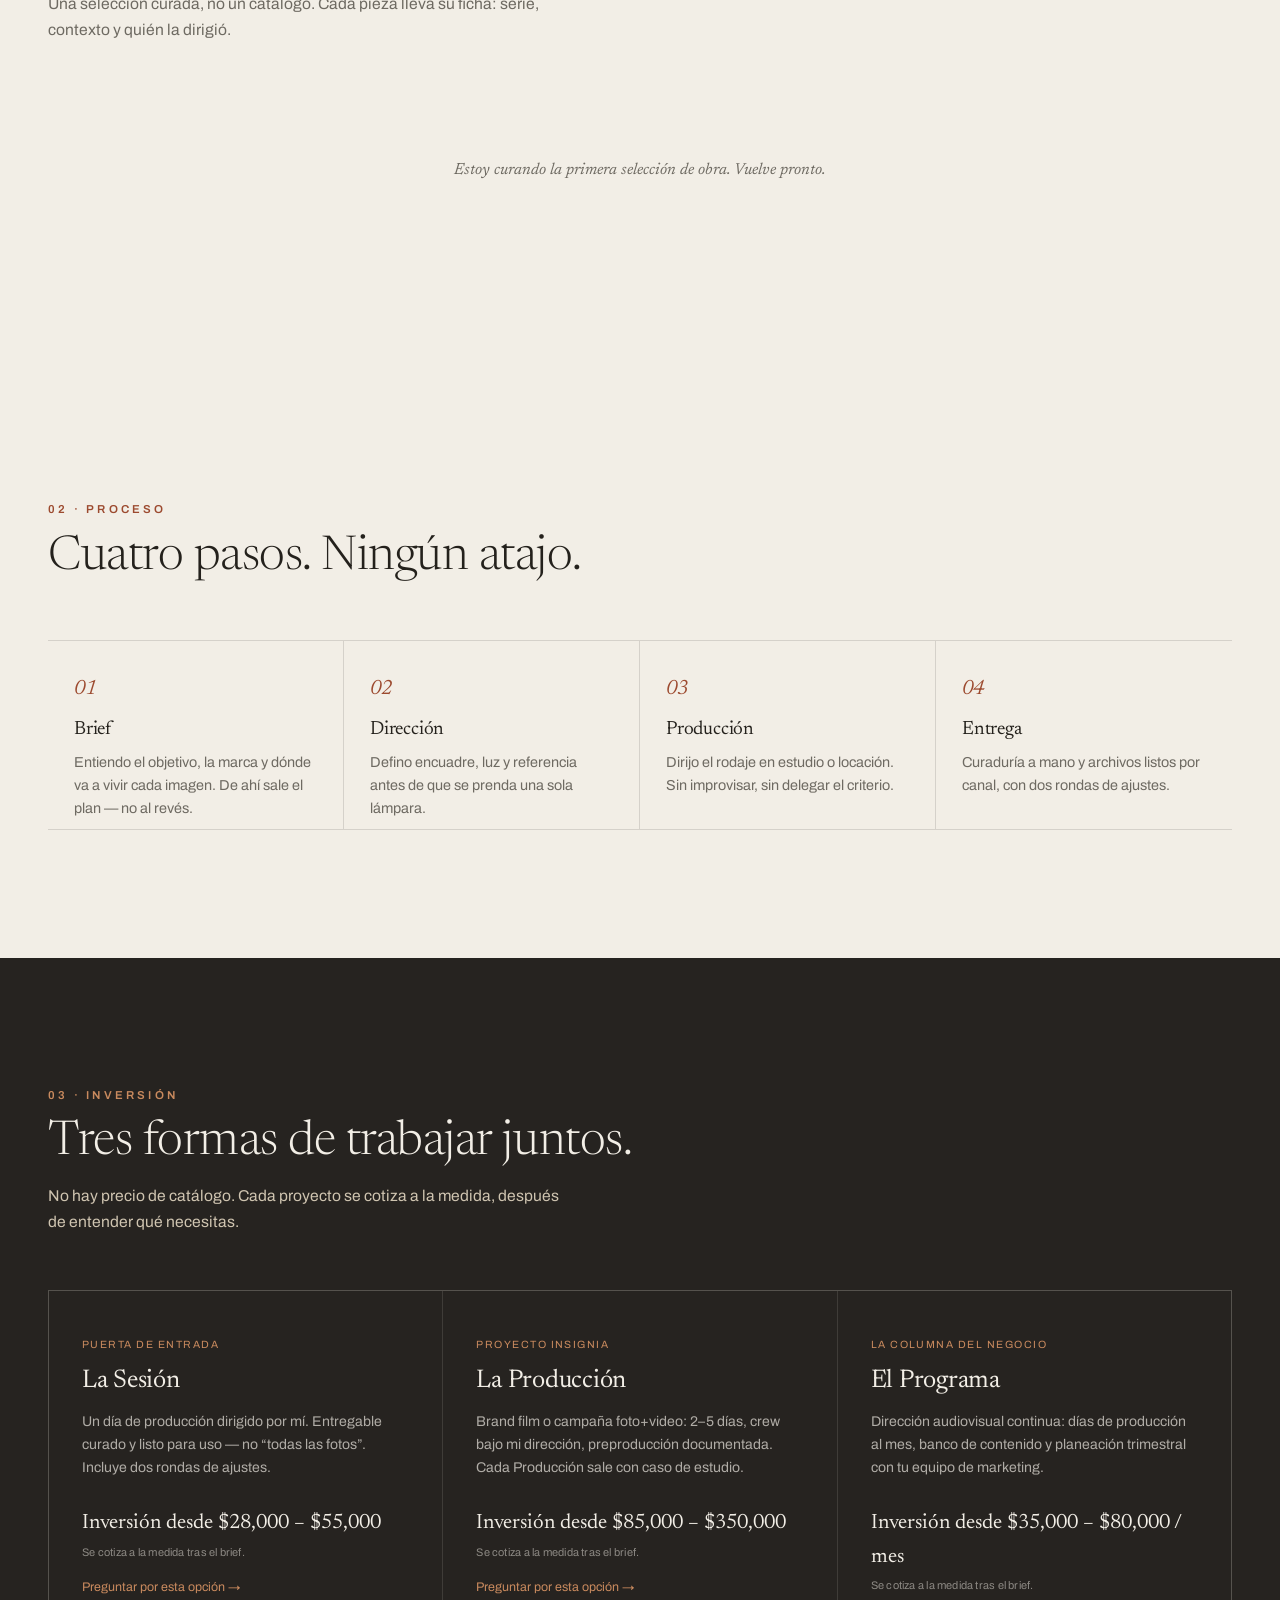
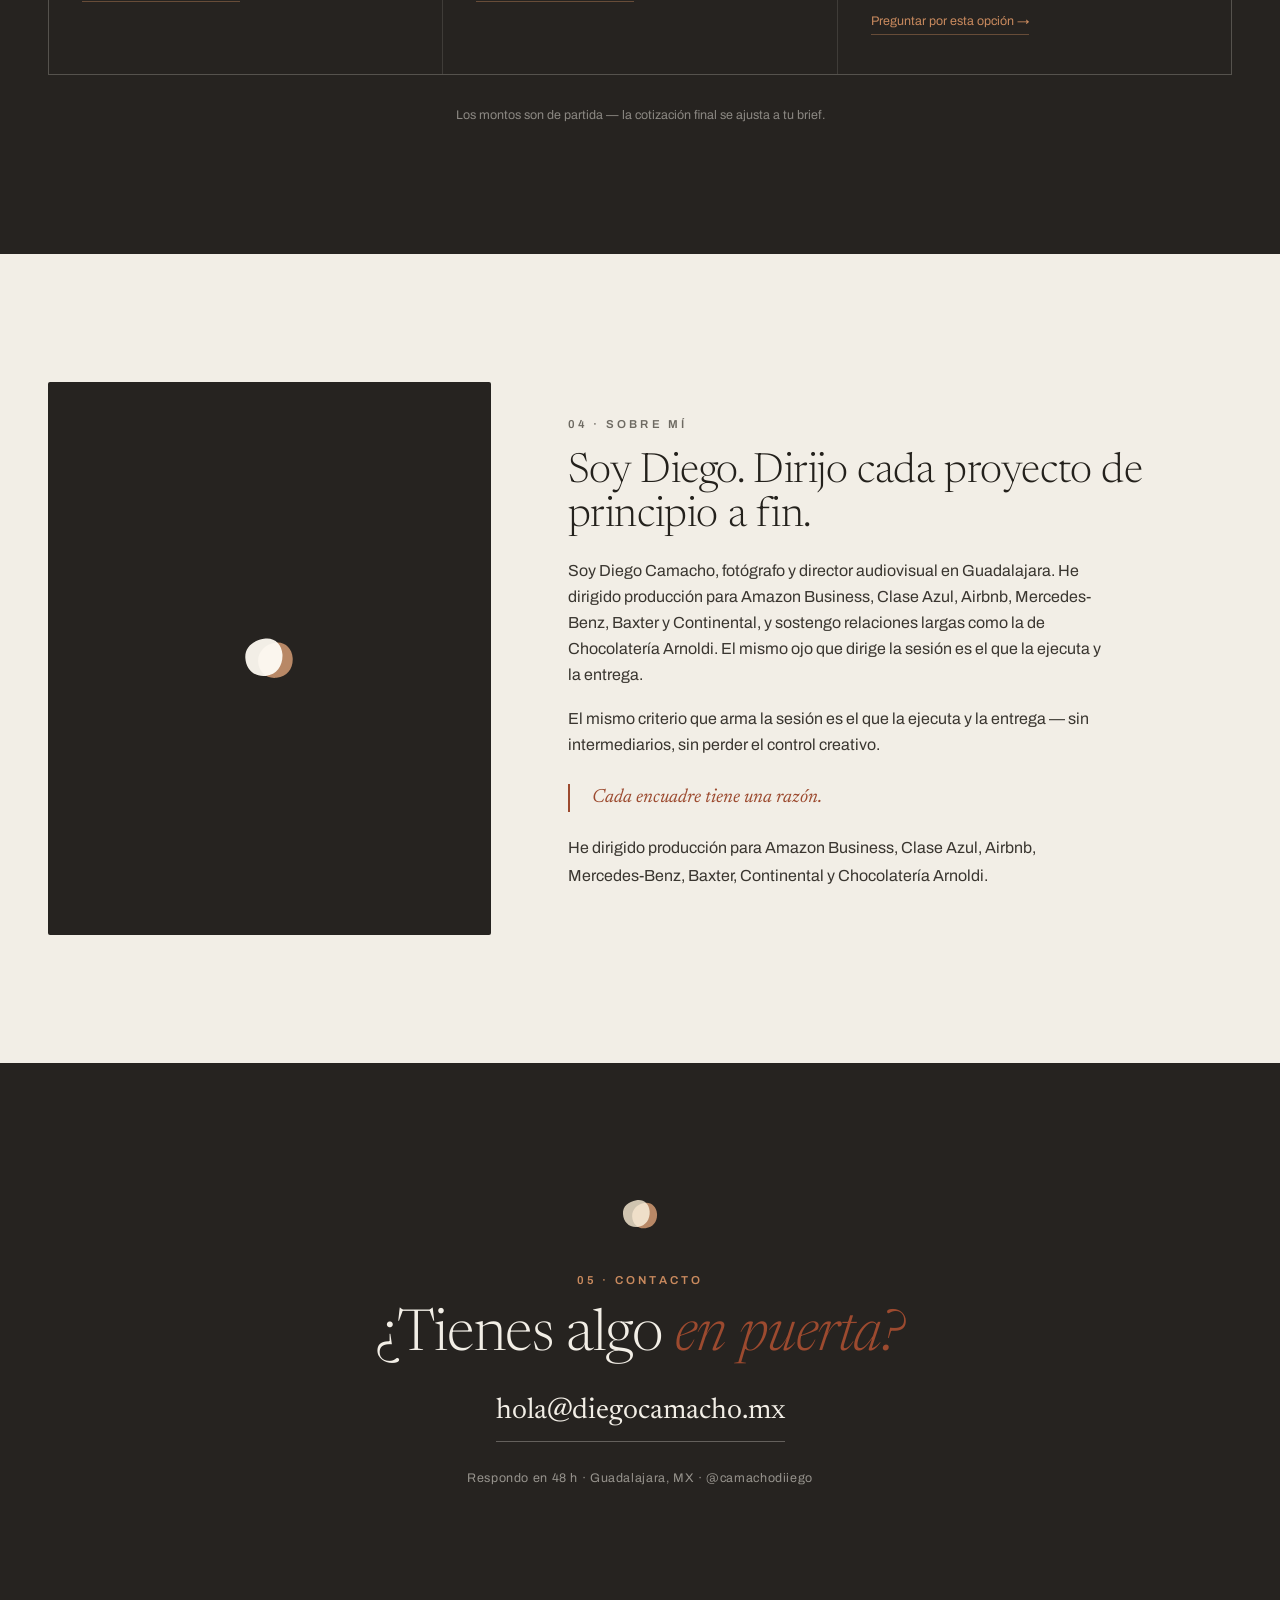
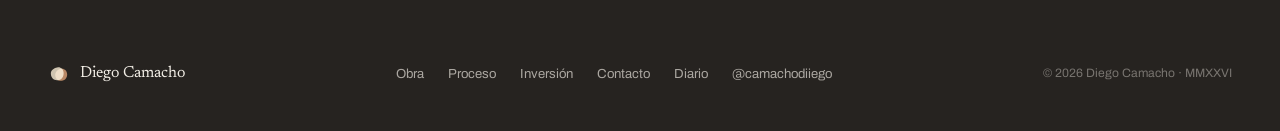
==== commit 3ca7fbf2: "Add files via upload" ====
--- a/index.html
+++ b/index.html
@@ -37,7 +37,7 @@
 </head>
 <body>
 
-<div class="preloader" id="preloader"><div class="preloader-mark"><svg viewBox="0 0 100 100" xmlns="http://www.w3.org/2000/svg"><path d="M42,20 C58,17 70,28 71,44 C72,61 63,76 45,78 C27,80 14,68 13,50 C12,33 25,23 42,20 Z" fill="#24211C"/><path d="M60,26 C75,24 86,35 87,50 C88,66 79,79 62,81 C46,83 34,72 33,56 C32,41 44,28 60,26 Z" fill="#9C4A2F" style="mix-blend-mode:multiply"/></svg></div></div>
+<div class="preloader" id="preloader"><div class="preloader-inner"><div class="preloader-mark"><svg viewBox="0 0 100 100" xmlns="http://www.w3.org/2000/svg"><path d="M42,20 C58,17 70,28 71,44 C72,61 63,76 45,78 C27,80 14,68 13,50 C12,33 25,23 42,20 Z" fill="#CFC4B0"/><path d="M60,26 C75,24 86,35 87,50 C88,66 79,79 62,81 C46,83 34,72 33,56 C32,41 44,28 60,26 Z" fill="#C98A5E" style="mix-blend-mode:multiply"/></svg></div><div class="preloader-name">Diego Camacho</div><div class="preloader-rule"></div></div></div>
 <a id="top"></a><header id="header">
   <nav class="nav">
     <a href="#top" class="logo" aria-label="Diego Camacho — inicio"><span class="logo-mark"><svg viewBox="0 0 100 100" xmlns="http://www.w3.org/2000/svg"><path d="M42,20 C58,17 70,28 71,44 C72,61 63,76 45,78 C27,80 14,68 13,50 C12,33 25,23 42,20 Z" fill="#24211C"/><path d="M60,26 C75,24 86,35 87,50 C88,66 79,79 62,81 C46,83 34,72 33,56 C32,41 44,28 60,26 Z" fill="#9C4A2F" style="mix-blend-mode:multiply"/></svg></span><span class="logo-text">Diego Camacho</span></a>
@@ -55,19 +55,25 @@
   <a class="nav-cta" href="#contacto">Contacto</a>
 </div>
 <main>
-<section class="hero" id="hero">
-  <div class="wrap">
-    <div class="hero-top">
-      <h1>Diego Camacho<span class="sub">de la idea <em>a la entrega.</em></span></h1>
-    </div>
-    <div class="hero-line"><span class="rule"></span><svg viewBox="0 0 100 100" style="width:20px;height:20px" xmlns="http://www.w3.org/2000/svg"><path d="M42,20 C58,17 70,28 71,44 C72,61 63,76 45,78 C27,80 14,68 13,50 C12,33 25,23 42,20 Z" fill="#24211C"/><path d="M60,26 C75,24 86,35 87,50 C88,66 79,79 62,81 C46,83 34,72 33,56 C32,41 44,28 60,26 Z" fill="#9C4A2F" style="mix-blend-mode:multiply"/></svg><span class="rule"></span></div>
-    <p class="lede" data-site="heroLede">Dirijo y ejecuto cada proyecto de principio a fin: fotografía y video comercial para marcas que no pueden permitirse contenido mediocre.</p>
-    <div class="hero-meta">
-      <div>Foto<span>Producto · Gastronomía</span></div>
-      <div>Video<span>Publicidad · Dirección de set</span></div>
-      <div>Base<span>Guadalajara, MX</span></div>
+<section id="hero">
+  <div class="hero-name">
+    <div class="wrap">
+      <div class="hero-top">
+        <h1>Diego Camacho<span class="sub">de la idea a la entrega.</span></h1>
+      </div>
+      <div class="hero-line"><span class="rule"></span><svg viewBox="0 0 100 100" style="width:18px;height:18px" xmlns="http://www.w3.org/2000/svg"><path d="M42,20 C58,17 70,28 71,44 C72,61 63,76 45,78 C27,80 14,68 13,50 C12,33 25,23 42,20 Z" fill="#CFC4B0"/><path d="M60,26 C75,24 86,35 87,50 C88,66 79,79 62,81 C46,83 34,72 33,56 C32,41 44,28 60,26 Z" fill="#C98A5E" style="mix-blend-mode:multiply"/></svg><span class="rule"></span></div>
+      <p class="lede" data-site="heroLede">Dirijo y ejecuto cada proyecto de principio a fin: fotografía y video comercial para marcas que no pueden permitirse contenido mediocre.</p>
+      <div class="hero-actions">
+        <a class="hero-cta" data-site-wa data-wa-msg="Hola, vi tu portafolio y quiero platicar sobre un proyecto." href="#" target="_blank"><svg viewBox="0 0 24 24" fill="currentColor"><path d="M12.04 2c-5.46 0-9.91 4.45-9.91 9.91 0 1.75.46 3.45 1.32 4.95L2.05 22l5.25-1.38c1.45.79 3.08 1.21 4.74 1.21 5.46 0 9.91-4.45 9.91-9.91S17.5 2 12.04 2zm0 18.15c-1.48 0-2.93-.4-4.2-1.15l-.3-.18-3.12.82.83-3.04-.2-.31a8.21 8.21 0 01-1.26-4.38c0-4.54 3.7-8.24 8.25-8.24 4.54 0 8.24 3.7 8.24 8.24 0 4.55-3.7 8.24-8.24 8.24z"/></svg>Cuéntame tu proyecto</a>
+        <div class="hero-meta">
+          <div>Foto<span>Producto · Gastronomía</span></div>
+          <div>Video<span>Publicidad · Set</span></div>
+          <div>Base<span>Guadalajara, MX</span></div>
+        </div>
+      </div>
     </div>
   </div>
+  <div class="hero-image" data-hero-image></div>
 </section>
 
 <section id="obra">
@@ -118,6 +124,7 @@
       <p data-site="aboutText">Fotógrafo y director audiovisual en Guadalajara. 16 años dirigiendo imagen para marcas que no pueden permitirse contenido mediocre.</p>
       <p>El mismo criterio que arma la sesión es el que la ejecuta y la entrega — sin intermediarios, sin perder el control creativo.</p>
       <div class="sobre-quote"><p>Cada encuadre tiene una razón.</p></div>
+      <p class="trust-line">He dirigido producción para Amazon Business, Clase Azul, Airbnb, Mercedes-Benz, Baxter, Continental y Chocolatería Arnoldi.</p>
     </div>
   </div>
 </section>
@@ -145,4 +152,4 @@
     <span class="footer-credit">© 2026 Diego Camacho · MMXXVI</span>
   </div>
 </footer>
-</body></html>+<a class="wa-float" id="waFloat" data-site-wa data-wa-msg="Hola, vi tu portafolio y tengo una duda." href="#" target="_blank"><svg viewBox="0 0 24 24" fill="currentColor"><path d="M12.04 2c-5.46 0-9.91 4.45-9.91 9.91 0 1.75.46 3.45 1.32 4.95L2.05 22l5.25-1.38c1.45.79 3.08 1.21 4.74 1.21 5.46 0 9.91-4.45 9.91-9.91S17.5 2 12.04 2zm0 18.15c-1.48 0-2.93-.4-4.2-1.15l-.3-.18-3.12.82.83-3.04-.2-.31a8.21 8.21 0 01-1.26-4.38c0-4.54 3.7-8.24 8.25-8.24 4.54 0 8.24 3.7 8.24 8.24 0 4.55-3.7 8.24-8.24 8.24z"/></svg><span>WhatsApp</span></a></body></html>
--- a/assets/style.css
+++ b/assets/style.css
@@ -18,21 +18,27 @@
 .eyebrow.muted{color:var(--gris)}
 .muted{color:var(--gris)}
 
-/* ===================== PRELOADER (solo un fundido — el logo no se anima) ===================== */
-.preloader{position:fixed;inset:0;z-index:1000;background:var(--papel);display:flex;align-items:center;justify-content:center;transition:opacity .9s var(--ease),visibility .9s var(--ease)}
+/* ===================== PRELOADER (fundido deliberado — el símbolo nunca se anima) ===================== */
+.preloader{position:fixed;inset:0;z-index:1000;background:var(--nogal);display:flex;align-items:center;justify-content:center;transition:opacity 1s var(--ease),visibility 1s var(--ease)}
 .preloader.done{opacity:0;visibility:hidden;pointer-events:none}
+.preloader-inner{display:flex;flex-direction:column;align-items:center;gap:22px}
 .preloader-mark{opacity:0;transition:opacity 1s var(--ease)}
 .preloader.ready .preloader-mark{opacity:1}
-.preloader-mark svg{width:46px;height:46px}
+.preloader-mark svg{width:40px;height:40px}
+.preloader-name{font-family:Newsreader,serif;font-weight:300;font-size:clamp(1.7rem,4.6vw,2.5rem);color:var(--papel);opacity:0;transform:translateY(8px) scale(.98);transition:opacity 1.1s var(--ease) .25s,transform 1.1s var(--ease) .25s}
+.preloader.ready .preloader-name{opacity:1;transform:translateY(0) scale(1)}
+.preloader-rule{width:64px;height:1px;background:rgba(242,238,230,.25);position:relative;overflow:hidden}
+.preloader-rule::after{content:'';position:absolute;inset:0;background:var(--cobre);width:0%;transition:width 1.6s var(--ease) .4s}
+.preloader.ready .preloader-rule::after{width:100%}
 
 /* ===================== NAV ===================== */
 header{position:fixed;top:0;left:0;right:0;z-index:100;background:rgba(242,238,230,.86);backdrop-filter:blur(12px);transition:border-color .3s}
 header{border-bottom:1px solid transparent}
 header.scrolled{border-bottom-color:var(--linea)}
-.nav{display:flex;align-items:center;justify-content:space-between;padding:20px clamp(20px,4.5vw,48px);max-width:1280px;margin:0 auto}
-.logo{display:flex;align-items:center;gap:11px;text-decoration:none}
-.logo-mark{width:30px;height:30px;flex-shrink:0}
-.logo-text{font-family:Newsreader,serif;font-weight:400;font-size:1.08rem;color:var(--tinta)}
+.nav{display:flex;align-items:center;justify-content:space-between;padding:18px clamp(20px,4.5vw,48px);max-width:1280px;margin:0 auto}
+.logo{display:flex;align-items:center;gap:13px;text-decoration:none}
+.logo-mark{width:44px;height:44px;flex-shrink:0}
+.logo-text{font-family:Newsreader,serif;font-weight:400;font-size:1.32rem;color:var(--tinta)}
 .nav-links{display:flex;align-items:center;gap:34px;list-style:none;font-size:.85rem}
 .nav-links a{text-decoration:none;position:relative;padding-bottom:5px;color:var(--tinta)}
 .nav-links a::after{content:'';position:absolute;left:0;bottom:0;width:0;height:1px;background:var(--tinta);transition:width .3s var(--ease)}
@@ -50,23 +56,33 @@
   .hamburger{display:flex}
 }
 
-/* ===================== HERO ===================== */
-.hero{min-height:100vh;display:flex;flex-direction:column;justify-content:center;padding:150px 0 70px}
-.hero .wrap{width:100%}
-.hero-top{opacity:0;transform:translateY(16px);transition:opacity .9s var(--ease) .15s,transform .9s var(--ease) .15s}
+/* ===================== HERO — nameplate oscuro + imagen a sangre completa ===================== */
+.hero-name{background:var(--nogal);color:var(--hueso);padding:148px 0 0;text-align:left}
+.hero-name .wrap{padding-bottom:54px}
+.hero-top{opacity:0;transform:translateY(16px);transition:opacity .95s var(--ease) .1s,transform .95s var(--ease) .1s}
 .hero.in .hero-top{opacity:1;transform:translateY(0)}
-.hero h1{font-size:clamp(3rem,9vw,7.25rem);font-weight:300;color:var(--tinta);letter-spacing:-.015em}
-.hero h1 .sub{display:block;font-size:.34em;margin-top:.15em}
-.hero-line{display:flex;align-items:center;gap:20px;margin:32px 0 30px;opacity:0;transform:translateY(14px);transition:opacity .9s var(--ease) .35s,transform .9s var(--ease) .35s}
+.hero h1{font-size:clamp(3.4rem,10.5vw,8.2rem);font-weight:300;color:var(--papel);letter-spacing:-.015em}
+.hero h1 .sub{display:block;font-size:.3em;margin-top:.22em;color:var(--cobre);font-style:italic}
+.hero-line{display:flex;align-items:center;gap:18px;margin:30px 0 26px;opacity:0;transform:translateY(12px);transition:opacity .9s var(--ease) .3s,transform .9s var(--ease) .3s}
 .hero.in .hero-line{opacity:1;transform:translateY(0)}
-.hero-line .rule{flex:0 0 auto;width:44px;height:1px;background:var(--linea);position:relative}
-.hero-line svg{width:20px;height:20px;flex-shrink:0}
-.hero p.lede{max-width:560px;font-size:clamp(16px,2vw,19px);color:#3a3630;opacity:0;transform:translateY(14px);transition:opacity .9s var(--ease) .5s,transform .9s var(--ease) .5s}
+.hero-line .rule{flex:0 0 auto;width:40px;height:1px;background:rgba(242,238,230,.22)}
+.hero-line svg{width:18px;height:18px;flex-shrink:0}
+.hero p.lede{max-width:520px;font-size:clamp(15px,1.8vw,18px);color:var(--hueso);opacity:0;transform:translateY(12px);transition:opacity .9s var(--ease) .42s,transform .9s var(--ease) .42s}
 .hero.in p.lede{opacity:1;transform:translateY(0)}
-.hero-meta{display:flex;gap:38px;flex-wrap:wrap;margin-top:44px;font-size:12px;letter-spacing:.05em;color:var(--gris);opacity:0;transform:translateY(14px);transition:opacity .9s var(--ease) .65s,transform .9s var(--ease) .65s}
-.hero.in .hero-meta{opacity:1;transform:translateY(0)}
-.hero-meta div span{display:block;font-family:Newsreader,serif;font-size:16px;color:var(--tinta);margin-top:4px}
-@media(max-width:720px){.hero{padding:126px 0 56px}.hero-meta{gap:26px}}
+.hero-actions{display:flex;align-items:center;gap:28px;flex-wrap:wrap;margin-top:34px;opacity:0;transform:translateY(12px);transition:opacity .9s var(--ease) .54s,transform .9s var(--ease) .54s}
+.hero.in .hero-actions{opacity:1;transform:translateY(0)}
+.hero-cta{display:inline-flex;align-items:center;gap:10px;background:var(--barro);color:#fff;text-decoration:none;font-size:.84rem;letter-spacing:.03em;padding:15px 26px;border-radius:2px;transition:background .3s var(--ease),transform .25s var(--ease)}
+.hero-cta:hover{background:#a9502f;transform:translateY(-2px)}
+.hero-cta svg{width:16px;height:16px}
+.hero-meta{display:flex;gap:34px;flex-wrap:wrap;font-size:11.5px;letter-spacing:.05em;color:#a39c90}
+.hero-meta div span{display:block;font-family:Newsreader,serif;font-size:14px;color:var(--hueso);margin-top:3px}
+@media(max-width:720px){.hero-name{padding:120px 0 0}.hero-actions{flex-direction:column;align-items:flex-start;gap:22px}}
+
+.hero-image{position:relative;left:50%;right:50%;margin-left:-50vw;margin-right:-50vw;width:100vw;height:clamp(360px,72vh,760px);overflow:hidden;background:repeating-linear-gradient(135deg,var(--lino) 0 2px,var(--papel) 2px 16px)}
+.hero-image img{width:100%;height:100%;object-fit:cover;display:block}
+.hero-image .ph{position:absolute;inset:18px;border:1.5px dashed #b9ae98;display:flex;flex-direction:column;align-items:center;justify-content:center;gap:14px;color:var(--gris)}
+.hero-image .ph svg{width:34px;height:34px;opacity:.7}
+.hero-image .ph span{font-family:Newsreader,serif;font-style:italic;font-size:1.05rem;text-align:center;max-width:360px;padding:0 20px}
 
 /* ===================== REVEAL genérico (secciones estáticas) ===================== */
 .reveal{opacity:0;transform:translateY(24px);transition:opacity .8s var(--ease),transform .8s var(--ease)}
@@ -83,12 +99,13 @@
 
 /* ===================== OBRA — galería envolvente ===================== */
 #obra{padding-top:clamp(60px,8vw,100px)}
-.obra-grid{display:grid;grid-template-columns:repeat(3,1fr);gap:clamp(16px,2.2vw,30px);margin-top:8px}
+.obra-grid{display:grid;grid-template-columns:repeat(3,1fr);gap:clamp(26px,3.4vw,48px);margin-top:8px}
 @media(max-width:900px){.obra-grid{grid-template-columns:repeat(2,1fr)}}
 @media(max-width:600px){.obra-grid{grid-template-columns:1fr}}
 .obra-piece{opacity:0;transform:translateY(22px);transition:opacity .8s var(--ease),transform .8s var(--ease)}
 .obra-piece.visible{opacity:1;transform:translateY(0)}
-.obra-piece .frame{position:relative;aspect-ratio:4/5;overflow:hidden;background:repeating-linear-gradient(135deg,var(--lino) 0 2px,var(--papel) 2px 14px);cursor:zoom-in}
+.obra-piece .frame{position:relative;aspect-ratio:4/5;overflow:hidden;background:repeating-linear-gradient(135deg,var(--lino) 0 2px,var(--papel) 2px 14px);cursor:zoom-in;border:1.5px dashed transparent}
+.obra-piece .frame.is-ph{border-color:#b9ae98}
 .obra-piece.wide{grid-column:span 2}
 .obra-piece.wide .frame{aspect-ratio:16/10}
 @media(max-width:600px){.obra-piece.wide{grid-column:span 1}}
@@ -96,7 +113,10 @@
 .obra-piece .veil{position:absolute;inset:0;background:var(--barro);opacity:0;mix-blend-mode:multiply;transition:opacity .5s var(--ease);pointer-events:none}
 .obra-piece:hover .frame img{transform:scale(1.05)}
 .obra-piece:hover .veil{opacity:.14}
-.obra-piece .ph-label{position:absolute;inset:0;display:flex;align-items:center;justify-content:center;font-family:Newsreader,serif;font-style:italic;color:var(--gris);font-size:.95rem;text-align:center;padding:0 20px}
+.obra-piece .ph-label{position:absolute;inset:14px;display:flex;flex-direction:column;align-items:center;justify-content:center;gap:9px;text-align:center;padding:0 14px}
+.obra-piece .ph-label svg{width:22px;height:22px;color:var(--gris);opacity:.7}
+.obra-piece .ph-label .pht{font-family:Newsreader,serif;font-style:italic;color:var(--tinta);font-size:.92rem}
+.obra-piece .ph-label .phs{font-size:9px;letter-spacing:.07em;text-transform:uppercase;color:var(--gris)}
 .obra-ficha{margin-top:13px;display:flex;justify-content:space-between;align-items:baseline;gap:10px}
 .obra-ficha .t{font-family:Newsreader,serif;font-size:1.02rem;color:var(--tinta)}
 .obra-ficha .ctx{font-size:10px;letter-spacing:.12em;text-transform:uppercase;color:var(--gris);display:block;margin-top:2px}
@@ -136,7 +156,16 @@
 .inv-card p{color:rgba(242,238,230,.68);font-size:.88rem;margin-bottom:26px;min-height:70px}
 .inv-card .price{font-family:Newsreader,serif;font-size:1.3rem;color:var(--papel)}
 .inv-card .price small{display:block;font-family:Archivo;font-size:11px;color:rgba(242,238,230,.5);margin-top:3px;font-weight:400;letter-spacing:.02em}
+.inv-card .inv-link{display:inline-flex;align-items:center;gap:7px;margin-top:16px;font-size:.78rem;color:var(--cobre);text-decoration:none;border-bottom:1px solid rgba(201,138,94,.4);padding-bottom:3px;transition:border-color .25s,gap .25s}
+.inv-card .inv-link:hover{gap:10px;border-color:var(--cobre)}
 .inv-foot{text-align:center;margin-top:30px;font-size:12.5px;color:rgba(242,238,230,.5)}
+
+/* ===================== WHATSAPP FLOTANTE ===================== */
+.wa-float{position:fixed;bottom:24px;right:24px;z-index:200;display:flex;align-items:center;gap:9px;background:#25D366;color:#fff;text-decoration:none;padding:14px 20px;border-radius:999px;font-size:.8rem;letter-spacing:.02em;box-shadow:0 8px 22px rgba(0,0,0,.18);opacity:0;transform:translateY(14px);transition:opacity .5s var(--ease),transform .35s var(--ease)}
+.wa-float.shown{opacity:1;transform:translateY(0)}
+.wa-float:hover{transform:scale(1.05)}
+.wa-float svg{width:18px;height:18px;flex-shrink:0}
+@media(max-width:720px){.wa-float span{display:none}.wa-float{padding:14px}}
 
 /* ===================== SOBRE MÍ ===================== */
 .sobre-grid{display:grid;grid-template-columns:.8fr 1.2fr;gap:clamp(30px,6vw,80px);align-items:center}
@@ -146,6 +175,7 @@
 .sobre-text p{color:#3a3630;margin-bottom:18px;max-width:540px;font-size:1rem}
 .sobre-quote{margin-top:26px;padding-left:22px;border-left:2px solid var(--barro)}
 .sobre-quote p{font-family:Newsreader,serif;font-style:italic;color:var(--barro);font-size:1.2rem;line-height:1.5;max-width:420px}
+.trust-line{font-size:.86rem;color:var(--gris);margin-top:22px;line-height:1.7}
 
 /* ===================== CONTACTO ===================== */
 .contacto{background:var(--nogal);color:var(--hueso);text-align:center}
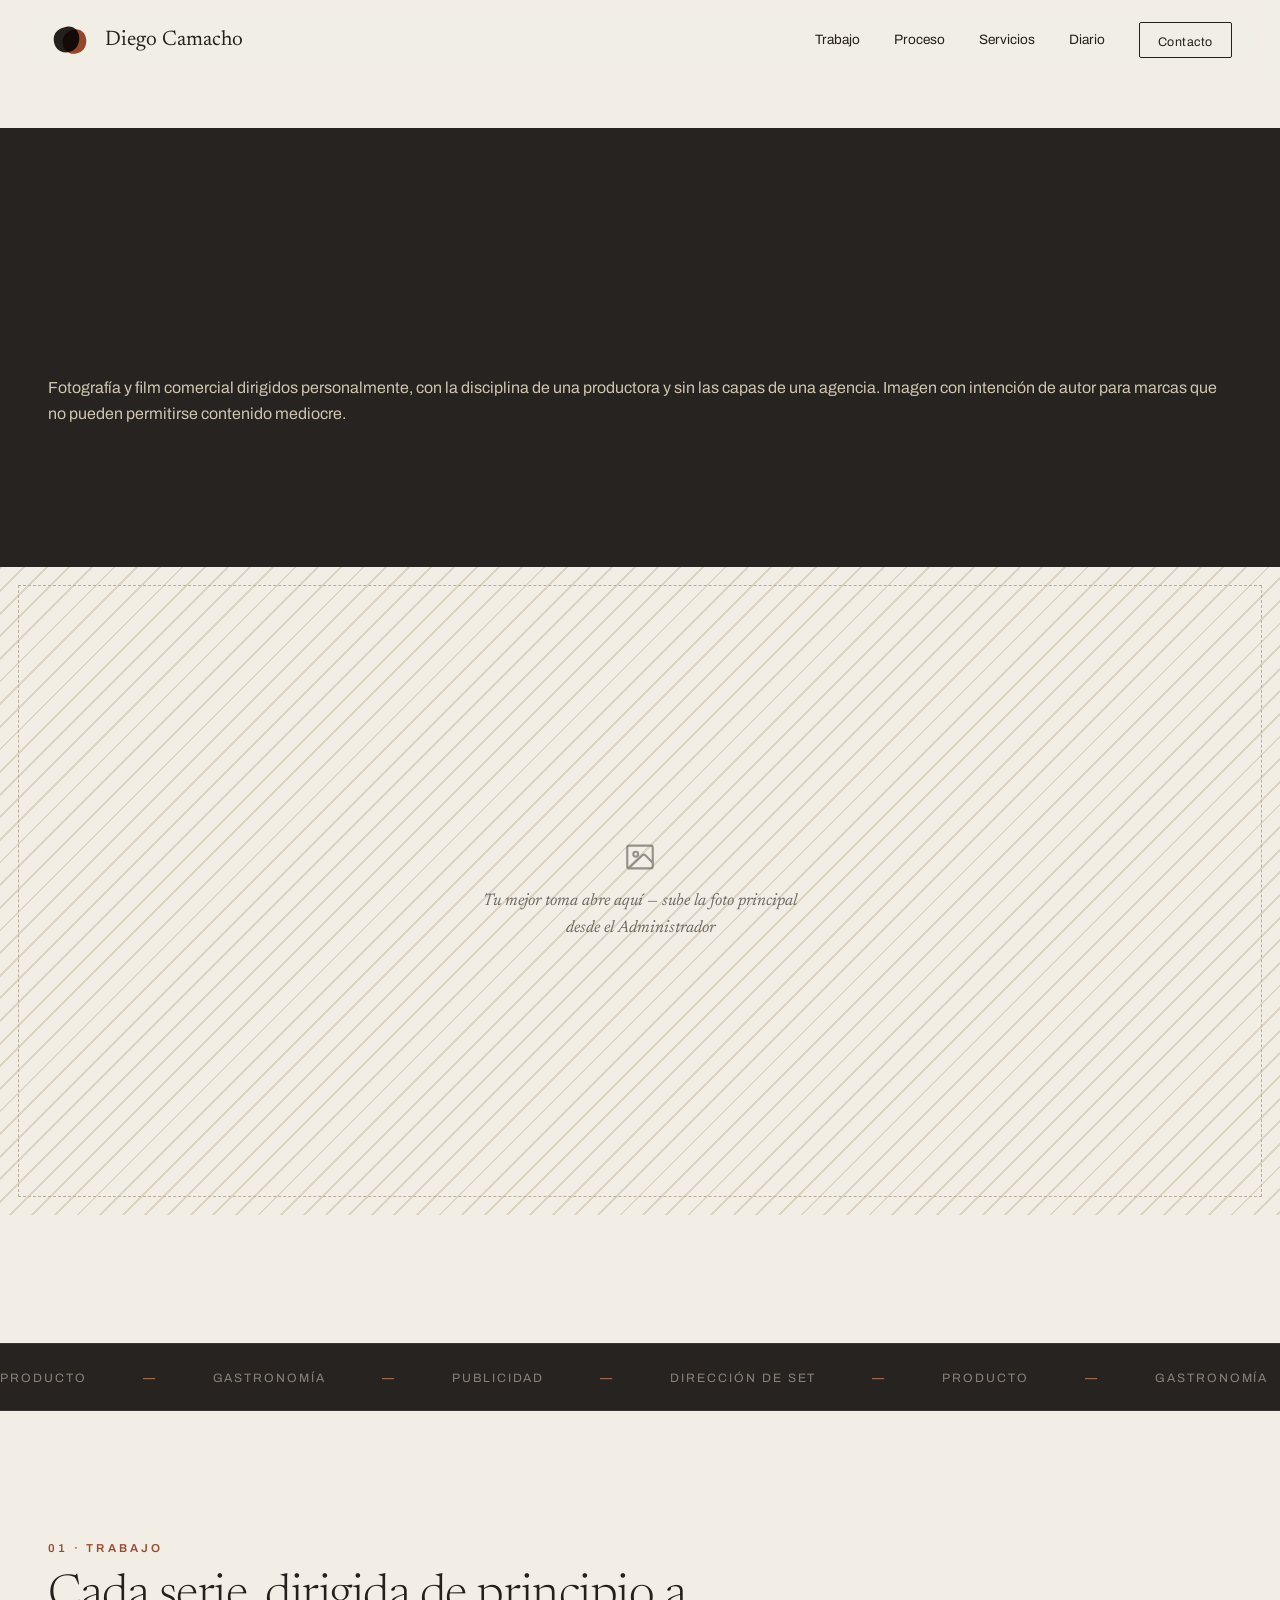
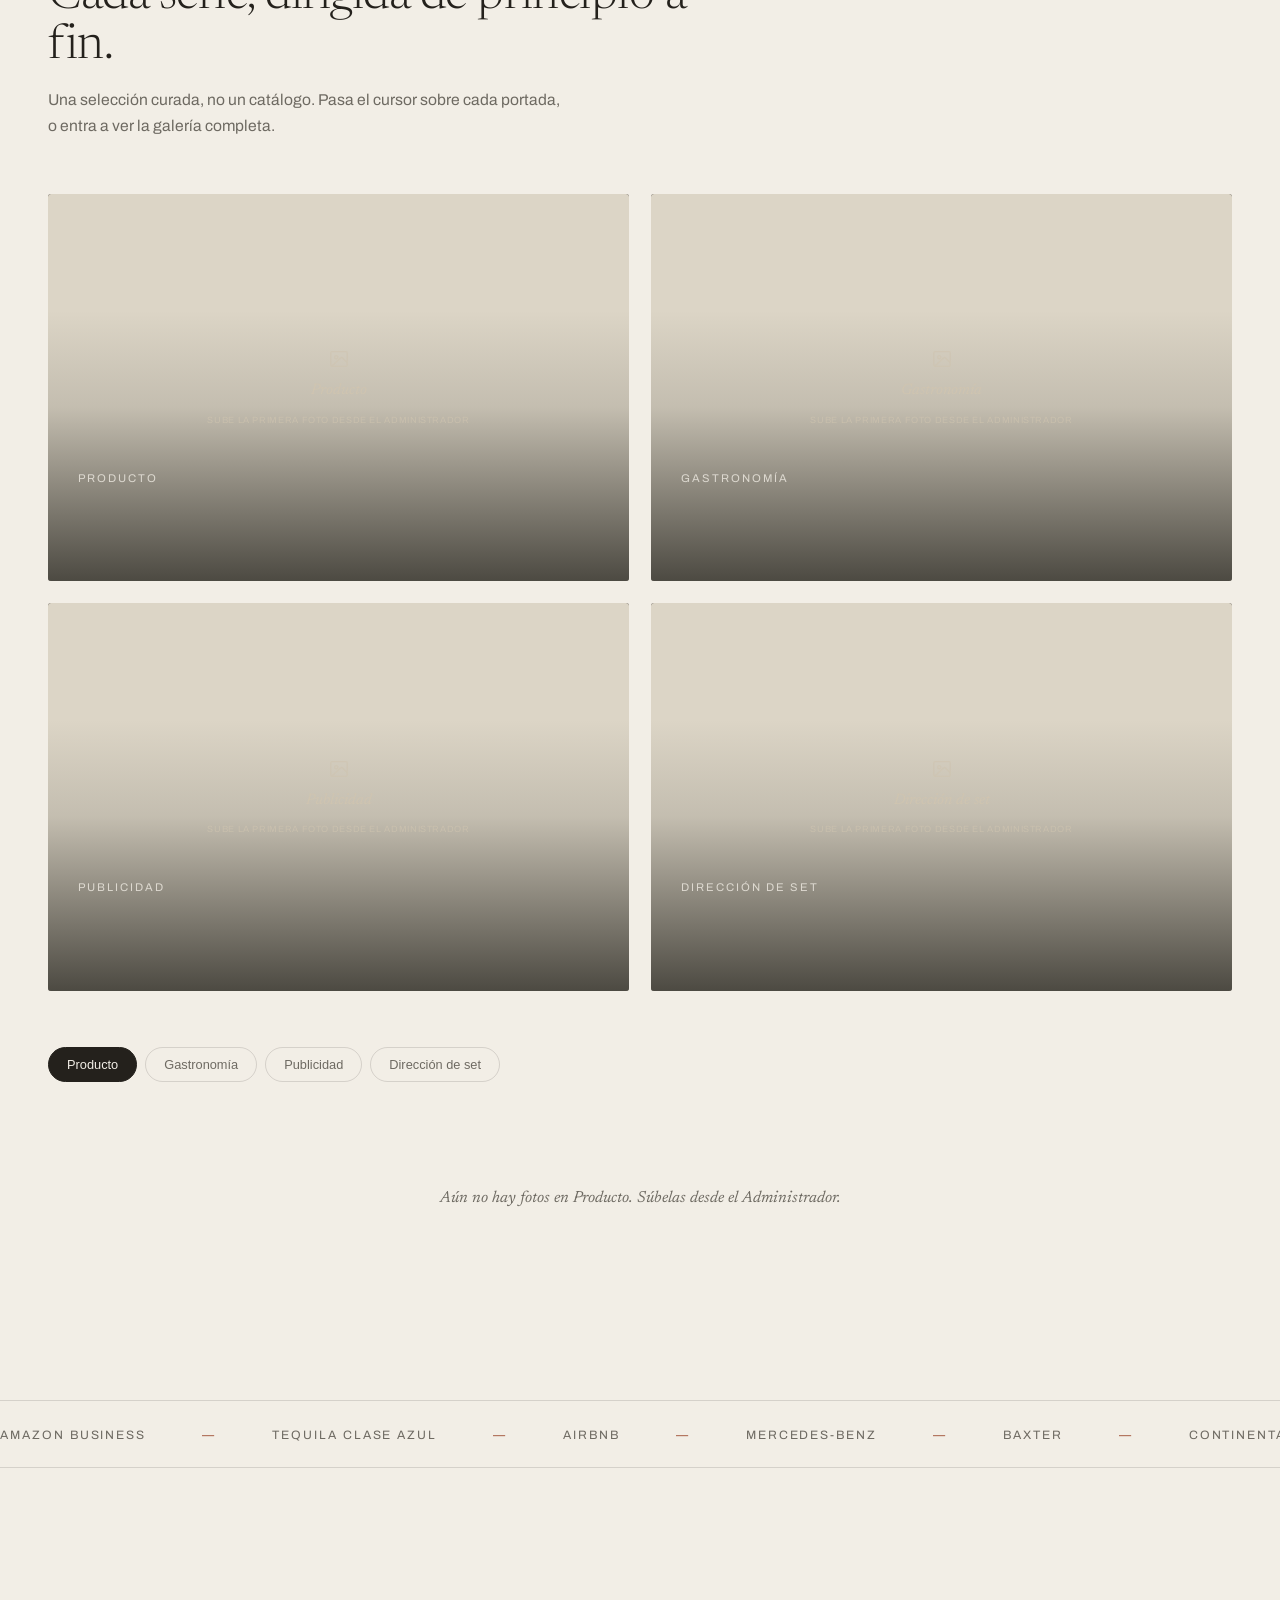
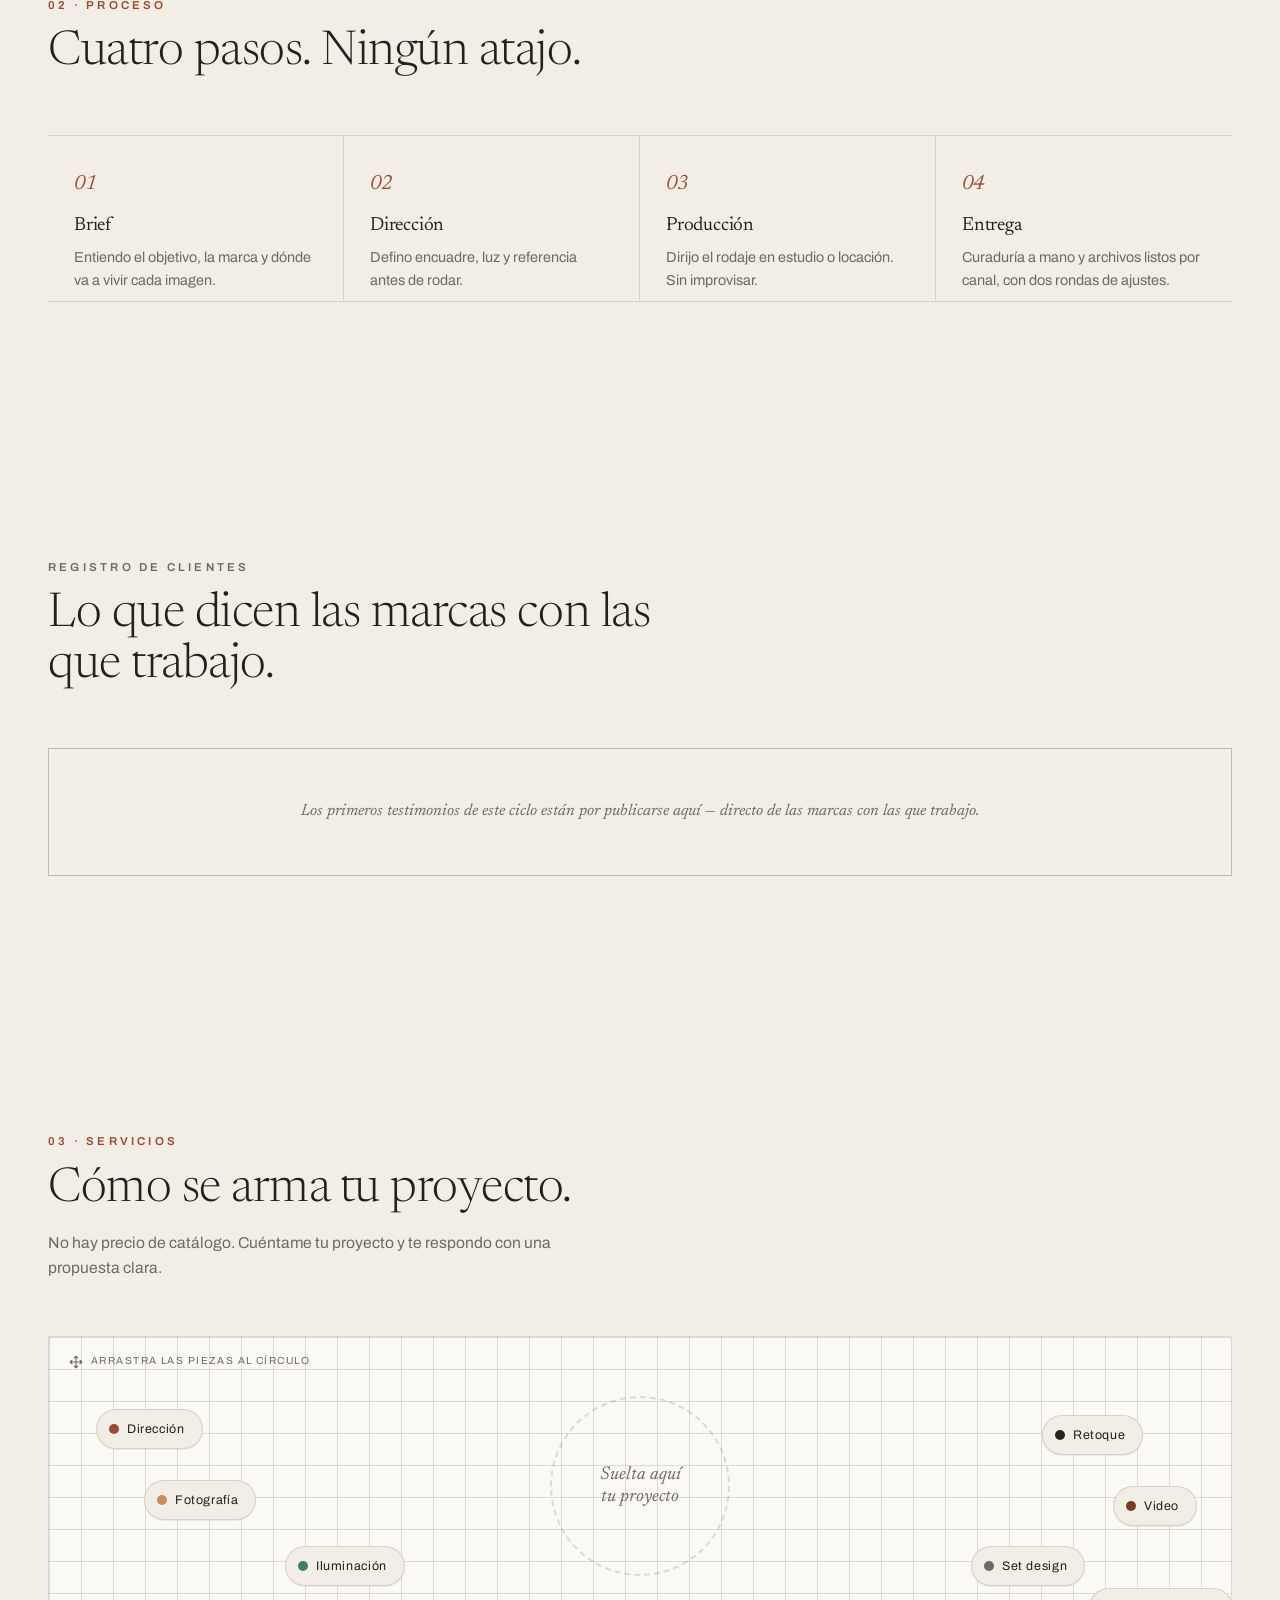
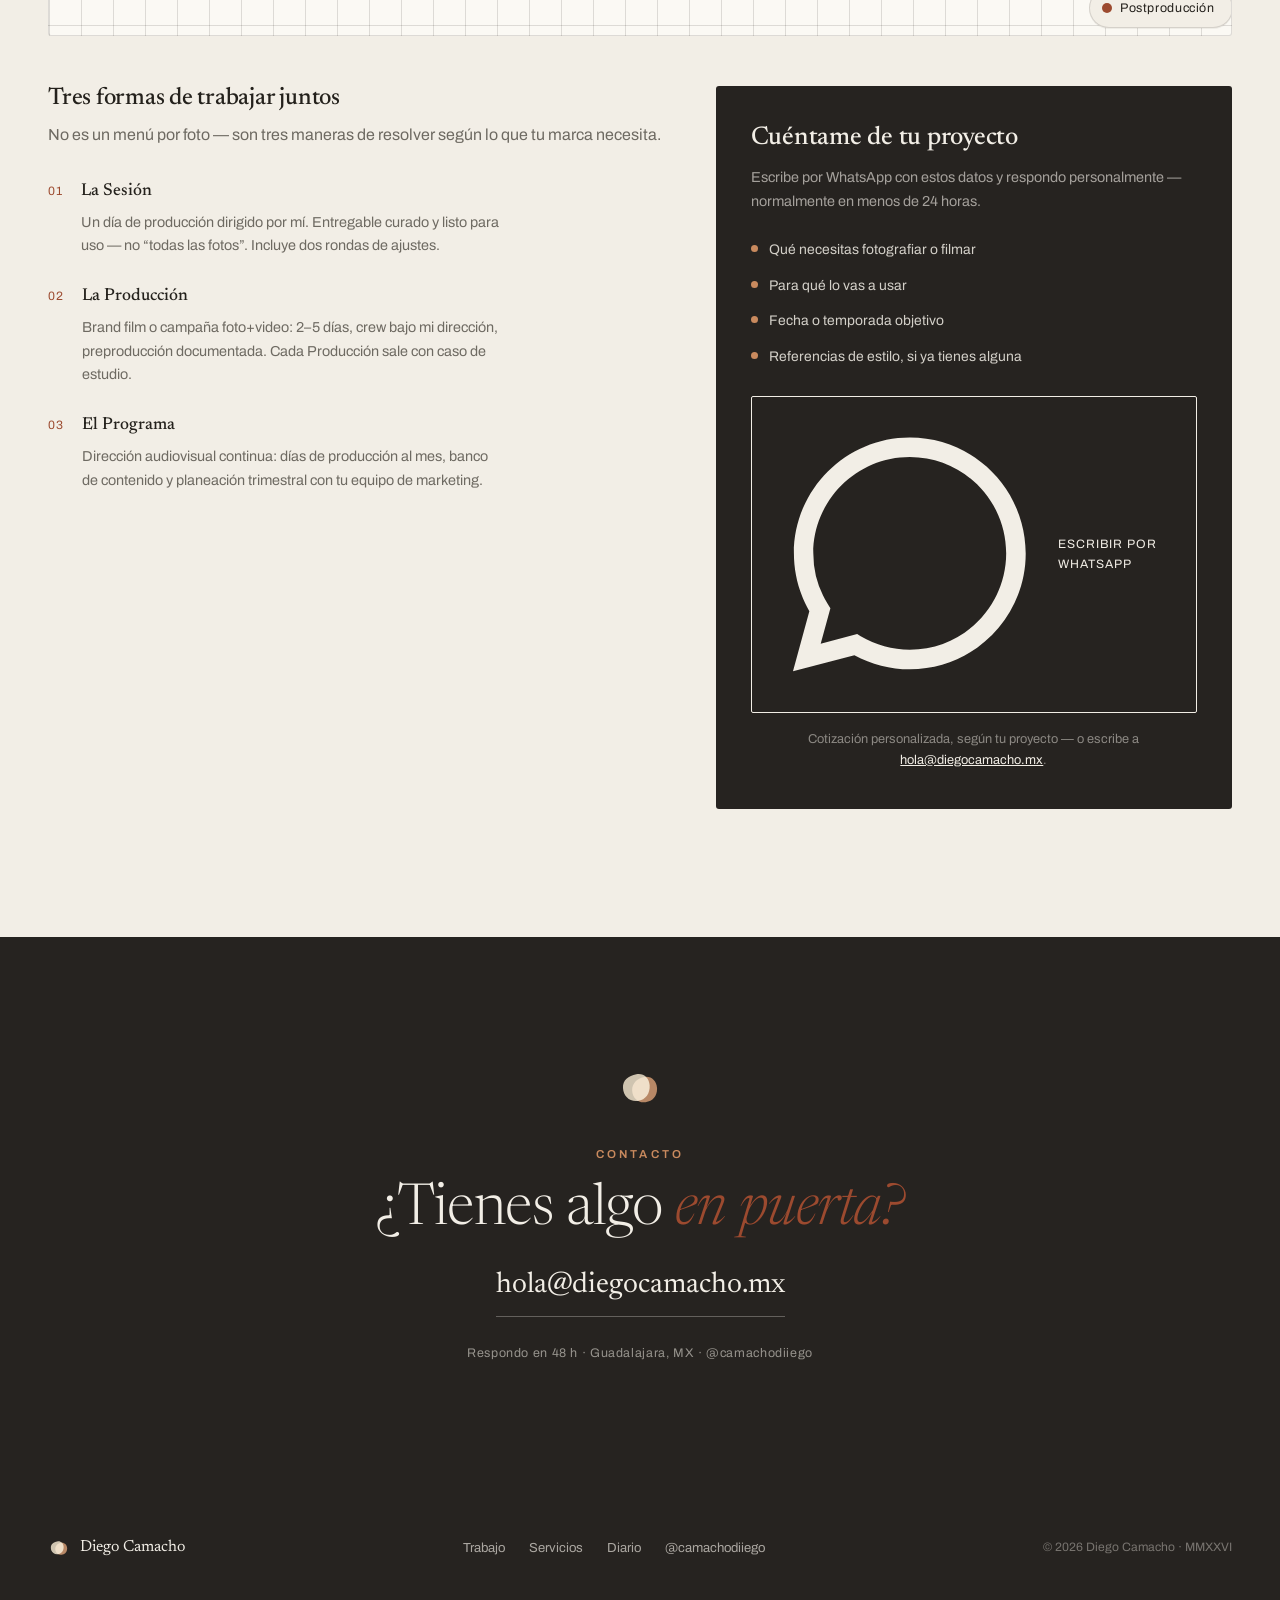
==== commit 1ee1d04b: "Add files via upload" ====
--- a/index.html
+++ b/index.html
@@ -4,30 +4,16 @@
 <meta charset="UTF-8">
 <meta name="viewport" content="width=device-width, initial-scale=1.0">
 <title>Diego Camacho — Fotografía y Video Comercial en Guadalajara</title>
-<meta name="description" content="Fotografía y video comercial dirigidos personalmente por Diego Camacho en Guadalajara: producto, gastronomía, publicidad y dirección de set. 16 años de oficio.">
+<meta name="description" content="Fotografía y video comercial dirigidos personalmente por Diego Camacho en Guadalajara: producto, gastronomía, publicidad y dirección de set.">
 <link rel="canonical" href="https://www.diegocamacho.mx/">
 <link rel="icon" href="assets/favicon.ico">
 <link rel="apple-touch-icon" href="assets/apple-touch-icon.png">
 <meta property="og:type" content="website">
-<meta property="og:url" content="https://www.diegocamacho.mx/">
 <meta property="og:title" content="Diego Camacho — Fotografía y Video Comercial en Guadalajara">
 <meta property="og:description" content="Fotografía y video comercial dirigidos personalmente por Diego Camacho en Guadalajara: producto, gastronomía, publicidad y dirección de set.">
 <meta property="og:locale" content="es_MX">
-<meta name="twitter:card" content="summary_large_image">
 <script type="application/ld+json">
-{
-  "@context": "https://schema.org",
-  "@type": "Person",
-  "@id": "https://www.diegocamacho.mx/#persona",
-  "name": "Diego Camacho",
-  "jobTitle": "Fotógrafo y director audiovisual comercial",
-  "description": "Firma audiovisual de autor con operación de productora. Fotografía y video comercial en Guadalajara, 16 años dirigiendo imagen para marcas.",
-  "url": "https://www.diegocamacho.mx/",
-  "address": { "@type": "PostalAddress", "addressLocality": "Guadalajara", "addressRegion": "Jalisco", "addressCountry": "MX" },
-  "knowsAbout": ["Fotografía de producto", "Fotografía gastronómica", "Fotografía publicitaria", "Dirección de set"],
-  "makesOffer": { "@type": "Offer", "priceSpecification": { "@type": "PriceSpecification", "price": "Cotización por proyecto" },
-    "itemOffered": { "@type": "Service", "name": "Fotografía y video comercial", "description": "Producción fotográfica y audiovisual dirigida personalmente para marcas." } }
-}
+{ "@context":"https://schema.org","@type":"Person","name":"Diego Camacho","jobTitle":"Fotógrafo y director audiovisual comercial","description":"Firma audiovisual de autor con operación de productora en Guadalajara. 16 años dirigiendo imagen para marcas.","url":"https://www.diegocamacho.mx/","address":{"@type":"PostalAddress","addressLocality":"Guadalajara","addressRegion":"Jalisco","addressCountry":"MX"} }
 </script>
 <link rel="preconnect" href="https://fonts.googleapis.com">
 <link rel="preconnect" href="https://fonts.gstatic.com" crossorigin>
@@ -36,33 +22,24 @@
 <script defer src="assets/app.js"></script>
 </head>
 <body>
-
-<div class="preloader" id="preloader"><div class="preloader-inner"><div class="preloader-mark"><svg viewBox="0 0 100 100" xmlns="http://www.w3.org/2000/svg"><path d="M42,20 C58,17 70,28 71,44 C72,61 63,76 45,78 C27,80 14,68 13,50 C12,33 25,23 42,20 Z" fill="#CFC4B0"/><path d="M60,26 C75,24 86,35 87,50 C88,66 79,79 62,81 C46,83 34,72 33,56 C32,41 44,28 60,26 Z" fill="#C98A5E" style="mix-blend-mode:multiply"/></svg></div><div class="preloader-name">Diego Camacho</div><div class="preloader-rule"></div></div></div>
-<a id="top"></a><header id="header">
+<div class="preloader" id="preloader"><div class="preloader-inner"><div class="preloader-mark"><svg viewBox="0 0 100 100" xmlns="http://www.w3.org/2000/svg"><path d="M42,20 C58,17 70,28 71,44 C72,61 63,76 45,78 C27,80 14,68 13,50 C12,33 25,23 42,20 Z" fill="#CFC4B0"/><path d="M60,26 C75,24 86,35 87,50 C88,66 79,79 62,81 C46,83 34,72 33,56 C32,41 44,28 60,26 Z" fill="#C98A5E" opacity="0.85" style="mix-blend-mode:screen"/></svg></div><div class="preloader-name">Diego Camacho</div><div class="preloader-rule"></div></div></div><header id="header">
   <nav class="nav">
-    <a href="#top" class="logo" aria-label="Diego Camacho — inicio"><span class="logo-mark"><svg viewBox="0 0 100 100" xmlns="http://www.w3.org/2000/svg"><path d="M42,20 C58,17 70,28 71,44 C72,61 63,76 45,78 C27,80 14,68 13,50 C12,33 25,23 42,20 Z" fill="#24211C"/><path d="M60,26 C75,24 86,35 87,50 C88,66 79,79 62,81 C46,83 34,72 33,56 C32,41 44,28 60,26 Z" fill="#9C4A2F" style="mix-blend-mode:multiply"/></svg></span><span class="logo-text">Diego Camacho</span></a>
-    <ul class="nav-links">
-      <li><a href="#obra">Obra</a></li>
-      <li><a href="#proceso">Proceso</a></li>
-      <li><a href="#inversion">Inversión</a></li>
-      <li><a class="nav-cta" href="#contacto">Contacto</a></li>
-    </ul>
+    <a href="index.html" class="logo" aria-label="Diego Camacho — inicio"><span class="logo-mark"><svg viewBox="0 0 100 100" xmlns="http://www.w3.org/2000/svg"><path d="M42,20 C58,17 70,28 71,44 C72,61 63,76 45,78 C27,80 14,68 13,50 C12,33 25,23 42,20 Z" fill="#24211C"/><path d="M60,26 C75,24 86,35 87,50 C88,66 79,79 62,81 C46,83 34,72 33,56 C32,41 44,28 60,26 Z" fill="#9C4A2F" style="mix-blend-mode:multiply"/></svg></span><span class="logo-text">Diego Camacho</span></a>
+    <ul class="nav-links"><li><a href="#trabajo">Trabajo</a></li><li><a href="#proceso">Proceso</a></li><li><a href="#servicios">Servicios</a></li><li><a href="diario.html">Diario</a></li><li><a class="nav-cta" href="#contacto">Contacto</a></li></ul>
     <button class="hamburger" id="hamburger" aria-label="Abrir menú" aria-expanded="false"><span></span><span></span><span></span></button>
   </nav>
 </header>
 <div class="mobile-menu" id="mobileMenu">
-  <a href="#obra">Obra</a><a href="#proceso">Proceso</a><a href="#inversion">Inversión</a>
+  <a href="#trabajo">Trabajo</a><a href="#proceso">Proceso</a><a href="#servicios">Servicios</a><a href="diario.html">Diario</a>
   <a class="nav-cta" href="#contacto">Contacto</a>
 </div>
 <main>
 <section id="hero">
   <div class="hero-name">
     <div class="wrap">
-      <div class="hero-top">
-        <h1>Diego Camacho<span class="sub">de la idea a la entrega.</span></h1>
-      </div>
+      <div class="hero-top"><h1>Diego Camacho<span class="sub">de la idea a la entrega.</span></h1></div>
       <div class="hero-line"><span class="rule"></span><svg viewBox="0 0 100 100" style="width:18px;height:18px" xmlns="http://www.w3.org/2000/svg"><path d="M42,20 C58,17 70,28 71,44 C72,61 63,76 45,78 C27,80 14,68 13,50 C12,33 25,23 42,20 Z" fill="#CFC4B0"/><path d="M60,26 C75,24 86,35 87,50 C88,66 79,79 62,81 C46,83 34,72 33,56 C32,41 44,28 60,26 Z" fill="#C98A5E" style="mix-blend-mode:multiply"/></svg><span class="rule"></span></div>
-      <p class="lede" data-site="heroLede">Dirijo y ejecuto cada proyecto de principio a fin: fotografía y video comercial para marcas que no pueden permitirse contenido mediocre.</p>
+      <p class="lede" data-site="heroLede">Fotografía y video comercial dirigidos personalmente, con la disciplina de una productora.</p>
       <div class="hero-actions">
         <a class="hero-cta" data-site-wa data-wa-msg="Hola, vi tu portafolio y quiero platicar sobre un proyecto." href="#" target="_blank"><svg viewBox="0 0 24 24" fill="currentColor"><path d="M12.04 2c-5.46 0-9.91 4.45-9.91 9.91 0 1.75.46 3.45 1.32 4.95L2.05 22l5.25-1.38c1.45.79 3.08 1.21 4.74 1.21 5.46 0 9.91-4.45 9.91-9.91S17.5 2 12.04 2zm0 18.15c-1.48 0-2.93-.4-4.2-1.15l-.3-.18-3.12.82.83-3.04-.2-.31a8.21 8.21 0 01-1.26-4.38c0-4.54 3.7-8.24 8.25-8.24 4.54 0 8.24 3.7 8.24 8.24 0 4.55-3.7 8.24-8.24 8.24z"/></svg>Cuéntame tu proyecto</a>
         <div class="hero-meta">
@@ -76,55 +53,101 @@
   <div class="hero-image" data-hero-image></div>
 </section>
 
-<section id="obra">
+<div class="marquee dark"><div class="marquee-track">
+  <span>Producto</span><span>Gastronomía</span><span>Publicidad</span><span>Dirección de set</span>
+  <span>Producto</span><span>Gastronomía</span><span>Publicidad</span><span>Dirección de set</span>
+</div></div>
+
+<section id="trabajo">
   <div class="wrap">
-    <div class="sec-head">
-      <span class="eyebrow">01 · Obra seleccionada</span>
+    <div class="sec-head reveal">
+      <span class="eyebrow">01 · Trabajo</span>
       <h2>Cada serie, dirigida de principio a fin.</h2>
-      <p>Una selección curada, no un catálogo. Cada pieza lleva su ficha: serie, contexto y quién la dirigió.</p>
+      <p>Una selección curada, no un catálogo. Pasa el cursor sobre cada portada, o entra a ver la galería completa.</p>
     </div>
-    <div class="obra-grid" data-obra-grid></div>
+    <div class="covers" data-covers></div>
+
+    <div class="featured">
+      <div class="featured-head"><span class="eyebrow muted">Obra selecta</span></div>
+      <div class="featured-strip" data-featured-strip></div>
+      <div class="featured-foot"><span class="featured-hint">← Desliza para ver más →</span></div>
+    </div>
+
+    <div style="margin-top:56px">
+      <div class="cat-tabs" data-cat-tabs></div>
+      <div class="obra-grid" data-trabajo-grid></div>
+    </div>
   </div>
-  <div class="obra-fullbleed" data-obra-fullbleed></div>
 </section>
+
+<div class="marquee"><div class="marquee-track">
+<span>Amazon Business</span><span>Tequila Clase Azul</span><span>Airbnb</span><span>Mercedes-Benz</span><span>Baxter</span><span>Continental</span><span>Chocolatería Arnoldi</span><span>Amazon Business</span><span>Tequila Clase Azul</span><span>Airbnb</span><span>Mercedes-Benz</span><span>Baxter</span><span>Continental</span><span>Chocolatería Arnoldi</span>
+</div></div>
 
 <section id="proceso">
   <div class="wrap">
-    <div class="sec-head">
+    <div class="sec-head reveal">
       <span class="eyebrow">02 · Proceso</span>
       <h2>Cuatro pasos. Ningún atajo.</h2>
     </div>
     <div class="proceso-grid">
-      <div class="proceso-step"><span class="n">01</span><h3>Brief</h3><p>Entiendo el objetivo, la marca y dónde va a vivir cada imagen. De ahí sale el plan — no al revés.</p></div>
-      <div class="proceso-step"><span class="n">02</span><h3>Dirección</h3><p>Defino encuadre, luz y referencia antes de que se prenda una sola lámpara.</p></div>
-      <div class="proceso-step"><span class="n">03</span><h3>Producción</h3><p>Dirijo el rodaje en estudio o locación. Sin improvisar, sin delegar el criterio.</p></div>
+      <div class="proceso-step"><span class="n">01</span><h3>Brief</h3><p>Entiendo el objetivo, la marca y dónde va a vivir cada imagen.</p></div>
+      <div class="proceso-step"><span class="n">02</span><h3>Dirección</h3><p>Defino encuadre, luz y referencia antes de rodar.</p></div>
+      <div class="proceso-step"><span class="n">03</span><h3>Producción</h3><p>Dirijo el rodaje en estudio o locación. Sin improvisar.</p></div>
       <div class="proceso-step"><span class="n">04</span><h3>Entrega</h3><p>Curaduría a mano y archivos listos por canal, con dos rondas de ajustes.</p></div>
     </div>
   </div>
 </section>
 
-<section id="inversion" class="inversion">
+<section id="testimonios">
   <div class="wrap">
-    <div class="sec-head">
-      <span class="eyebrow">03 · Inversión</span>
-      <h2>Tres formas de trabajar juntos.</h2>
-      <p>No hay precio de catálogo. Cada proyecto se cotiza a la medida, después de entender qué necesitas.</p>
+    <div class="sec-head reveal">
+      <span class="eyebrow muted">Registro de clientes</span>
+      <h2>Lo que dicen las marcas con las que trabajo.</h2>
     </div>
-    <div class="inv-grid" data-inversion></div>
-    <p class="inv-foot">Los montos son de partida — la cotización final se ajusta a tu brief.</p>
+    <div class="testimonials-grid" data-testimonios></div>
   </div>
 </section>
 
-<section id="sobre-mi">
-  <div class="wrap sobre-grid">
-    <div class="sobre-visual reveal"><svg viewBox="0 0 100 100" xmlns="http://www.w3.org/2000/svg"><path d="M42,20 C58,17 70,28 71,44 C72,61 63,76 45,78 C27,80 14,68 13,50 C12,33 25,23 42,20 Z" fill="#F2EEE6"/><path d="M60,26 C75,24 86,35 87,50 C88,66 79,79 62,81 C46,83 34,72 33,56 C32,41 44,28 60,26 Z" fill="#C98A5E" opacity="0.85" style="mix-blend-mode:screen"/></svg></div>
-    <div class="sobre-text reveal">
-      <span class="eyebrow muted">04 · Sobre mí</span>
-      <h2 style="margin:14px 0 20px;font-size:clamp(1.8rem,3.6vw,2.6rem)">Soy Diego. Dirijo cada proyecto de principio a fin.</h2>
-      <p data-site="aboutText">Fotógrafo y director audiovisual en Guadalajara. 16 años dirigiendo imagen para marcas que no pueden permitirse contenido mediocre.</p>
-      <p>El mismo criterio que arma la sesión es el que la ejecuta y la entrega — sin intermediarios, sin perder el control creativo.</p>
-      <div class="sobre-quote"><p>Cada encuadre tiene una razón.</p></div>
-      <p class="trust-line">He dirigido producción para Amazon Business, Clase Azul, Airbnb, Mercedes-Benz, Baxter, Continental y Chocolatería Arnoldi.</p>
+<section id="servicios">
+  <div class="wrap">
+    <div class="sec-head reveal">
+      <span class="eyebrow">03 · Servicios</span>
+      <h2>Cómo se arma tu proyecto.</h2>
+      <p>No hay precio de catálogo. Cuéntame tu proyecto y te respondo con una propuesta clara.</p>
+    </div>
+
+    <div class="build-field" id="buildField">
+      <div class="build-hint"><svg viewBox="0 0 24 24" fill="none" stroke="currentColor" stroke-width="2" stroke-linecap="round" stroke-linejoin="round"><path d="M5 9l-3 3 3 3M9 5l3-3 3 3M15 19l-3 3-3-3M19 9l3 3-3 3M2 12h20M12 2v20"/></svg>Arrastra las piezas al círculo</div>
+      <div class="build-zone" id="buildZone"><span>Suelta aquí<br>tu proyecto</span></div>
+      <div class="build-count" id="buildCount"></div>
+      <span class="chip" data-color="#9C4A2F" style="--c:#9C4A2F; --d:0s;   --x:4%;  --y:24%;">Dirección</span>
+      <span class="chip" data-color="#3E7D6A" style="--c:#3E7D6A; --d:1.2s; --x:20%; --y:70%;">Iluminación</span>
+      <span class="chip" data-color="#C98A5E" style="--c:#C98A5E; --d:0.6s; --x:8%;  --y:48%;">Fotografía</span>
+      <span class="chip" data-color="#6E6A62" style="--c:#6E6A62; --d:2.1s; --x:78%; --y:70%;">Set design</span>
+      <span class="chip" data-color="#262320" style="--c:#262320; --d:1.6s; --x:84%; --y:26%;">Retoque</span>
+      <span class="chip" data-color="#7A3A24" style="--c:#7A3A24; --d:0.9s; --x:90%; --y:50%;">Video</span>
+      <span class="chip" data-color="#9C4A2F" style="--c:#9C4A2F; --d:3s;  --x:88%; --y:84%;">Postproducción</span>
+    </div>
+
+    <div class="quote-grid">
+      <div>
+        <h3 class="reveal" style="font-family:Newsreader,serif;font-weight:500;font-size:1.5rem;margin-bottom:10px">Tres formas de trabajar juntos</h3>
+        <p class="reveal muted" style="margin-bottom:30px">No es un menú por foto — son tres maneras de resolver según lo que tu marca necesita.</p>
+        <ul class="quote-list" data-ofertas-list></ul>
+      </div>
+      <div class="quote-card reveal">
+        <h3>Cuéntame de tu proyecto</h3>
+        <p>Escribe por WhatsApp con estos datos y respondo personalmente — normalmente en menos de 24 horas.</p>
+        <ul class="package-list">
+          <li>Qué necesitas fotografiar o filmar</li>
+          <li>Para qué lo vas a usar</li>
+          <li>Fecha o temporada objetivo</li>
+          <li>Referencias de estilo, si ya tienes alguna</li>
+        </ul>
+        <a class="package-cta" data-site-wa data-wa-msg="Hola, vi tu portafolio y quiero platicarte sobre mi proyecto:&#10;&#10;Qué necesito: &#10;Uso de las imágenes: &#10;Fecha objetivo: " href="#" target="_blank"><svg viewBox="0 0 24 24" fill="currentColor"><path d="M12.04 2c-5.46 0-9.91 4.45-9.91 9.91 0 1.75.46 3.45 1.32 4.95L2.05 22l5.25-1.38c1.45.79 3.08 1.21 4.74 1.21 5.46 0 9.91-4.45 9.91-9.91S17.5 2 12.04 2zm0 18.15c-1.48 0-2.93-.4-4.2-1.15l-.3-.18-3.12.82.83-3.04-.2-.31a8.21 8.21 0 01-1.26-4.38c0-4.54 3.7-8.24 8.25-8.24 4.54 0 8.24 3.7 8.24 8.24 0 4.55-3.7 8.24-8.24 8.24z"/></svg>Escribir por WhatsApp</a>
+        <span class="quote-note">Cotización personalizada, según tu proyecto — o escribe a <a data-site-mail="text" href="#">hola@diegocamacho.mx</a>.</span>
+      </div>
     </div>
   </div>
 </section>
@@ -132,7 +155,7 @@
 <section id="contacto" class="contacto">
   <div class="wrap">
     <svg viewBox="0 0 100 100" xmlns="http://www.w3.org/2000/svg"><path d="M42,20 C58,17 70,28 71,44 C72,61 63,76 45,78 C27,80 14,68 13,50 C12,33 25,23 42,20 Z" fill="#CFC4B0"/><path d="M60,26 C75,24 86,35 87,50 C88,66 79,79 62,81 C46,83 34,72 33,56 C32,41 44,28 60,26 Z" fill="#C98A5E" opacity="0.85" style="mix-blend-mode:screen"/></svg>
-    <span class="eyebrow">05 · Contacto</span>
+    <span class="eyebrow">Contacto</span>
     <h2>¿Tienes algo <em>en puerta?</em></h2>
     <a class="contacto-mail" data-site-mail="text" href="#">hola@diegocamacho.mx</a>
     <div class="contacto-meta">Respondo en 48 h · Guadalajara, MX · @camachodiiego</div>
@@ -142,14 +165,13 @@
   <div class="wrap footer-row">
     <div class="footer-brand"><svg viewBox="0 0 100 100" xmlns="http://www.w3.org/2000/svg"><path d="M42,20 C58,17 70,28 71,44 C72,61 63,76 45,78 C27,80 14,68 13,50 C12,33 25,23 42,20 Z" fill="#CFC4B0"/><path d="M60,26 C75,24 86,35 87,50 C88,66 79,79 62,81 C46,83 34,72 33,56 C32,41 44,28 60,26 Z" fill="#C98A5E" opacity="0.85" style="mix-blend-mode:screen"/></svg>Diego Camacho</div>
     <ul class="footer-links">
-      <li><a href="#obra">Obra</a></li>
-      <li><a href="#proceso">Proceso</a></li>
-      <li><a href="#inversion">Inversión</a></li>
-      <li><a href="#contacto">Contacto</a></li>
+      <li><a href="index.html#trabajo">Trabajo</a></li>
+      <li><a href="index.html#servicios">Servicios</a></li>
       <li><a href="diario.html">Diario</a></li>
       <li><a href="https://instagram.com/camachodiiego" target="_blank">@camachodiiego</a></li>
     </ul>
     <span class="footer-credit">© 2026 Diego Camacho · MMXXVI</span>
   </div>
 </footer>
-<a class="wa-float" id="waFloat" data-site-wa data-wa-msg="Hola, vi tu portafolio y tengo una duda." href="#" target="_blank"><svg viewBox="0 0 24 24" fill="currentColor"><path d="M12.04 2c-5.46 0-9.91 4.45-9.91 9.91 0 1.75.46 3.45 1.32 4.95L2.05 22l5.25-1.38c1.45.79 3.08 1.21 4.74 1.21 5.46 0 9.91-4.45 9.91-9.91S17.5 2 12.04 2zm0 18.15c-1.48 0-2.93-.4-4.2-1.15l-.3-.18-3.12.82.83-3.04-.2-.31a8.21 8.21 0 01-1.26-4.38c0-4.54 3.7-8.24 8.25-8.24 4.54 0 8.24 3.7 8.24 8.24 0 4.55-3.7 8.24-8.24 8.24z"/></svg><span>WhatsApp</span></a></body></html>+<a class="wa-float" id="waFloat" data-site-wa data-wa-msg="Hola, vi tu portafolio y tengo una duda." href="#" target="_blank"><svg viewBox="0 0 24 24" fill="currentColor"><path d="M12.04 2c-5.46 0-9.91 4.45-9.91 9.91 0 1.75.46 3.45 1.32 4.95L2.05 22l5.25-1.38c1.45.79 3.08 1.21 4.74 1.21 5.46 0 9.91-4.45 9.91-9.91S17.5 2 12.04 2zm0 18.15c-1.48 0-2.93-.4-4.2-1.15l-.3-.18-3.12.82.83-3.04-.2-.31a8.21 8.21 0 01-1.26-4.38c0-4.54 3.7-8.24 8.25-8.24 4.54 0 8.24 3.7 8.24 8.24 0 4.55-3.7 8.24-8.24 8.24z"/></svg><span>WhatsApp</span></a>
+</body></html>
--- a/assets/style.css
+++ b/assets/style.css
@@ -32,9 +32,9 @@
 .preloader.ready .preloader-rule::after{width:100%}
 
 /* ===================== NAV ===================== */
-header{position:fixed;top:0;left:0;right:0;z-index:100;background:rgba(242,238,230,.86);backdrop-filter:blur(12px);transition:border-color .3s}
-header{border-bottom:1px solid transparent}
-header.scrolled{border-bottom-color:var(--linea)}
+#header{position:fixed;top:0;left:0;right:0;z-index:100;background:rgba(242,238,230,.86);backdrop-filter:blur(12px);transition:border-color .3s}
+#header{border-bottom:1px solid transparent}
+#header.scrolled{border-bottom-color:var(--linea)}
 .nav{display:flex;align-items:center;justify-content:space-between;padding:18px clamp(20px,4.5vw,48px);max-width:1280px;margin:0 auto}
 .logo{display:flex;align-items:center;gap:13px;text-decoration:none}
 .logo-mark{width:44px;height:44px;flex-shrink:0}
@@ -89,6 +89,151 @@
 .reveal.visible{opacity:1;transform:translateY(0)}
 .reveal-fb{opacity:0;transform:translateY(20px);transition:opacity .9s var(--ease),transform .9s var(--ease)}
 .reveal-fb.visible{opacity:1;transform:translateY(0)}
+
+/* ===================== INTRO CTA (tras el hero) ===================== */
+.intro-cta{text-align:center;padding-top:clamp(60px,9vw,100px)}
+.intro-cta p{max-width:520px;margin:0 auto 24px;font-size:1.05rem;color:#3a3630}
+.intro-cta .hero-cta{background:var(--barro);color:#fff}
+
+/* ===================== TEASERS (home tipo McCurry) ===================== */
+.teaser-head{display:flex;align-items:baseline;justify-content:space-between;flex-wrap:wrap;gap:16px;margin-bottom:40px}
+.teaser-head h2{font-size:clamp(1.8rem,3.6vw,2.7rem)}
+.teaser-view{display:inline-flex;align-items:center;gap:8px;font-size:.8rem;letter-spacing:.05em;text-decoration:none;color:var(--tinta);border-bottom:1px solid var(--tinta);padding-bottom:4px;white-space:nowrap;transition:gap .3s var(--ease),color .3s,border-color .3s}
+.teaser-view:hover{gap:12px;color:var(--barro);border-color:var(--barro)}
+
+.works-teaser{display:flex;gap:30px;flex-wrap:wrap}
+.works-teaser a{font-family:Newsreader,serif;font-style:italic;font-size:clamp(1.3rem,2.6vw,1.9rem);color:var(--gris);text-decoration:none;transition:color .3s}
+.works-teaser a:hover{color:var(--barro)}
+
+.services-teaser{display:grid;grid-template-columns:1fr 1fr;gap:20px}
+@media(max-width:720px){.services-teaser{grid-template-columns:1fr}}
+.services-teaser .frame{aspect-ratio:4/5;position:relative;overflow:hidden;background:repeating-linear-gradient(135deg,var(--lino) 0 2px,var(--papel) 2px 16px)}
+.services-teaser .frame img{width:100%;height:100%;object-fit:cover}
+
+.blog-teaser{display:grid;grid-template-columns:repeat(3,1fr);gap:26px}
+@media(max-width:860px){.blog-teaser{grid-template-columns:1fr 1fr}}
+@media(max-width:560px){.blog-teaser{grid-template-columns:1fr}}
+.blog-teaser a{text-decoration:none;color:var(--tinta)}
+.blog-teaser .frame{aspect-ratio:4/5;overflow:hidden;background:var(--lino);margin-bottom:14px}
+.blog-teaser .frame img{width:100%;height:100%;object-fit:cover;transition:transform .6s var(--ease)}
+.blog-teaser a:hover .frame img{transform:scale(1.05)}
+.blog-teaser h3{font-size:1.1rem;font-weight:400}
+
+.about-teaser{display:grid;grid-template-columns:1fr 1fr;gap:clamp(30px,6vw,70px);align-items:center}
+@media(max-width:860px){.about-teaser{grid-template-columns:1fr}}
+.about-teaser .frame{aspect-ratio:4/5;background:var(--nogal);border-radius:2px;display:flex;align-items:center;justify-content:center}
+.about-teaser .frame svg{width:56px;height:56px}
+.about-teaser .lines h2{font-size:clamp(1.8rem,3.6vw,2.9rem);line-height:1.28}
+.about-teaser .teaser-view{margin-top:26px}
+
+/* ===================== CIERRE — nombre gigante repetido ===================== */
+.closing-name{text-align:center;padding:clamp(50px,8vw,90px) 0 clamp(30px,5vw,50px);background:var(--nogal)}
+.closing-name h2{color:var(--papel);font-size:clamp(3rem,11vw,9rem);font-weight:300;letter-spacing:-.01em;line-height:1}
+
+/* ===================== TABS DE CATEGORÍA (página Trabajo) ===================== */
+.cat-tabs{display:flex;gap:8px;flex-wrap:wrap;margin-bottom:44px}
+.cat-tab{padding:9px 18px;border-radius:999px;font-size:.8rem;background:transparent;border:1px solid var(--linea);color:var(--gris);cursor:pointer;transition:.25s}
+.cat-tab.active{background:var(--tinta);color:var(--papel);border-color:var(--tinta)}
+.cat-tab:hover:not(.active){border-color:var(--tinta);color:var(--tinta)}
+
+/* ===================== MARQUESINA ===================== */
+.marquee{border-top:1px solid var(--linea);border-bottom:1px solid var(--linea);padding:20px 0;overflow:hidden;white-space:nowrap;background:var(--papel)}
+.marquee-track{display:inline-flex;gap:56px;animation:scroll-left 34s linear infinite;font-size:.76rem;letter-spacing:.16em;text-transform:uppercase;color:var(--gris)}
+.marquee-track span{display:inline-flex;align-items:center;gap:56px}
+.marquee-track span::after{content:'—';color:var(--barro)}
+@keyframes scroll-left{from{transform:translateX(0)}to{transform:translateX(-50%)}}
+.marquee.dark{background:var(--nogal);border-color:#3a352f}
+.marquee.dark .marquee-track{color:#8a8279}
+.marquee.dark .marquee-track span::after{color:var(--cobre)}
+
+/* ===================== PORTADAS (grid de categorías con hover) ===================== */
+.covers{display:grid;grid-template-columns:repeat(2,1fr);gap:22px;margin-top:8px}
+@media(max-width:900px){.covers{grid-template-columns:1fr}}
+.cover{position:relative;display:block;text-decoration:none;overflow:hidden;border-radius:3px;background:var(--nogal);aspect-ratio:3/2}
+.cover-img{position:absolute;inset:0;overflow:hidden;background:var(--lino)}
+.cover-img img{width:100%;height:100%;object-fit:cover;transform:scale(1.03);filter:saturate(.94) brightness(.86);transition:transform 1.1s var(--ease),filter 1.1s var(--ease)}
+.cover:hover .cover-img img{transform:scale(1.08);filter:saturate(1.02) brightness(.72)}
+.cover::after{content:'';position:absolute;inset:0;background:linear-gradient(to top,rgba(21,20,15,.72) 0%,rgba(21,20,15,.12) 45%,rgba(21,20,15,0) 70%);pointer-events:none}
+.cover-meta{position:absolute;inset:0;z-index:2;display:flex;flex-direction:column;justify-content:flex-end;padding:28px 30px;color:var(--papel)}
+.cover-line{display:flex;flex-direction:column;gap:5px;transform:translateY(8px);transition:transform .6s var(--ease)}
+.cover:hover .cover-line{transform:translateY(0)}
+.cover-group{font-size:.7rem;letter-spacing:.18em;text-transform:uppercase;color:var(--papel);opacity:.78}
+.cover-client{font-family:Newsreader,serif;font-size:clamp(1.3rem,2.2vw,1.8rem);font-weight:500;line-height:1.12;color:var(--papel)}
+.cover-cta{display:inline-flex;align-items:center;gap:9px;margin-top:14px;font-size:.72rem;letter-spacing:.1em;text-transform:uppercase;color:var(--papel);padding-bottom:4px;border-bottom:1px solid rgba(242,238,230,.5);opacity:0;transform:translateY(10px);transition:opacity .5s var(--ease),transform .5s var(--ease)}
+.cover:hover .cover-cta{opacity:1;transform:translateY(0)}
+.cover-cta .arrow{display:inline-block;transition:transform .4s var(--ease)}
+.cover:hover .cover-cta .arrow{transform:translateX(5px)}
+.cover .ph-label{position:absolute;inset:0;display:flex;flex-direction:column;align-items:center;justify-content:center;gap:9px;color:var(--hueso);z-index:1}
+.cover .ph-label svg{width:22px;height:22px;opacity:.6}
+.cover .ph-label .pht{font-family:Newsreader,serif;font-style:italic;font-size:.95rem}
+.cover .ph-label .phs{font-size:9px;letter-spacing:.07em;text-transform:uppercase;opacity:.7}
+
+/* ===================== TIRA HORIZONTAL ===================== */
+.featured{margin-top:50px}
+.featured-strip{display:flex;gap:13px;overflow-x:auto;overflow-y:hidden;padding:6px 2px 16px;scroll-snap-type:x mandatory;-webkit-overflow-scrolling:touch;scrollbar-width:thin;scrollbar-color:var(--linea) transparent}
+.featured-strip::-webkit-scrollbar{height:6px}
+.featured-strip::-webkit-scrollbar-thumb{background:var(--linea);border-radius:999px}
+.fphoto{position:relative;flex:0 0 auto;width:270px;height:340px;border-radius:3px;overflow:hidden;background:var(--lino);scroll-snap-align:start;text-decoration:none}
+.fphoto img{width:100%;height:100%;object-fit:cover;filter:saturate(.94) brightness(.94);transition:transform 1s var(--ease),filter 1s var(--ease)}
+.fphoto:hover img{transform:scale(1.06);filter:saturate(1.03) brightness(.82)}
+.fphoto::after{content:'';position:absolute;inset:0;background:linear-gradient(to top,rgba(36,33,28,.62),rgba(36,33,28,0) 50%);opacity:0;transition:opacity .4s var(--ease)}
+.fphoto:hover::after{opacity:1}
+.fphoto-tag{position:absolute;left:14px;bottom:14px;z-index:2;font-size:.64rem;letter-spacing:.06em;text-transform:uppercase;color:var(--papel);opacity:0;transform:translateY(8px);transition:opacity .4s var(--ease),transform .4s var(--ease)}
+.fphoto:hover .fphoto-tag{opacity:1;transform:translateY(0)}
+.fphoto.is-ph{display:flex;align-items:center;justify-content:center;background:repeating-linear-gradient(135deg,var(--lino) 0 2px,var(--papel) 2px 14px);border:1.5px dashed #b9ae98}
+.featured-foot{display:flex;justify-content:space-between;align-items:center;margin-top:16px;flex-wrap:wrap;gap:14px}
+.featured-hint{font-size:.66rem;letter-spacing:.12em;text-transform:uppercase;color:var(--gris)}
+@media(max-width:720px){.fphoto{width:220px;height:290px}.featured-hint{display:none}}
+
+/* ===================== TESTIMONIOS (honesto: solo reales) ===================== */
+.testimonials-grid{display:grid;grid-template-columns:repeat(3,1fr);gap:1px;background:var(--linea);border:1px solid var(--linea)}
+@media(max-width:900px){.testimonials-grid{grid-template-columns:1fr}}
+.testimonial{background:var(--papel);padding:36px 32px;display:flex;flex-direction:column;justify-content:space-between}
+.testimonial blockquote{font-family:Newsreader,serif;font-size:1.12rem;font-weight:400;line-height:1.5;margin-bottom:26px;font-style:italic}
+.testimonial-author{display:flex;align-items:center;gap:13px;font-size:.85rem}
+.testimonial-author .avatar{width:38px;height:38px;border-radius:50%;background:var(--tinta);color:var(--papel);display:flex;align-items:center;justify-content:center;font-family:Newsreader,serif;font-weight:500;flex-shrink:0}
+.testimonial-author span{color:var(--gris);display:block;font-size:.78rem;margin-top:2px}
+.testimonials-empty{grid-column:1/-1;text-align:center;padding:50px 28px;font-family:Newsreader,serif;font-style:italic;color:var(--gris);background:var(--papel)}
+
+/* ===================== TABLERO "ARMA TU PROYECTO" (sin precios) ===================== */
+.build-field{position:relative;height:300px;margin:8px 0 50px;border:1px solid var(--linea);border-radius:3px;background:linear-gradient(var(--linea) 1px,transparent 1px) 0 0/100% 32px,linear-gradient(90deg,var(--linea) 1px,transparent 1px) 0 0/32px 100%,var(--crema);overflow:hidden;touch-action:none;user-select:none}
+.build-hint{position:absolute;top:16px;left:20px;z-index:1;font-size:.64rem;letter-spacing:.14em;text-transform:uppercase;color:var(--gris);pointer-events:none;display:flex;align-items:center;gap:8px}
+.build-hint svg{width:14px;height:14px}
+.build-zone{position:absolute;top:50%;left:50%;transform:translate(-50%,-50%);width:180px;height:180px;border-radius:50%;border:2px dashed var(--linea);display:flex;align-items:center;justify-content:center;pointer-events:none;background:var(--mix,rgba(156,74,47,0));transition:border-color .3s var(--ease),box-shadow .4s var(--ease),background .6s;animation:zone-pulse 2.6s var(--ease) infinite}
+@keyframes zone-pulse{0%,100%{box-shadow:0 0 0 0 rgba(156,74,47,0)}50%{box-shadow:0 0 0 12px rgba(156,74,47,.05)}}
+.build-zone.hot{border-color:var(--barro);border-style:solid;animation:none;box-shadow:0 0 0 14px rgba(156,74,47,.08)}
+.build-zone.filled{border-style:solid;animation:none}
+.build-zone span{font-family:Newsreader,serif;font-style:italic;font-size:1.15rem;color:var(--gris);transition:opacity .3s;text-align:center;line-height:1.2;padding:0 14px;mix-blend-mode:difference}
+.build-zone.filled span{opacity:0}
+.build-count{position:absolute;top:50%;left:50%;transform:translate(-50%,-50%);font-size:.66rem;letter-spacing:.1em;text-transform:uppercase;color:#fff;mix-blend-mode:difference;opacity:0;transition:opacity .4s;pointer-events:none;text-align:center}
+.build-zone.filled~.build-count{opacity:1}
+.chip{position:absolute;left:var(--x);top:var(--y);font-size:.78rem;letter-spacing:.05em;padding:9px 17px 9px 30px;border:1px solid var(--linea);border-radius:999px;background:var(--papel);color:var(--tinta);white-space:nowrap;cursor:grab;z-index:2;box-shadow:0 1px 0 rgba(36,33,28,.06);transition:box-shadow .25s var(--ease);animation:chip-bob 6s ease-in-out infinite;animation-delay:var(--d);will-change:transform,left,top;touch-action:none}
+.chip::before{content:'';position:absolute;left:12px;top:50%;transform:translateY(-50%);width:10px;height:10px;border-radius:50%;background:var(--c,var(--barro))}
+.chip:hover{box-shadow:0 6px 18px rgba(36,33,28,.14)}
+.chip.dragging{cursor:grabbing;z-index:10;animation:none;box-shadow:0 14px 34px rgba(36,33,28,.2);transform:scale(1.04)}
+.chip.placed{animation:none}
+@keyframes chip-bob{0%,100%{transform:translateY(0)}50%{transform:translateY(-11px)}}
+@media(max-width:720px){.build-field{height:220px;touch-action:auto}.build-zone,.build-hint{display:none}.chip{cursor:default}}
+
+.quote-grid{display:grid;grid-template-columns:1.2fr 1fr;gap:48px;align-items:start}
+@media(max-width:1100px){.quote-grid{grid-template-columns:1fr}}
+.quote-list{list-style:none;display:grid;gap:26px}
+.quote-list li{display:flex;gap:18px;align-items:flex-start}
+@media(max-width:720px){.quote-list li{flex-direction:column;gap:6px}}
+.quote-num{font-size:.76rem;letter-spacing:.08em;color:var(--barro);flex-shrink:0;padding-top:4px}
+.quote-list h4{font-family:Newsreader,serif;font-weight:500;font-size:1.08rem;margin-bottom:5px}
+.quote-list p{color:var(--gris);font-size:.9rem;max-width:420px}
+.quote-card{border:1px solid var(--linea);border-radius:3px;padding:38px 34px;background:var(--nogal);color:var(--papel);position:sticky;top:110px}
+@media(max-width:1100px){.quote-card{position:relative;top:0}}
+.quote-card h3{font-size:1.6rem;margin-bottom:14px;color:var(--papel);font-weight:500}
+.quote-card>p{color:rgba(242,238,230,.62);font-size:.9rem;margin-bottom:26px}
+.package-list{list-style:none;display:grid;gap:13px;margin-bottom:28px}
+.package-list li{display:flex;gap:11px;align-items:flex-start;font-size:.87rem;color:rgba(242,238,230,.85)}
+.package-list li::before{content:'';flex-shrink:0;width:7px;height:7px;margin-top:6px;background:var(--cobre);border-radius:50%}
+.package-cta{display:inline-flex;align-items:center;justify-content:center;gap:9px;text-decoration:none;font-size:.76rem;letter-spacing:.08em;text-transform:uppercase;padding:17px;border:1px solid var(--papel);border-radius:2px;color:var(--papel);width:100%;transition:all .35s var(--ease)}
+.package-cta:hover{background:var(--barro);border-color:var(--barro)}
+.quote-note{display:block;margin-top:16px;text-align:center;font-size:.8rem;color:rgba(242,238,230,.5)}
+.quote-note a{color:var(--papel);text-decoration:underline}
 
 /* ===================== SECCIÓN GENÉRICA ===================== */
 section{padding:clamp(70px,10vw,130px) 0}
